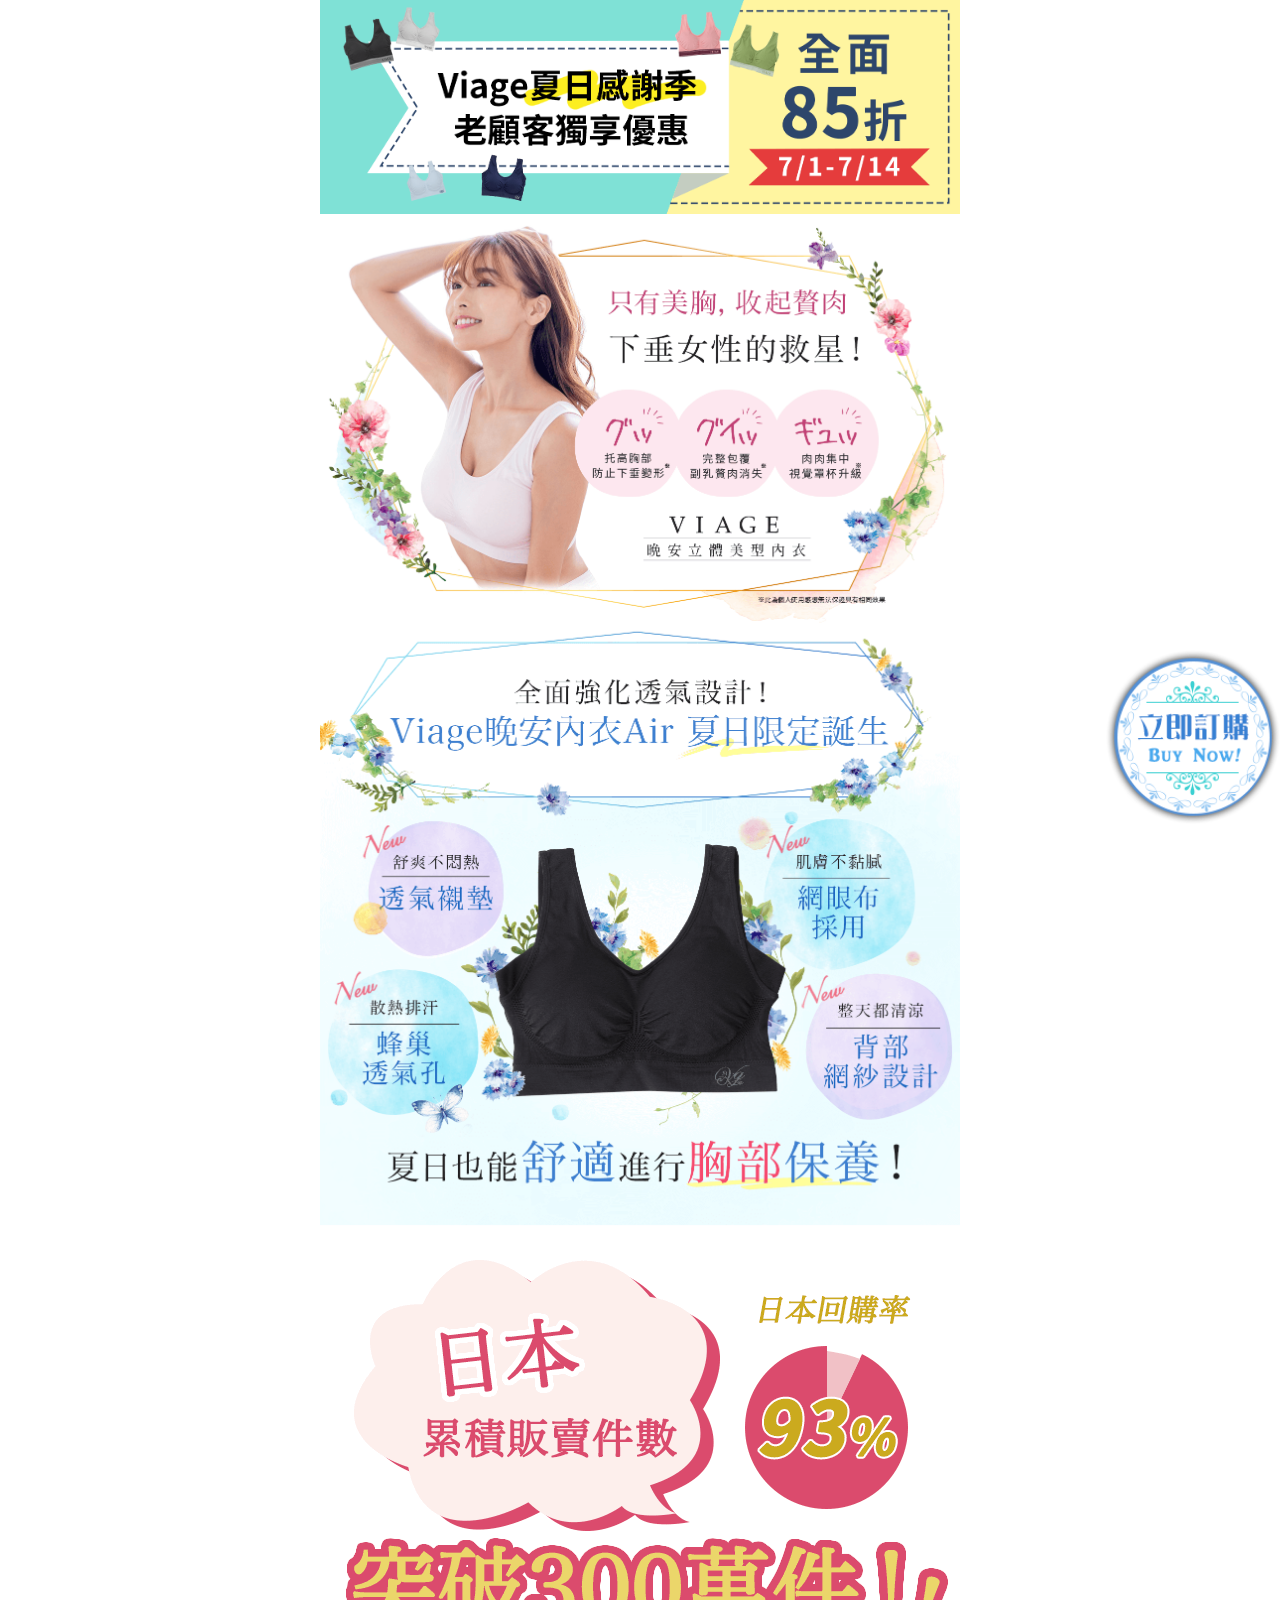
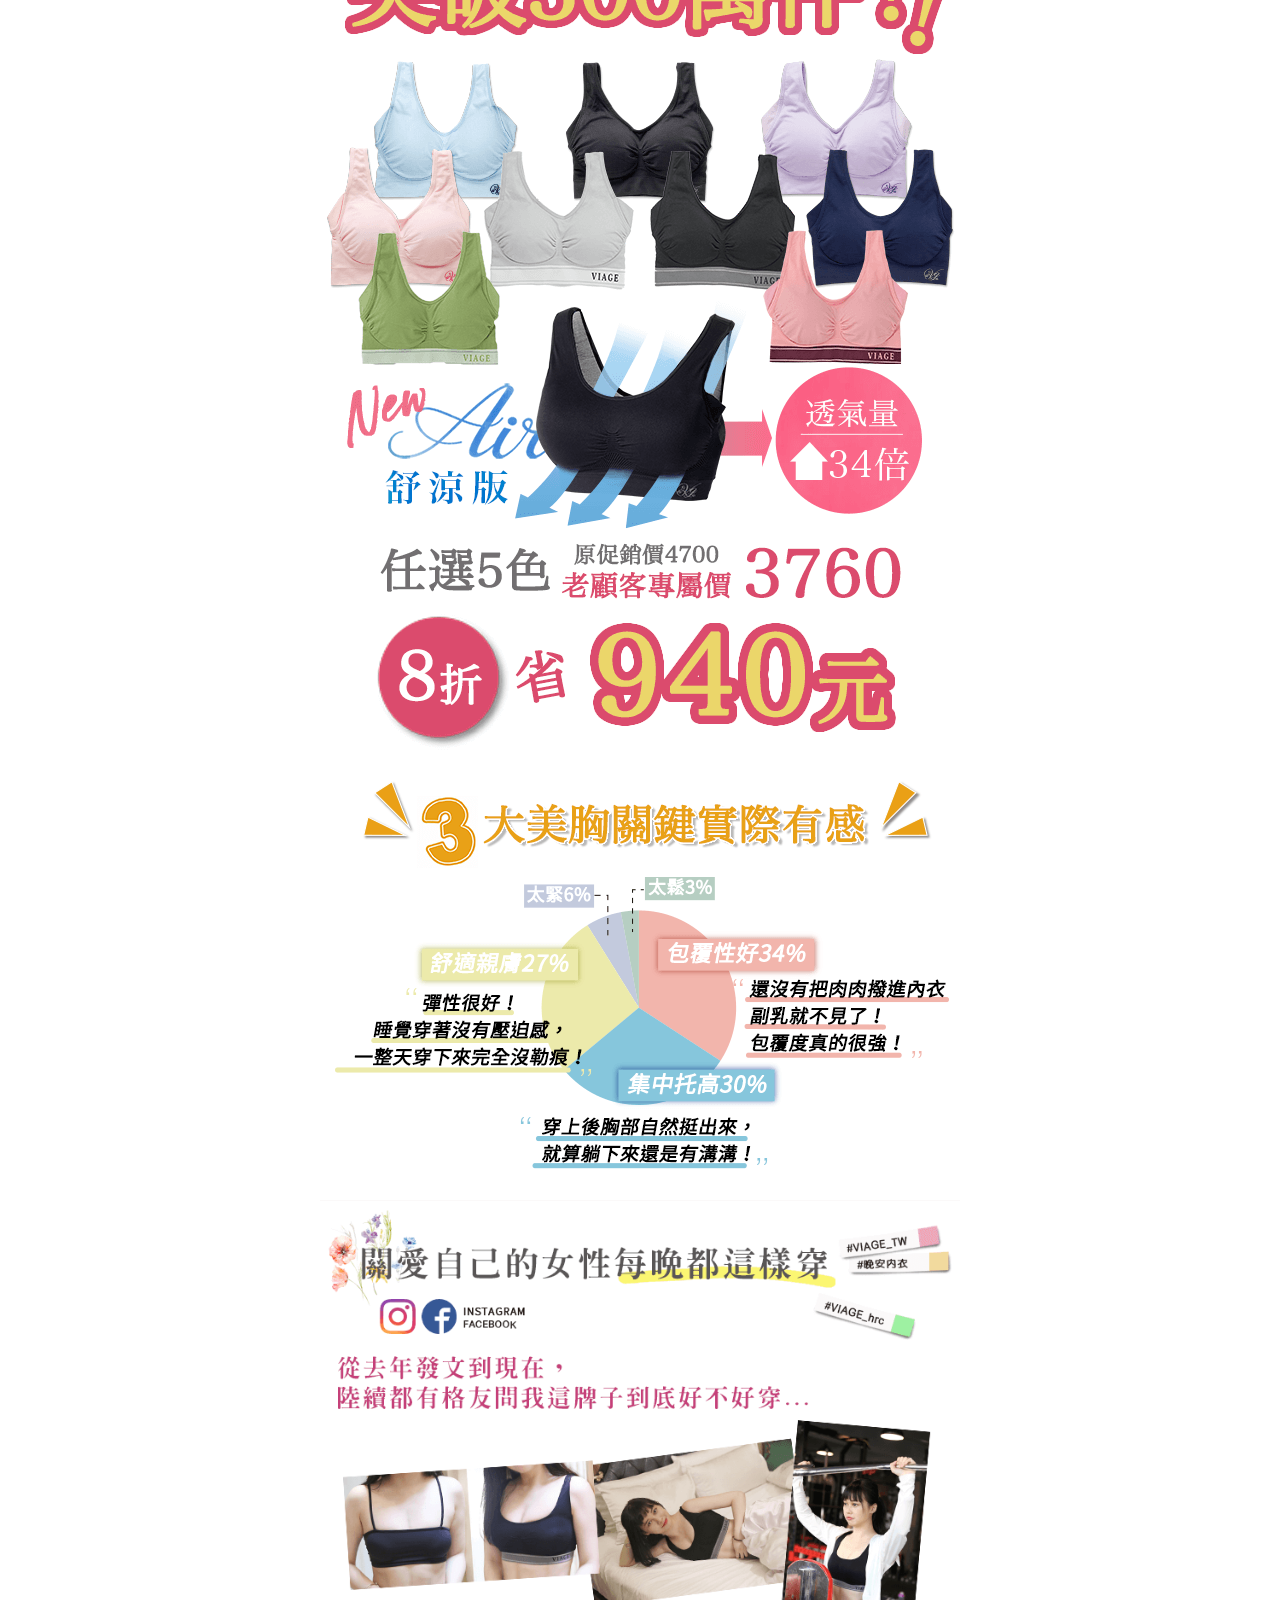
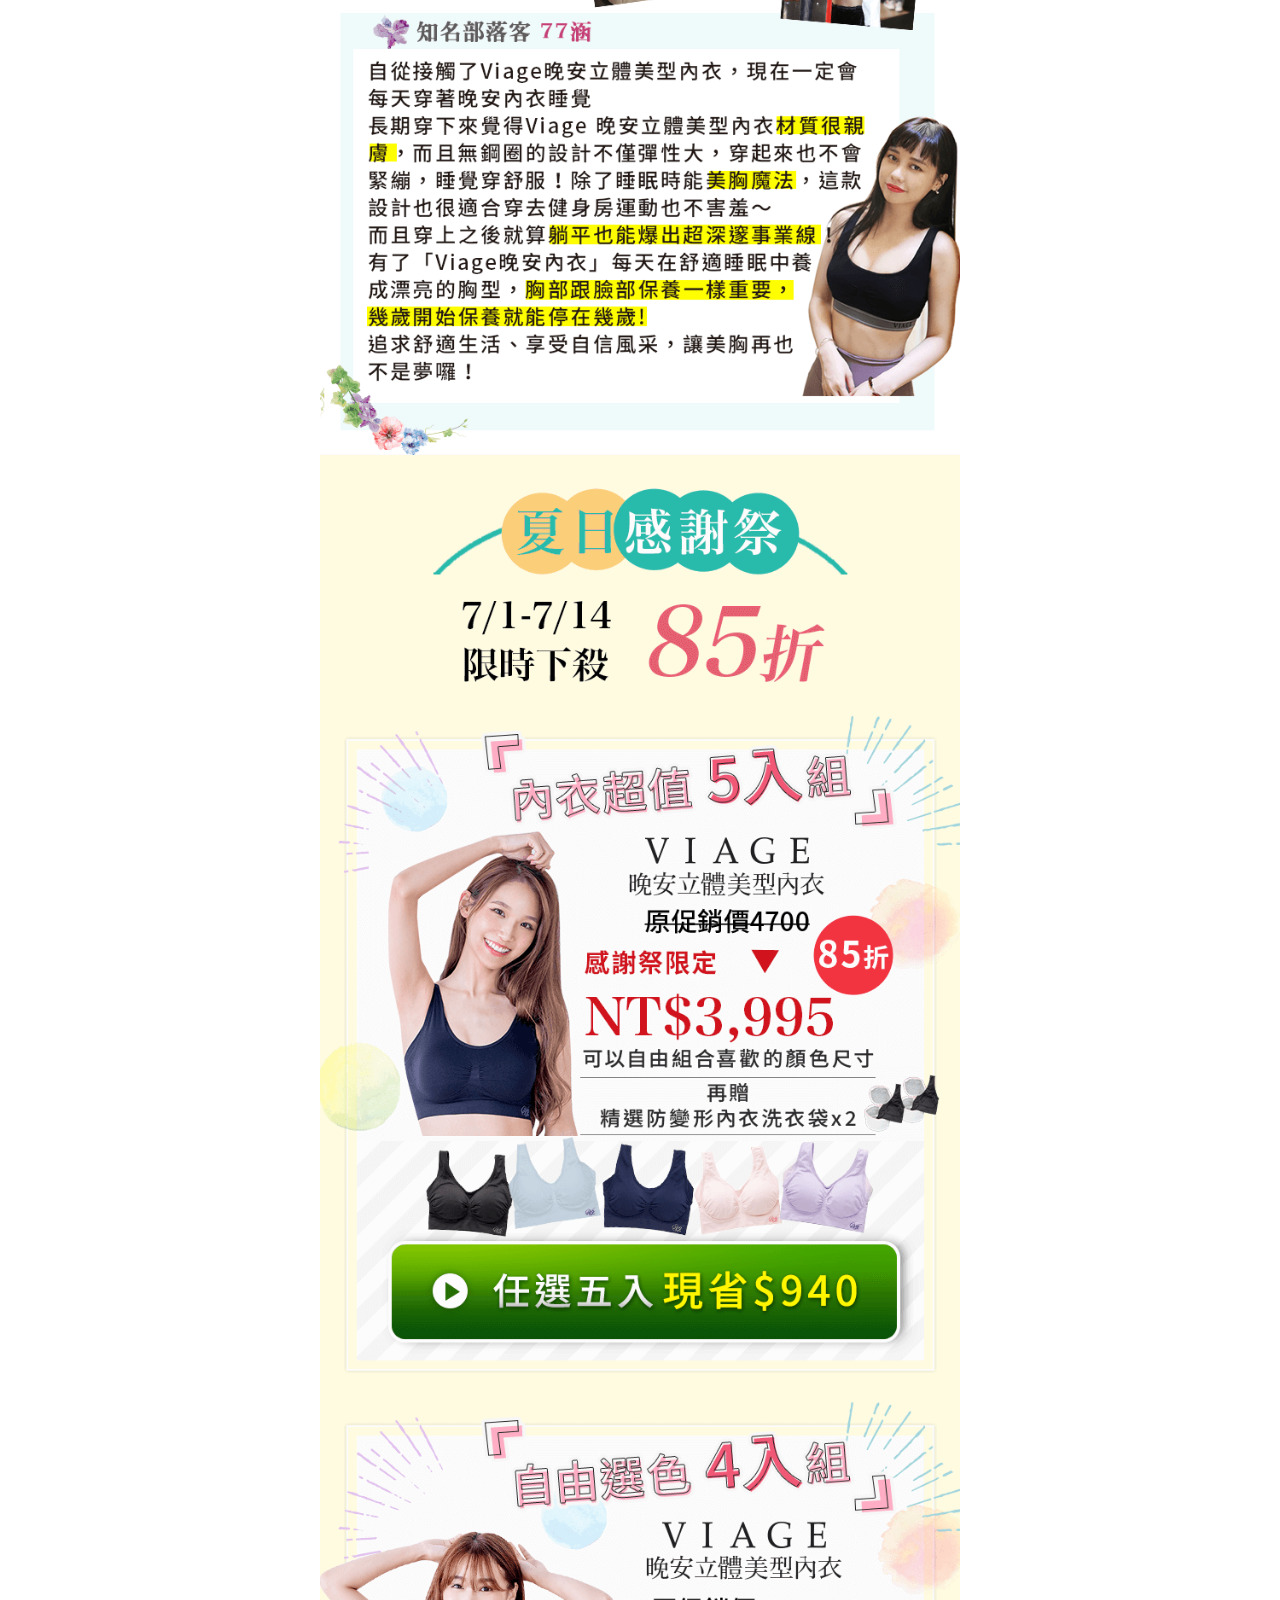
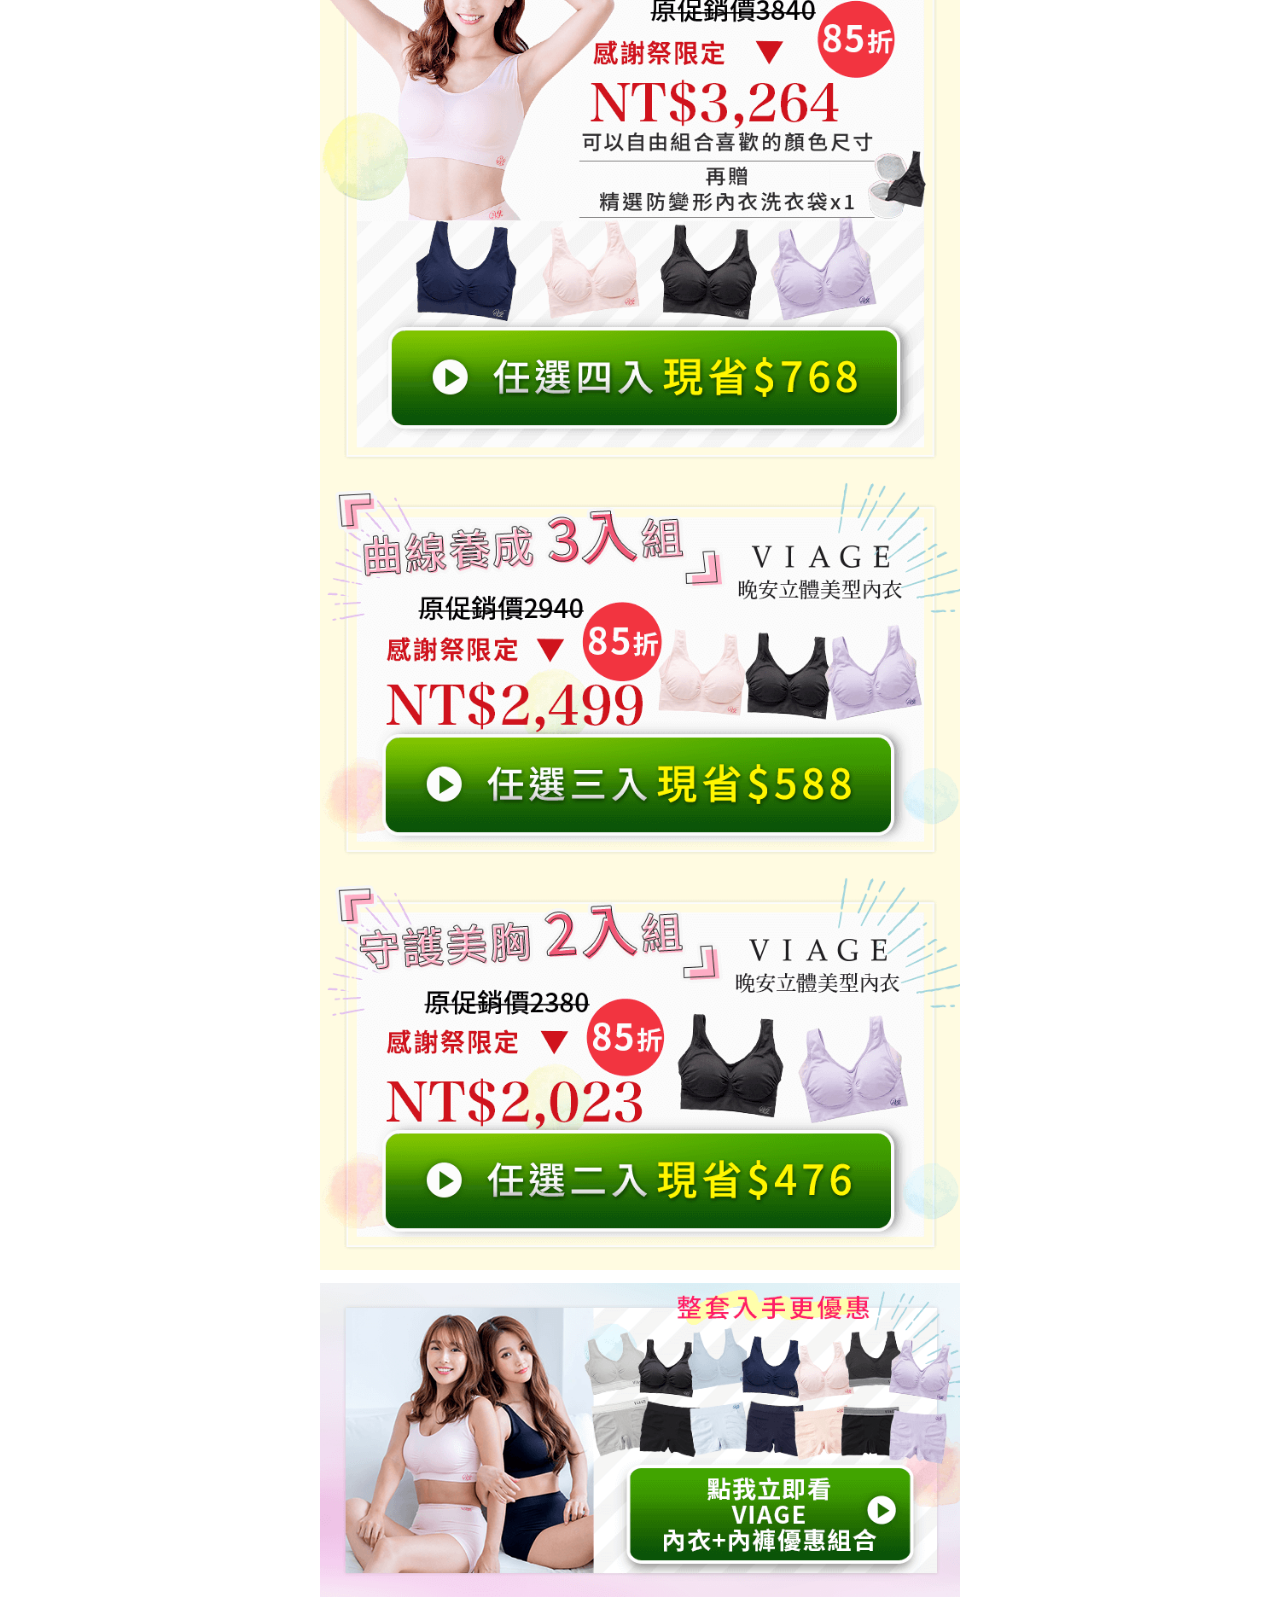
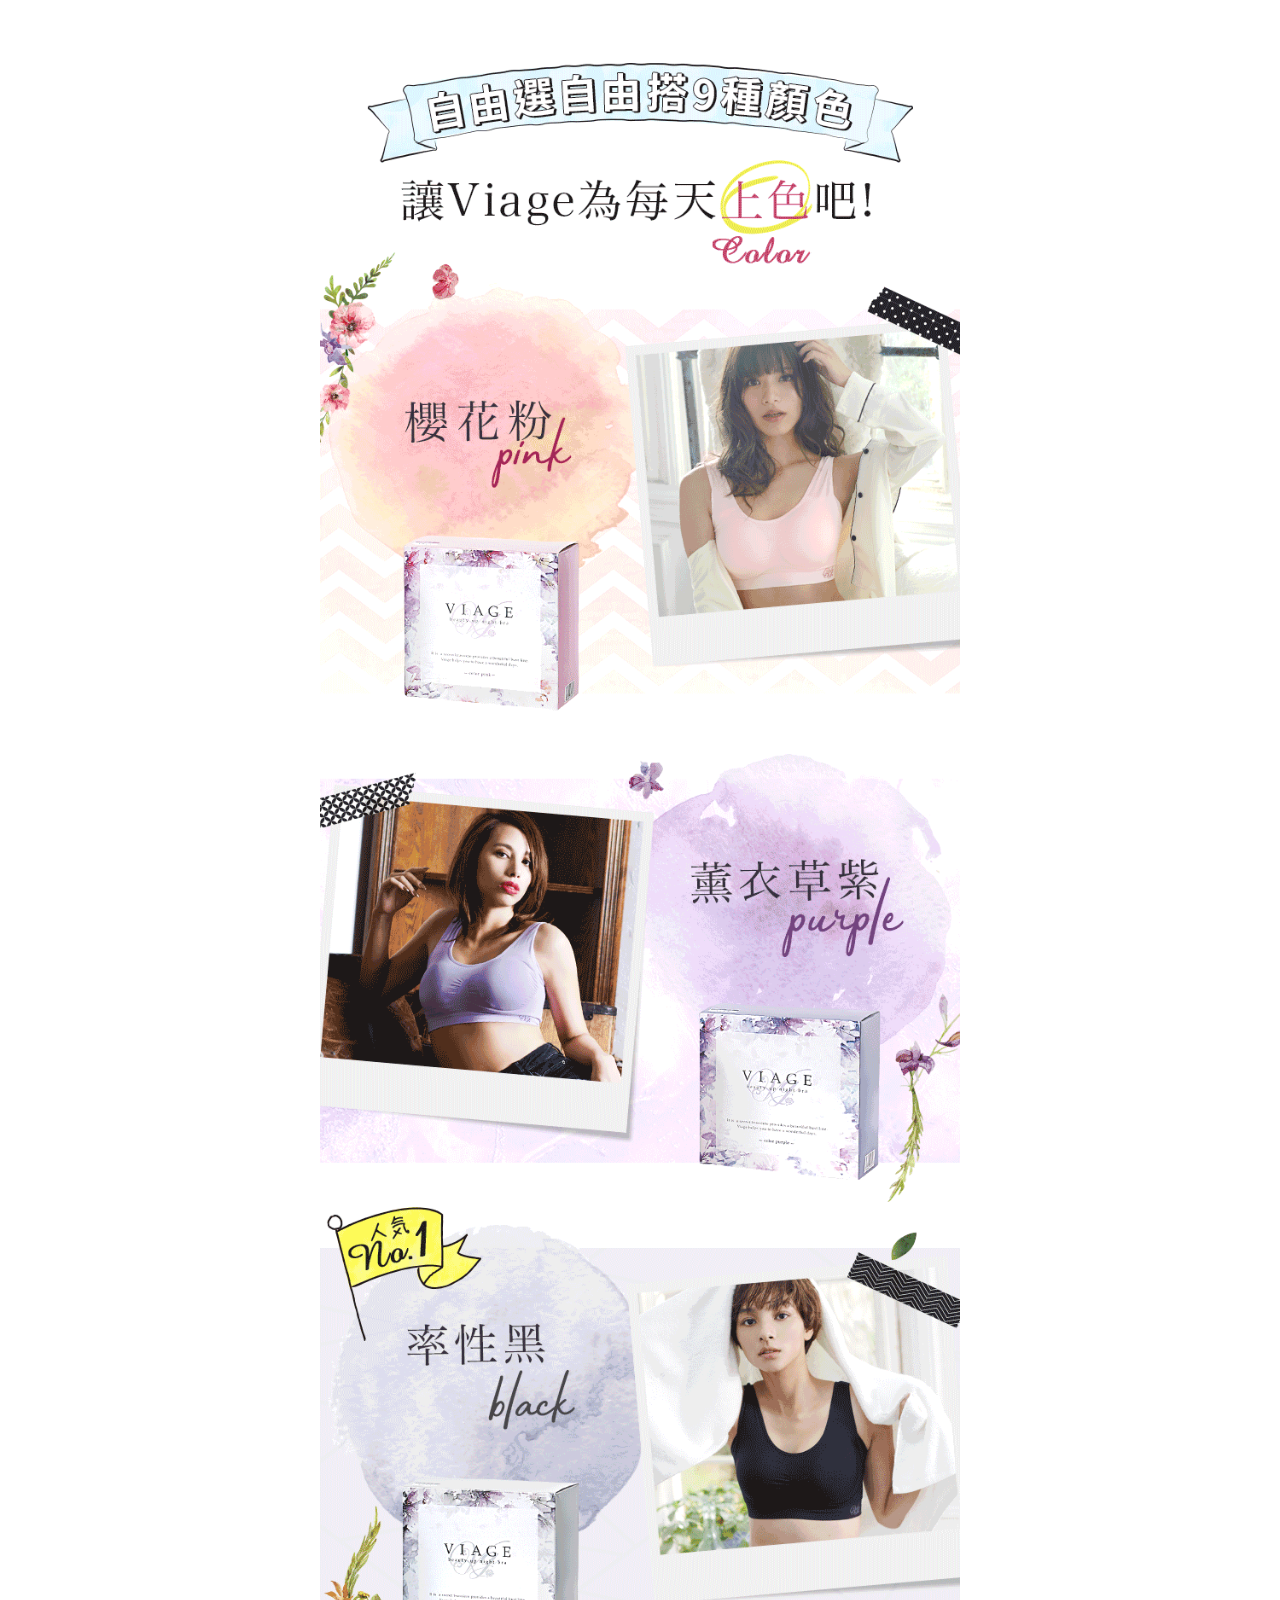
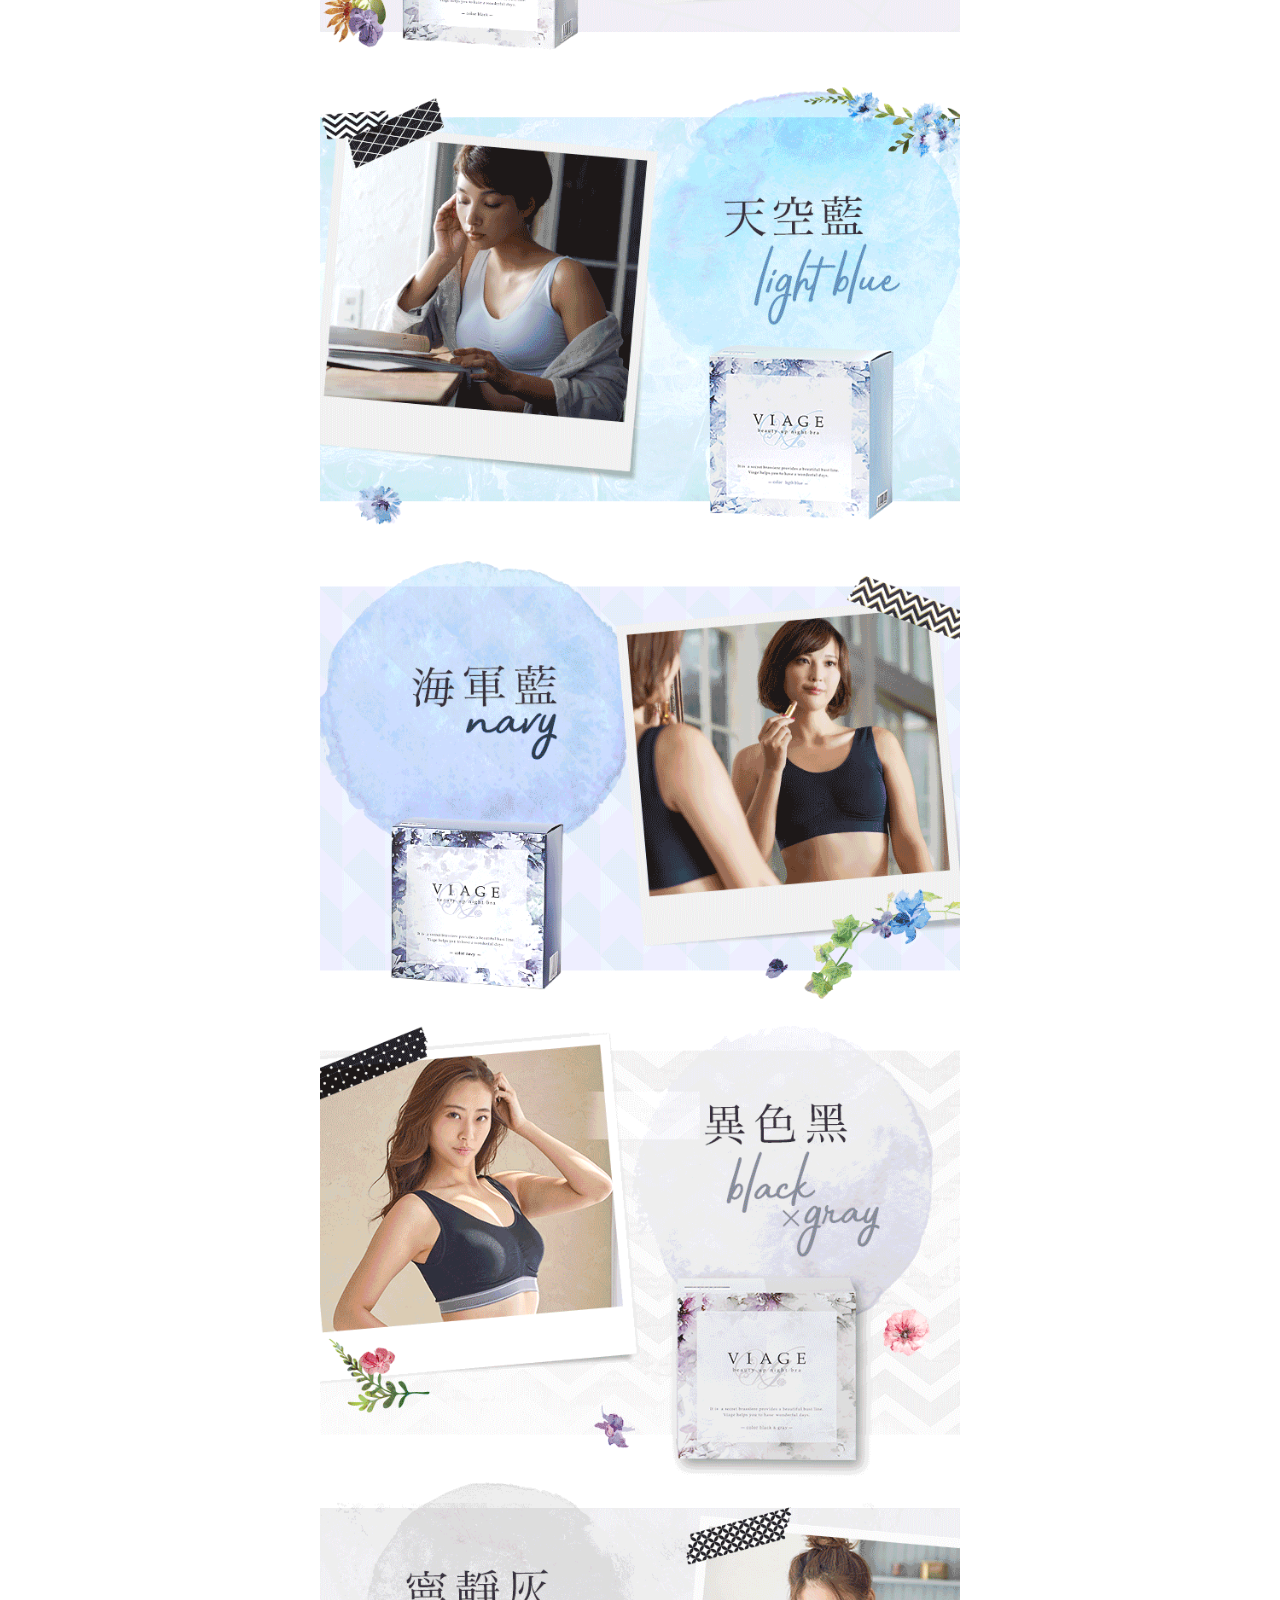
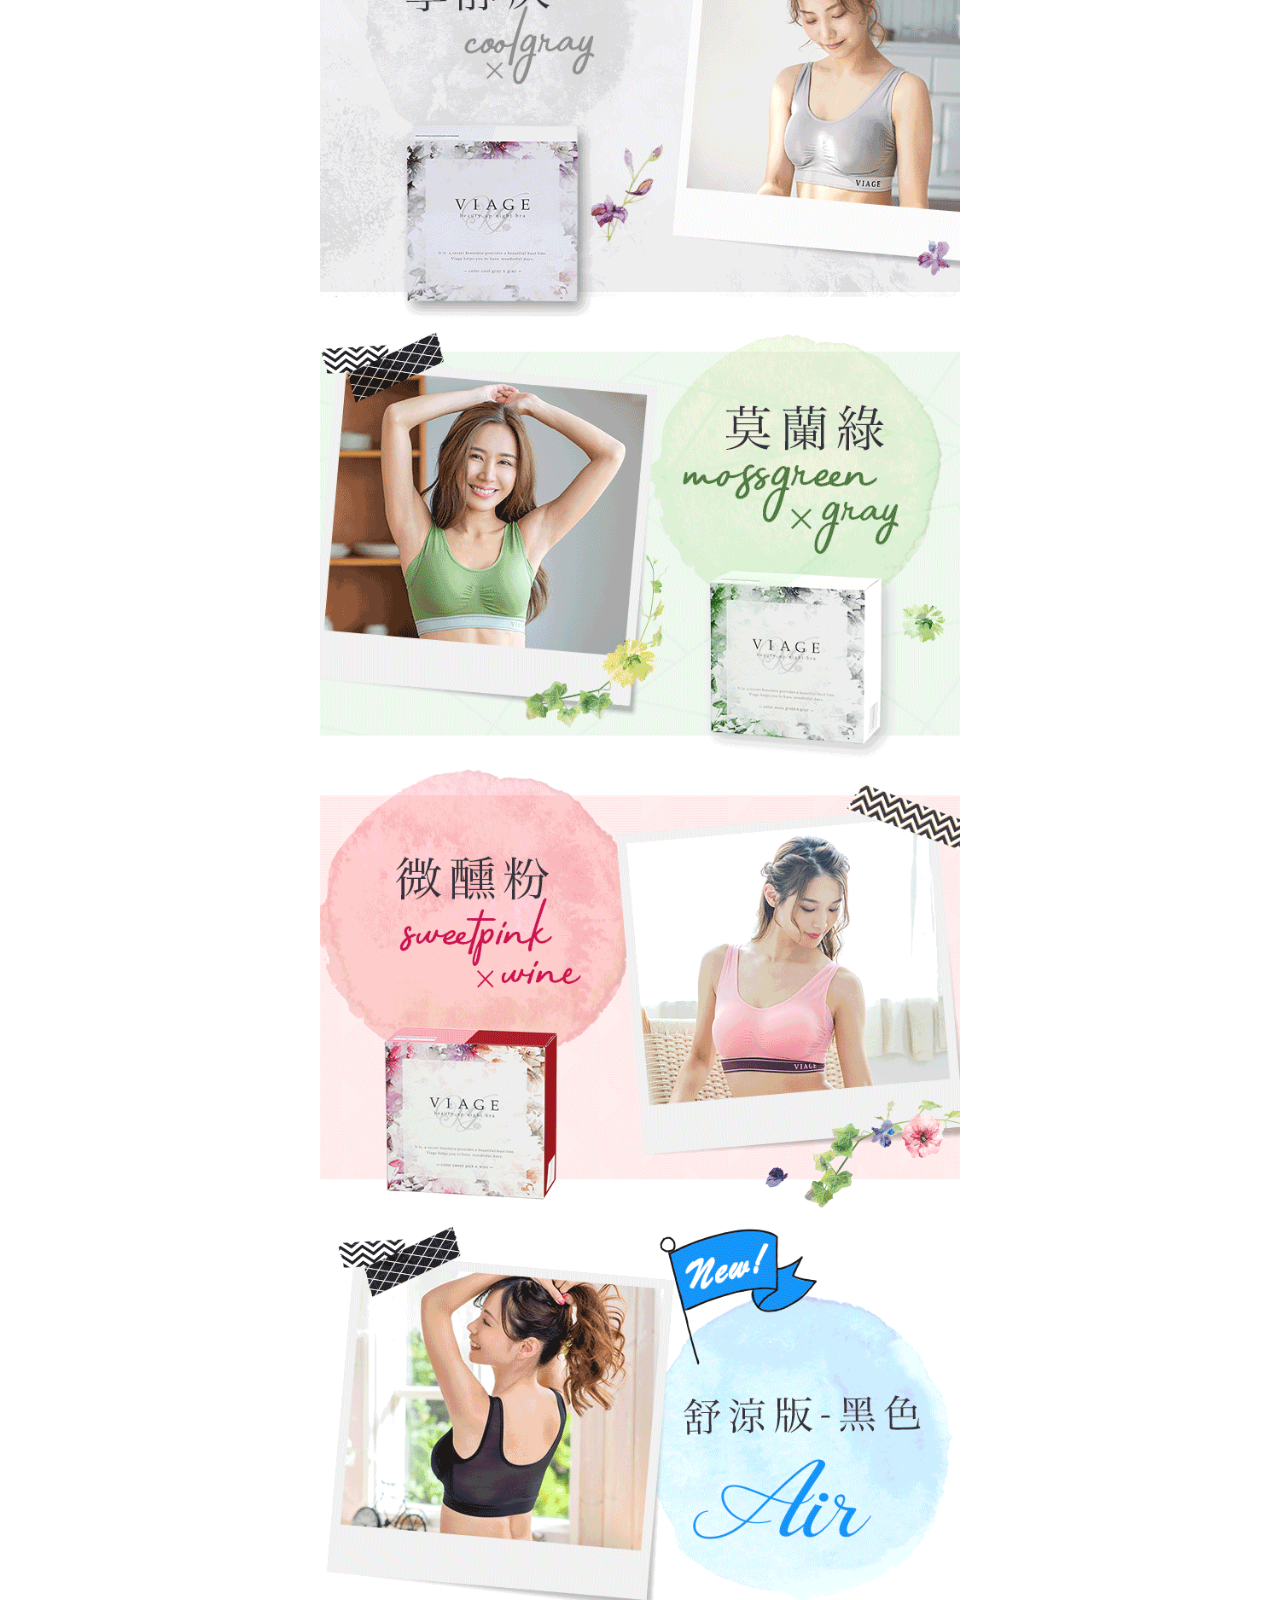
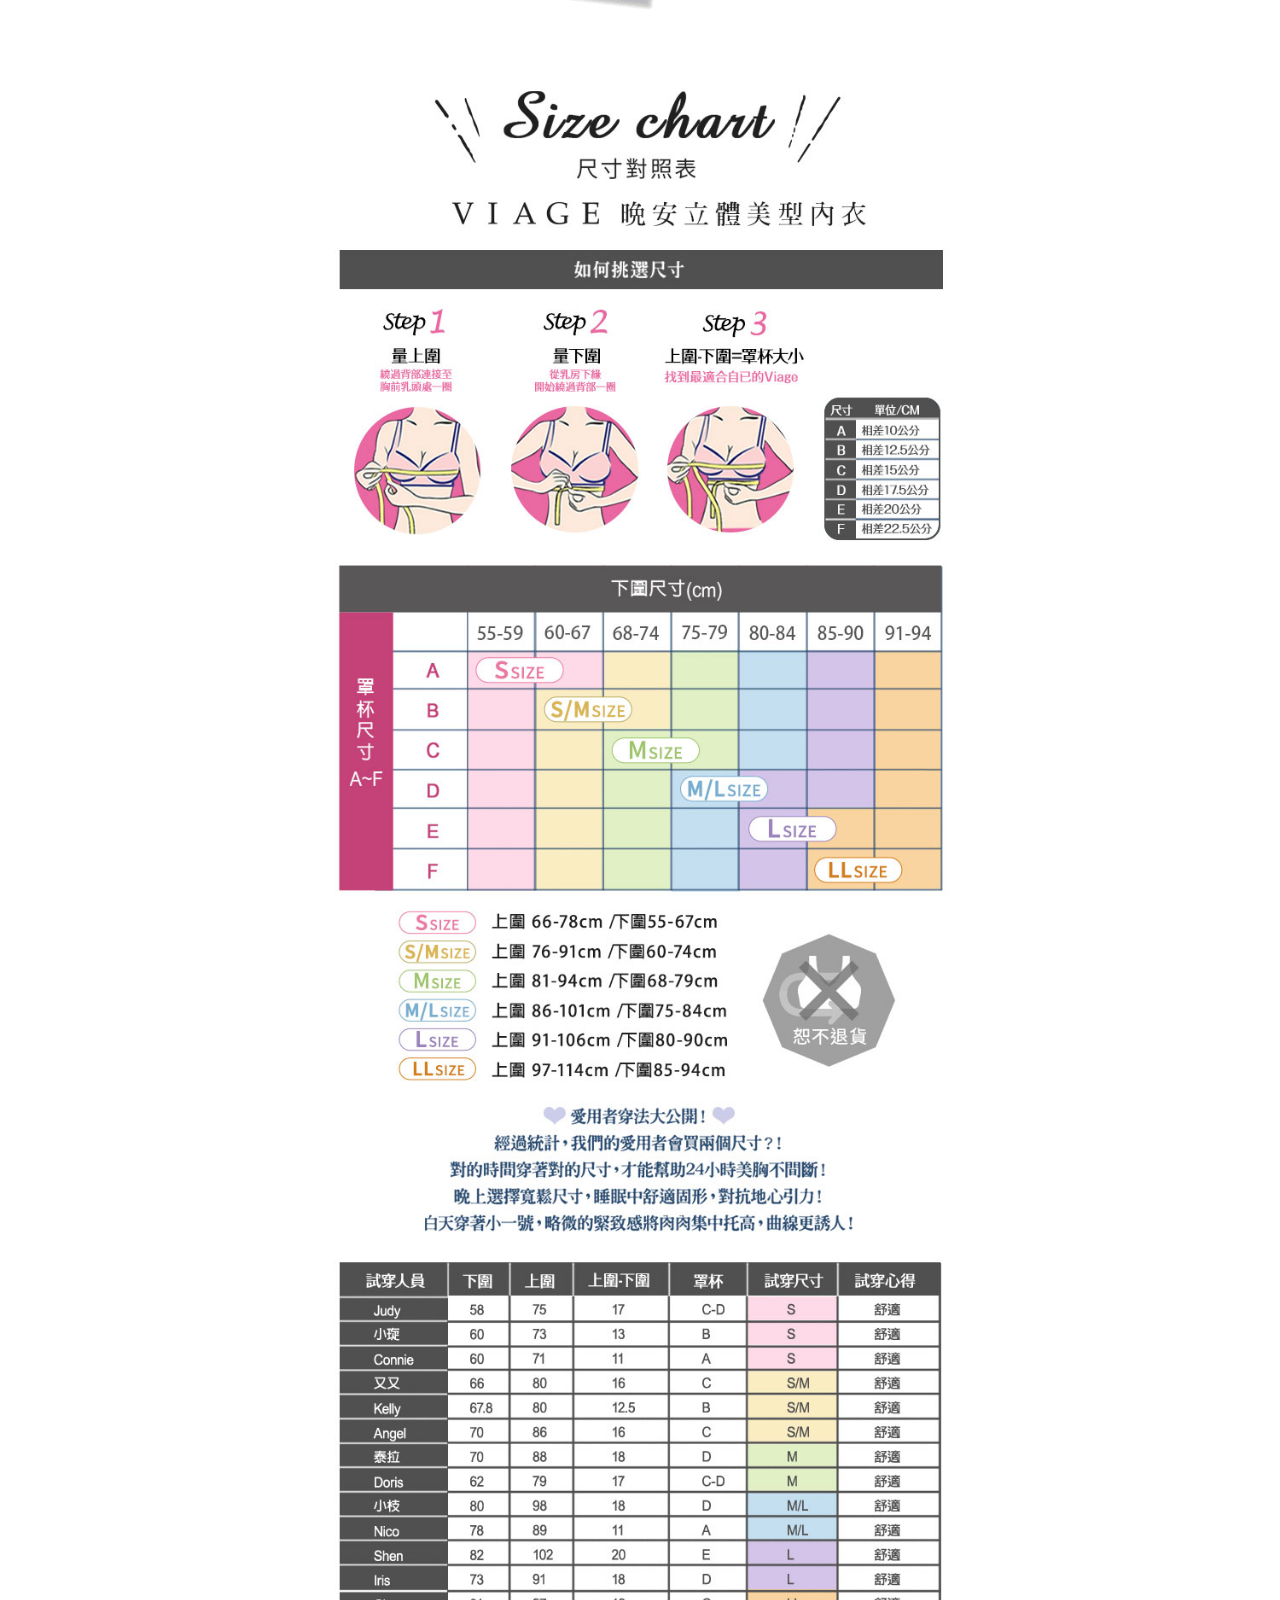
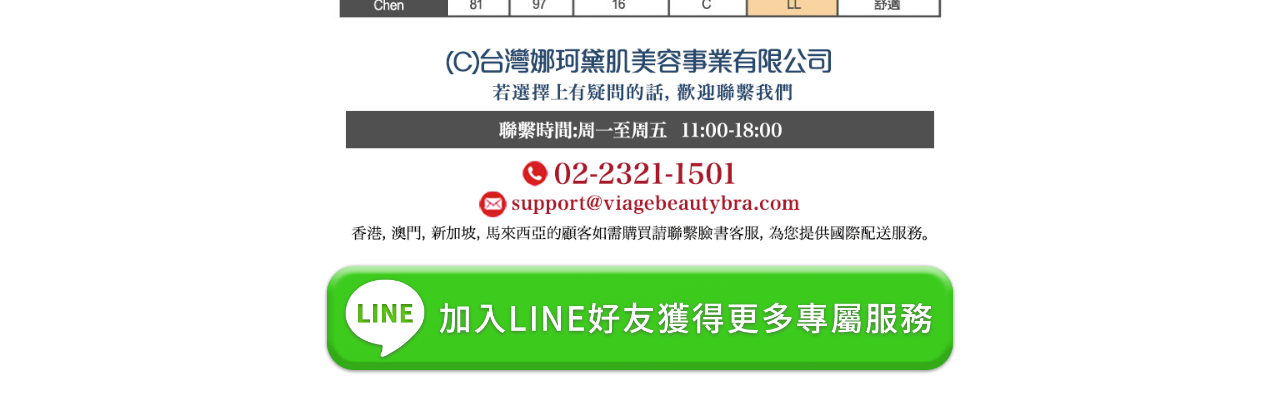
==== index.html @ 90ea07f8 "20210625_title update" ====
<!DOCTYPE HTML PUBLIC "-//W3C//DTD HTML 4.01 Transitional//EN" "http://www.w3.org/TR/html4/loose.dtd">
<html>

<head>
    <title>Viage夏日感謝祭85折｜老顧客獨享一件只要$799,輕鬆培養美胸習慣👙</title>
    <link rel="stylesheet" href="css/bootstrap.min.css">
    <meta http-equiv="Content-Type" content="text/html; charset=utf-8">
    <!-- 編集削除禁止※スマホ最適化※編集削除禁止 -->
    <meta name="viewport" content="width=device-width, initial-scale=1, maximum-scale=1, user-scalable=yes" />
    <!-- 編集削除禁止※スマホ最適化※編集削除禁止 -->


    <!-- ▼自由編集箇所▼ -->
    <link rel="stylesheet" href="https://use.fontawesome.com/releases/v5.7.2/css/all.css"
        integrity="sha384-fnmOCqbTlWIlj8LyTjo7mOUStjsKC4pOpQbqyi7RrhN7udi9RwhKkMHpvLbHG9Sr" crossorigin="anonymous">
    <link rel="stylesheet" href="css/style.css" type="text/css" media="all">
    <link rel="stylesheet" href="css/nav.css" type="text/css" media="all">
    <link href="https://fonts.googleapis.com/css?family=Noto+Serif+TC" rel="stylesheet">
    <script src="https://code.jquery.com/jquery-3.4.1.min.js"
        integrity="sha256-CSXorXvZcTkaix6Yvo6HppcZGetbYMGWSFlBw8HfCJo=" crossorigin="anonymous"></script>
    <!-- ▲自由編集箇所▲ -->
    <!-- 編集削除禁止※ACCESS　JAVASCRIPT※編集削除禁止 -->
    <link href=/VCommonFiles/app.min.js rel=preload as=script>
    <link href=/VCommonFiles/css/app.css rel=preload as=style>
    <link href=/VCommonFiles/css/app.css rel=stylesheet>
    <!-- 編集削除禁止※ACCESS　JAVASCRIPT※編集削除禁止 -->


    <script>(function (w, d, s, l, i) {
            w[l] = w[l] || []; w[l].push({
                "gtm.start":
                    new Date().getTime(), event: "gtm.js"
            }); var f = d.getElementsByTagName(s)[0],
                j = d.createElement(s), dl = l != "dataLayer" ? "&l=" + l : ""; j.async = true; j.src =
                    "//www.googletagmanager.com/gtm.js?id=" + i + dl; f.parentNode.insertBefore(j, f);
        })(window, document, "script", "dataLayer", "GTM-PZC4KG2");</script>

    <script>(function (w, d, s, l, i) {
            w[l] = w[l] || []; w[l].push({
                "gtm.start":
                    new Date().getTime(), event: "gtm.js"
            }); var f = d.getElementsByTagName(s)[0],
                j = d.createElement(s), dl = l != "dataLayer" ? "&l=" + l : ""; j.async = true; j.src =
                    "//www.googletagmanager.com/gtm.js?id=" + i + dl; f.parentNode.insertBefore(j, f);
        })(window, document, "script", "dataLayer", "GTM-5DPSCTG");</script>

</head>

<body>

    <noscript><iframe src="//www.googletagmanager.com/ns.html?id=GTM-PZC4KG2" height="0" width="0"
            style="display:none;visibility:hidden"></iframe></noscript>
    <noscript><iframe src="//www.googletagmanager.com/ns.html?id=GTM-5DPSCTG" height="0" width="0"
            style="display:none;visibility:hidden"></iframe></noscript>

    <!-- Load Facebook SDK for JavaScript -->
    <div id="fb-root"></div>
    <script>
        window.fbAsyncInit = function () {
            FB.init({
                xfbml: true,
                version: 'v6.0'
            });
        };

        (function (d, s, id) {
            var js, fjs = d.getElementsByTagName(s)[0];
            if (d.getElementById(id)) return;
            js = d.createElement(s); js.id = id;
            js.src = 'https://connect.facebook.net/zh_TW/sdk/xfbml.customerchat.js';
            fjs.parentNode.insertBefore(js, fjs);
        }(document, 'script', 'facebook-jssdk'));</script>

    <!-- Your customer chat code -->
    <div class="fb-customerchat" attribution=setup_tool page_id="385203498713173" theme_color="#ff7e29"
        logged_in_greeting="任何問題歡迎詢問我們喔~" logged_out_greeting="任何問題歡迎詢問我們喔~">
    </div>

    <!-- ▼自由編集箇所▼ -->
    <div id="wrapper">
        <div id="container">
            <a id="gotop"></a>
            <div class="buybtn">
                <a href="#buy"><img src="images/gotop.png" title=""></a>
            </div>
            <div id="contents_standard" class="contents">
                <!-- selectProductWithProduct -->
                <!-- ▼自由編集箇所▼ -->
                <section class="main">
                    <!-- main pc -->
                    <div class="fv">
                        <img src="images/01_banner_SMP.png" alt="">
                        <div id="friends">
                            <a href="javascript:void(0)" data-toggle="modal" data-target="#exampleModal">
                                <img src="images/01_00_friends.jpg" alt="">
                            </a>
                        </div>
                        <img src="images/01_fv.png" alt="">
                        <img src="images/02_1_million.png" alt="">
                        <img src="images/02_2_keypoint.png" alt="">
                        <img src="images/02_3_blogger.png" alt="">
                        <div id="offer_bra">
                            <a href="#buy">
                                <img src="images/05_offer_bra_SMP.png" alt="">
                            </a>
                            <a href="https://viagebeautybra.com/vgrpss" target="_blank">
                                <img src="images/08_btn_set_SMP.png" alt="" class="btn_pants_2" style="margin:1% auto">
                            </a>
                        </div>
                    </div>
                </section>
            </div>
            <a id="buy"></a>
            <!-- size -->
            <section class="fv">
                <div class="center">
                    <img src="images/09_color_SMP.png" alt="">
                    <img src="images/10_size_SMP.png" alt="">
                    <img src="images/11_contact_SMP.png" alt="">
                </div>
            </section>
            </section>
            <section class="sns_btn">
                <ul>
                    <li>
                        <div class="PC">
                            <a href="https://line.me/R/ti/p/%40fhl1857j" target="blank">
                                <img src="images/line btn.png" alt="加入好友" style="width:55%;margin:0 auto;">
                            </a>
                        </div>
                        <div class="SP">
                            <a href="https://line.me/R/oaMessage/@fhl1857j/?索取老顧客獨享優惠" target="blank">
                                <img src="images/SP_line btn.png" alt="加入好友" style="width:85%;margin:0 auto;">
                            </a>
                        </div>
                    </li>
                </ul>
            </section>

            <!-- Modal -->
            <div class="modal fade" id="exampleModal" tabindex="-1" role="dialog" aria-labelledby="exampleModalLabel"
                aria-hidden="true">
                <div class="modal-dialog modal-lg" role="document">
                    <div class="modal-content" style="background-color: #FFEDEE;">
                        <div class="modal-body">
                            <div class="titlebox d-flex">
                                <h3>簡單4步驟，超殺折扣不放過</h3>
                                <button type="button" class="close ml-auto" data-dismiss="modal" aria-label="Close">
                                    <span aria-hidden="true">&times;</span>
                                </button>
                            </div>
                            <p>Step1️⃣ 將以下資訊複製給你的好友</p>
                            <p id="copy">
                                【新朋友專屬優惠碼➜ 「vgfi300n」<br>
                                專屬訂購網站➜ http://bit.ly/3rX4MzY<br>
                                ⚠限購買2入(含)以上適用唷⚠】<br>
                                備註欄填入我的(介紹人)手機號碼：
                            </p>
                            <a href="javascript:void(0)" onclick="copyEvent('copy')">
                                <h4>→點我複製以上文字</h4>
                            </a>
                            <p>Step2️⃣ 好友使用優惠碼下單折扣$300元<br>

                                Step3️⃣ 好友收貨後，客服將主動聯繫您提供－老朋友專屬9折再折$300優惠碼<br>

                                Step4️⃣ 使用老顧客專屬優惠碼，回購價格下單再享折扣$300，最高共省$2900！
                            </p>

                            <br>
                            <h3>活動辦法</h3>
                            <p>
                                一、介紹人資格：已於官網購買過Viage晚安立體美型內衣者<br>
                                二、被介紹人資格：尚未於官網購買過Viage晚安立體美型內衣者<br>
                                三、活動獎勵折扣<br>
                                (一) 介紹人獎勵折扣：<br>
                                獲折扣$300元優惠碼：介紹人於活動期間成功介紹1位新客購買Viage晚安立體美型內衣並完成收貨，即可獲得介紹人獎勵折扣$300元優惠碼(限收到優惠碼後30天內購買2入(含)以上使用)<br>
                                (二) 被介紹人優惠：<br>
                                購買2入(含)以上任一方案可享折扣$300元
                            </p>
                        </div>
                    </div>
                </div>
            </div>
            <!-- modal 複製文字 -->
            <script>
                function copyEvent(id) {
                    var str = document.getElementById(id);
                    window.getSelection().selectAllChildren(str);
                    document.execCommand("Copy")
                    alert("分享資訊已複製");
                }
            </script>

            <!-- GetButton.io widget -->
            <div class="line_alert">
                <p>點我索取優惠</p>
            </div>
            <a href=" https://line.me/R/ti/p/%40fhl1857j" target="blank" class="line_link">
                <img id="line" src="images/s_line.png" alt=""></a>

            <!-- /GetButton.io widget -->
            <!-- ▲自由編集箇所▲ -->
        </div>
        <!-- contents_standard End -->
        <!-- 編集削除禁止※ちょっと待ってページ※編集削除禁止 -->
        <!-- <div id="contents_wait" class="contents" style="display:none;"> -->
        <div id="contents_wait" class="contents">
            <!-- ▼ACCESS編集箇所▼ -->
            <!-- ▲ACCESS編集箇所▲ -->
            <div id="orderWaitSection">
                <div id="wait_action1">
                    <!-- ▼ACCESS編集箇所▼ -->
                    <!-- そのまま買います -->
                    <!-- ▲ACCESS編集箇所▲ -->
                </div>
                <div id="wait_action2">
                    <!-- ▼ACCESS編集箇所▼ -->
                    <!-- ▲ACCESS編集箇所▲ -->
                </div>
            </div>
        </div>
    </div>
    <br>
    </div>
    <!-- ▲自由編集箇所▲ -->

    <!-- 編集削除禁止※ACCESS　JAVASCRIPT※編集削除禁止 -->
    <div id=acs_lp_form></div>
    <script src="/VCommonFiles/app.min.js?ver=20210616"></script>
    <!-- 編集削除禁止※ACCESS　JAVASCRIPT※編集削除禁止 -->

    <!-- 網頁設計師編輯區塊 -->
    <script src="https://code.jquery.com/jquery-3.3.1.slim.min.js"
        integrity="sha384-q8i/X+965DzO0rT7abK41JStQIAqVgRVzpbzo5smXKp4YfRvH+8abtTE1Pi6jizo"
        crossorigin="anonymous"></script>
    <script src="https://cdnjs.cloudflare.com/ajax/libs/popper.js/1.14.7/umd/popper.min.js"
        integrity="sha384-UO2eT0CpHqdSJQ6hJty5KVphtPhzWj9WO1clHTMGa3JDZwrnQq4sF86dIHNDz0W1"
        crossorigin="anonymous"></script>
    <script src="https://stackpath.bootstrapcdn.com/bootstrap/4.3.1/js/bootstrap.min.js"
        integrity="sha384-JjSmVgyd0p3pXB1rRibZUAYoIIy6OrQ6VrjIEaFf/nJGzIxFDsf4x0xIM+B07jRM"
        crossorigin="anonymous"></script>
    <script src="https://code.jquery.com/jquery-3.4.1.min.js"
        integrity="sha256-CSXorXvZcTkaix6Yvo6HppcZGetbYMGWSFlBw8HfCJo=" crossorigin="anonymous"></script>
    <script src="js/all.js"></script>
</body>

</html>
---- css/style.css ----
.fv {
    width: 100%;
    
}
.fv img {
    width: 640px;
    margin: 0 auto;
    display: block;
}
.fv .mainview{
    width: 840px;
}

@media screen and (max-width: 768px){
    .fv img {
        width: 100%;
    }
    .fv .mainview{
        width: 100%;
    }
}
.anniversary_1{
    cursor: pointer;
}
.anniversary_2 {
    display:none;
    position:fixed;
    z-index:98;
    top:-3%;
    right:-33.3vh;
    left:-33.3vh;
}
.anniversary_2 img{
    display:none;
    width:30%;
}

@media screen and (max-width: 768px){
    .anniversary_2 {
        display:none;
        position:fixed;
        z-index:98;
        top:5%;
        right:-33.3vh;
        left:-33.3vh;
    }
    .anniversary_2 img{
        display:none;
        width:50%;
    }
}

.cv {
    width: 100%;
    position: relative;
    height: auto;
}
.cv::after {
    padding-bottom: 20px;
    content: '';
}

.teiki5 {
    margin: 0 auto;
    position: relative;
    width: 640px;
    height: 710px;
    background: url(../images/vgdm30/set05.jpg);
    background-position: center;
    background-size: cover;
}

.teiki5_btn {
    -webkit-animation-name: expand;
    -moz-animation-name: expand;
    -o-animation-name: expand;
    animation-name: expand;
    -webkit-animation-duration: 1.5s;
    -moz-animation-duration: 1.5s;
    -o-animation-duration: 1.5s;
    animation-duration: 1.5s;
    -webkit-animation-timing-function: ease;
    -moz-animation-timing-function: ease;
    -o-animation-timing-function: ease;
    animation-timing-function: ease;
    -webkit-animation-iteration-count: infinite;
    -o-animation-iteration-count: infinite;
    animation-iteration-count: infinite;
}

.teiki5 img {
    position: absolute;
    height: 53px;
    bottom: 114px;
    right: 47px;
}

.teiki4 {
    margin: 0 auto;
    position: relative;
    width: 640px;
    height: 369px;
    background: url(../images/vgdm30/set04.jpg);
    background-position: center;
    background-size: cover;
}

.teiki4 img {
    position: absolute;
    height: 40px;
    bottom: 116px;
    right: 56px;
}

.teiki3 {
    margin: 0 auto;
    position: relative;
    width: 640px;
    height: 248px;
    background: url(../images/vgdm30/set03.jpg);
    background-position: center;
    background-size: cover;
}

.teiki3 img {
    position: absolute;
    height: 40px;
    bottom: 48px;
    right: 47px;
}

.teiki2 {
    margin: 0 auto;
    position: relative;
    width: 640px;
    height: 252px;
    background: url(../images/vgdm30/set02.jpg);
    background-repeat: no-repeat;
    background-position: center;
    background-size: cover;
}

.teiki2 img {
    position: absolute;
    height: 43px;
    bottom: 52px;
    right: 53px;
}

.teiki1{
    margin: 0 auto;
    position: relative;
    width: 640px;
    height: 182px;
    background: url(../images/vgdm30/set01.jpg);
    background-position: center;
    background-size: cover;
}
@media screen and (max-width: 768px){
    .cv{
        display: none;
    }
}

/*----------------------------------------------------
	offer _ m
----------------------------------------------------*/
.cv_m {
    display: none;
}
@media screen and (max-width: 768px){
.cv_m {
    display: block;
    width: 100%;
}
.cv_m img{
    width: 100%;
}
}
.sns{
    width: 100%;
 }
 .sns_img{max-width: 1000px;margin: 0 auto;position: relative;}
 .sns_btn {
     text-align: center;
 }
 .sns_btn ul li{
     display: inline-block;
     margin: 0 8px;
     cursor: pointer;
 }
 
 .buybtn{
    width: 174px;
    position: fixed;
    right: 0;
    bottom: 76px;
    z-index: 99;
}
.buybtn img{width: 100%; height: auto;}
@media screen and (max-width: 768px){
    .buybtn{
        width: 28%;
        max-width: 170px;
    }
}
#friends{
    display: none;
}

#wh-widget-send-button{
    display: none;
}

#fb-root{
    display: none;
}

#wrapper img#line {
    display: none;
    position: fixed;
    right: 15px;
    bottom: 12px;
    z-index: 99;
}

.line_alert {
    display: none;
    box-shadow: 2px 2px 13px rgba(0, 0, 0, 0.1);
    border: 1px solid #e2e2e2;
    border-radius: 5px;
    background: white;
    cursor: pointer;
    position: fixed;
    bottom: 29px;
    right: 90px;
    z-index: 99;
}
.line_alert:before{
    content: '';
    position: absolute;
    background: white;
    border-bottom: 1px solid #e2e2e2;
    border-right: 1px solid #e2e2e2;
    right: -5px;
    top: 50%;
    margin-top: -4px;
    width: 8px;
    height: 8px;
    z-index: 1;
    -ms-transform: rotate(-45deg);
    -webkit-transform: rotate(-45deg);
    -moz-transform: rotate(-45deg);
    -o-transform: rotate(-45deg);
    transform: rotate(-45deg);
}
.line_alert p{
    padding: 5px 10px 5px 10px;
    line-height: 18px;
    max-height: 34px;
    max-width: 135px;
    overflow: hidden;
    word-wrap: break-word;
    font-family: Arial, Helvetica Neue, Helvetica, sans-serif;
    font-size: 14px;
}

.SP{
    display: none;
}
@media screen and (max-width: 768px){
.PC{
    display: none;
}
.SP{
    display: block;
}
}
---- css/nav.css ----
/* =============================================
 *
 *   FIXED RESPONSIVE NAV
 *
 *   (c) 2014 @adtileHQ
 *   http://www.adtile.me
 *   http://twitter.com/adtilehq
 *
 *   Free to use under the MIT License.
 *
 * ============================================= */

body, div,
h1, h2, h3, h4, h5, h6,
p, blockquote, pre, dl, dt, dd, ol, ul, li, hr,
fieldset, form, label, legend, th, td,
article, aside, figure, footer, header, hgroup, menu, nav, section,
summary, hgroup {
  margin: 0;
  padding: 0;
  border: 0;
}

a:active,
a:hover {
  outline: 0;
}

@-webkit-viewport { width: device-width; }
@-moz-viewport { width: device-width; }
@-ms-viewport { width: device-width; }
@-o-viewport { width: device-width; }
@viewport { width: device-width; }


/* ------------------------------------------
  RESPONSIVE NAV STYLES
--------------------------------------------- */

.nav-collapse ul {
  margin: 0 auto;
  padding: 0;
  width: auto;
  display: block;
  list-style: none;

}

.nav-collapse li {
  width: auto;
  display: block;

}

.js .nav-collapse {
  clip: rect(0 0 0 0);
  max-height: 0;
  position: absolute;
  display: block;
  overflow: hidden;
  zoom: 1;
}

.nav-collapse.opened {
  max-height: 9999px;
}

.disable-pointer-events {
  pointer-events: none !important;
}

.nav-toggle {
  -webkit-tap-highlight-color: rgba(0,0,0,0);
  -webkit-touch-callout: none;
  -webkit-user-select: none;
  -moz-user-select: none;
  -ms-user-select: none;
  -o-user-select: none;
  user-select: none;
}

@media screen and (min-width: 40em) {
  .js .nav-collapse {
    position: relative;
  }
  .js .nav-collapse.closed {
    max-height: none;
  }
  .nav-toggle {
    display: none;
  }
}


/* ------------------------------------------
  DEMO STYLES
--------------------------------------------- */







/* ------------------------------------------
  FIXED HEADER
--------------------------------------------- */

header {
  background: #0f1f4a;
  background-image: url(../images/logo.png);
  background-position: left center; 
  background-repeat: no-repeat;
  position: fixed;
  z-index: 3;
  width: 100%;
  left: 0;
  top: 0;
  -webkit-box-shadow: 3px 3px 5px rgba(26, 31, 45, 0.2);
  -moz-box-shadow: 3px 3px 5px rgba(26, 31, 45, 0.2);
  box-shadow: 3px 3px 5px rgba(26, 31, 45, 0.2);
  font-family: "微軟正黑體";
}

@media screen and (max-width: 39em) {
header {
  background: #0f1f4a;
  background-image: url(../images/480_tits.jpg);
  background-size:70% 60%;
  background-position: left center; 
  background-repeat: no-repeat;
  position: fixed;
  z-index: 3;
  width: 100%;
  left: 0;
  top: 0;
  -webkit-box-shadow: 3px 3px 5px rgba(26, 31, 45, 0.2);
  -moz-box-shadow: 3px 3px 5px rgba(26, 31, 45, 0.2);
  box-shadow: 3px 3px 5px rgba(26, 31, 45, 0.2);
  font-family: "微軟正黑體";
}
}

/* ------------------------------------------
  MASK
--------------------------------------------- */

.mask {
  -webkit-transition: opacity 300ms;
  -moz-transition: opacity 300ms;
  transition: opacity 300ms;
  background: rgba(0,0,0, .5);
  visibility: hidden;
  position: fixed;
  opacity: 0;
  z-index: 2;
  bottom: 0;
  right: 0;
  left: 0;
  top: 0;
}

.android .mask {
  -webkit-transition: none;
  transition: none;
}

.js-nav-active .mask {
  visibility: visible;
  opacity: 1;
}

@media screen and (min-width: 40em) {
  .mask {
    display: none !important;
    opacity: 0 !important;
  }
}


/* ------------------------------------------
  NAVIGATION STYLES
--------------------------------------------- */


.nav-collapse,
.nav-collapse * {
  -webkit-box-sizing: border-box;
  -moz-box-sizing: border-box;
  box-sizing: border-box;
}
.nav-collapse{width: 100%!important;}

.nav-collapse ul {
  list-style: none;
  width: 100%;
  float: left;

}

@media screen and (min-width: 40em) {
.nav-collapse .logo{width: 0;display: none!important;}
.nav-collapse ul {
  list-style: none;
  width: 100%!important;
  

}
  .nav-collapse {
	float: right;
	width: auto;
  }
}

.nav-collapse li {
  float: right;

  width: 100%;
}

@media screen and (min-width: 40em) {
  .nav-collapse li {
    width: auto;
  }
}

.nav-collapse a {
  -webkit-tap-highlight-color: rgba(0,0,0,0);
  border-top: 1px solid #485578;
  text-decoration: none;
  background: #152960;
  padding: 0.7em 1em;
  color: #fff;
  width: 100%;
  float: left;
}

.nav-collapse a:active,
.nav-collapse .active a {
  background: #2e689e;
}

@media screen and (min-width: 40em) {
  .nav-collapse a {
    border-left: 1px solid #485578;
    padding: 1.02em 2em;
    text-align: center;
    border-top: 0;
    float: left;
    margin: 0;
  }
}

.nav-collapse ul ul a {
  background: #ca3716;
  padding-left: 2em;
}

@media screen and (min-width: 40em) {
  .nav-collapse ul ul a {
    display: none;
  }
}


/* ------------------------------------------
  NAV TOGGLE STYLES
--------------------------------------------- */


@font-face {
  font-family: "responsivenav";
  src:url("../icons/responsivenav.eot");
  src:url("../icons/responsivenav.eot?#iefix") format("embedded-opentype"),
    url("../icons/responsivenav.ttf") format("truetype"),
    url("../icons/responsivenav.woff") format("woff"),
    url("../icons/responsivenav.svg#responsivenav") format("svg");
  font-weight: normal;
  font-style: normal;
}


.nav-toggle {
  -webkit-font-smoothing: antialiased;
  -moz-osx-font-smoothing: grayscale;
  text-decoration: none;
  text-indent: -300px;
  position: relative;
  overflow: hidden;

  width: 60px;
  height: 55px;
  float: right;
}

.nav-toggle:before {
  color: #fff; /* Edit this to change the icon color */
  font: normal 28px/55px "responsivenav"; /* Edit font-size (28px) to change the icon size */
  text-transform: none;
  text-align: center;
  position: absolute;
  content: "\2261"; /* Hamburger icon */
  text-indent: 0;
  speak: none;
  width: 100%;
  left: 0;
  top: 0;
}

.nav-toggle.active:before {
  font-size: 24px;
  content: "\78"; 
}
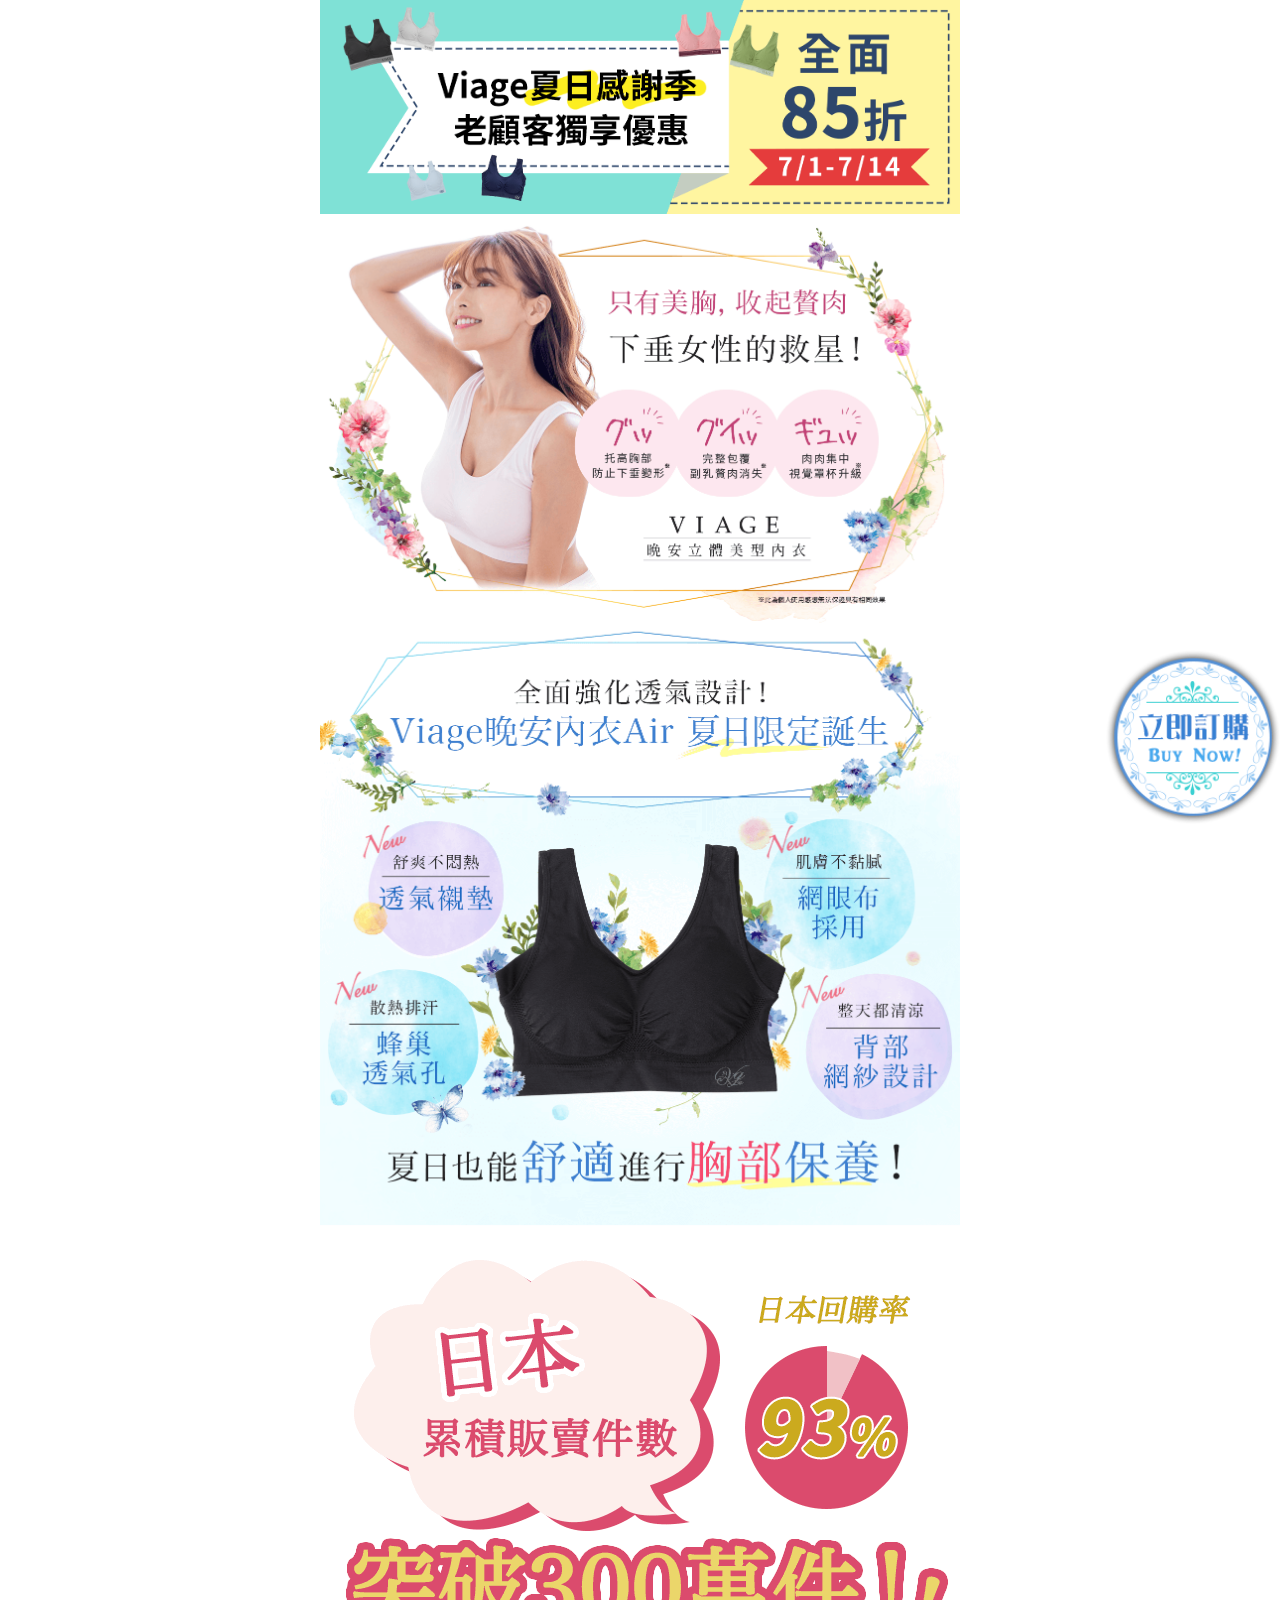
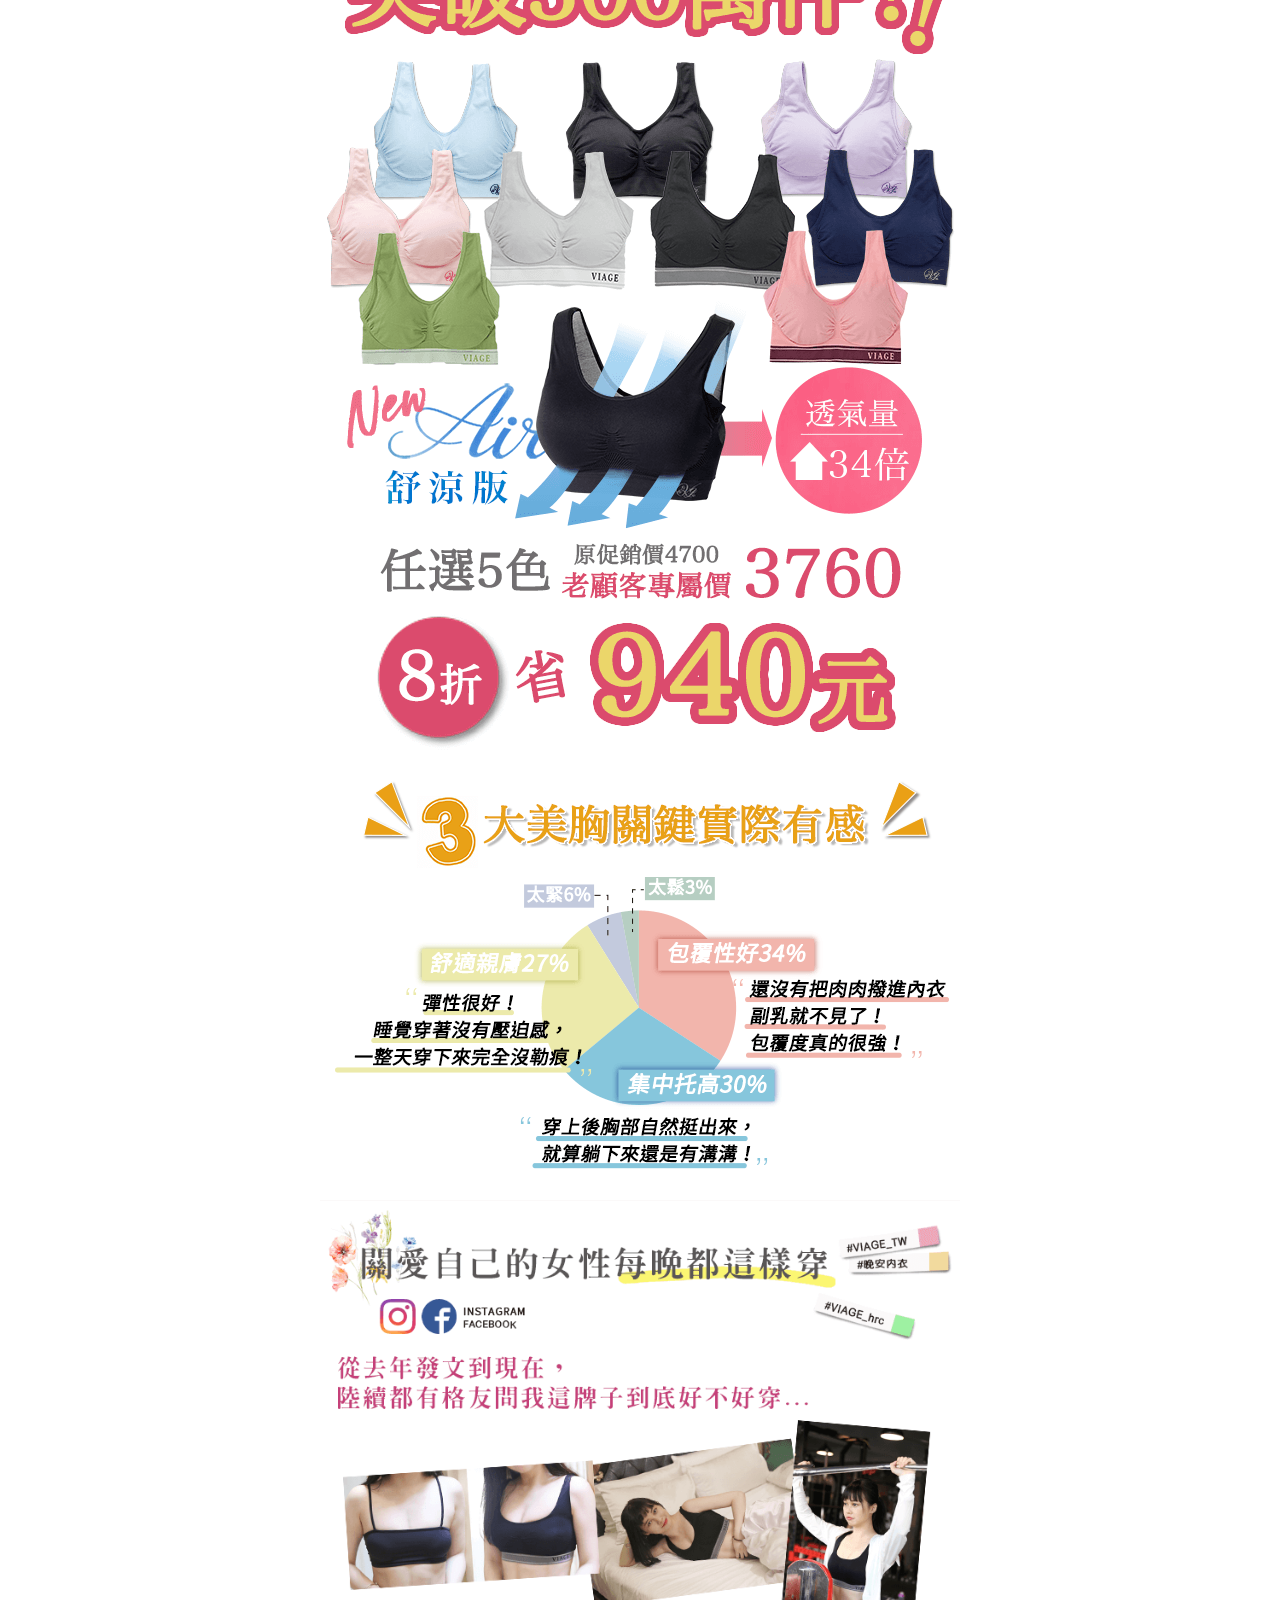
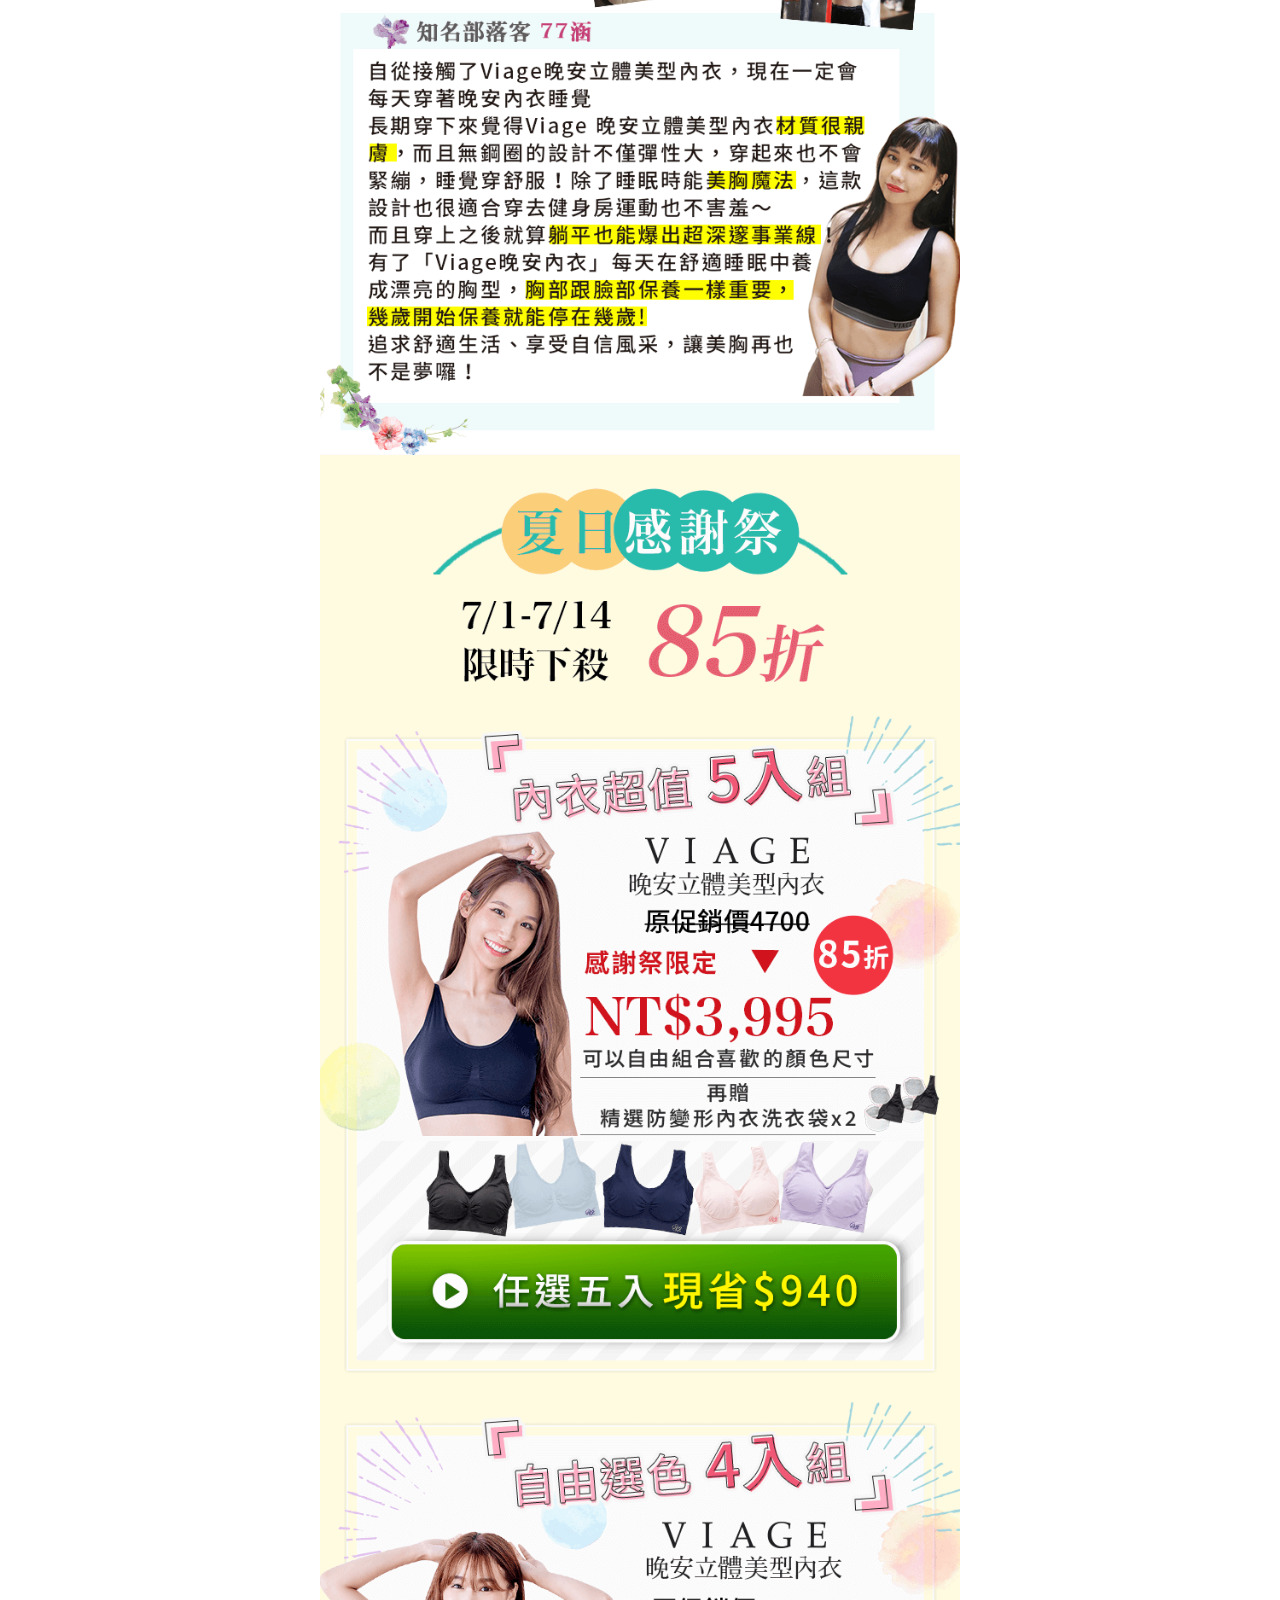
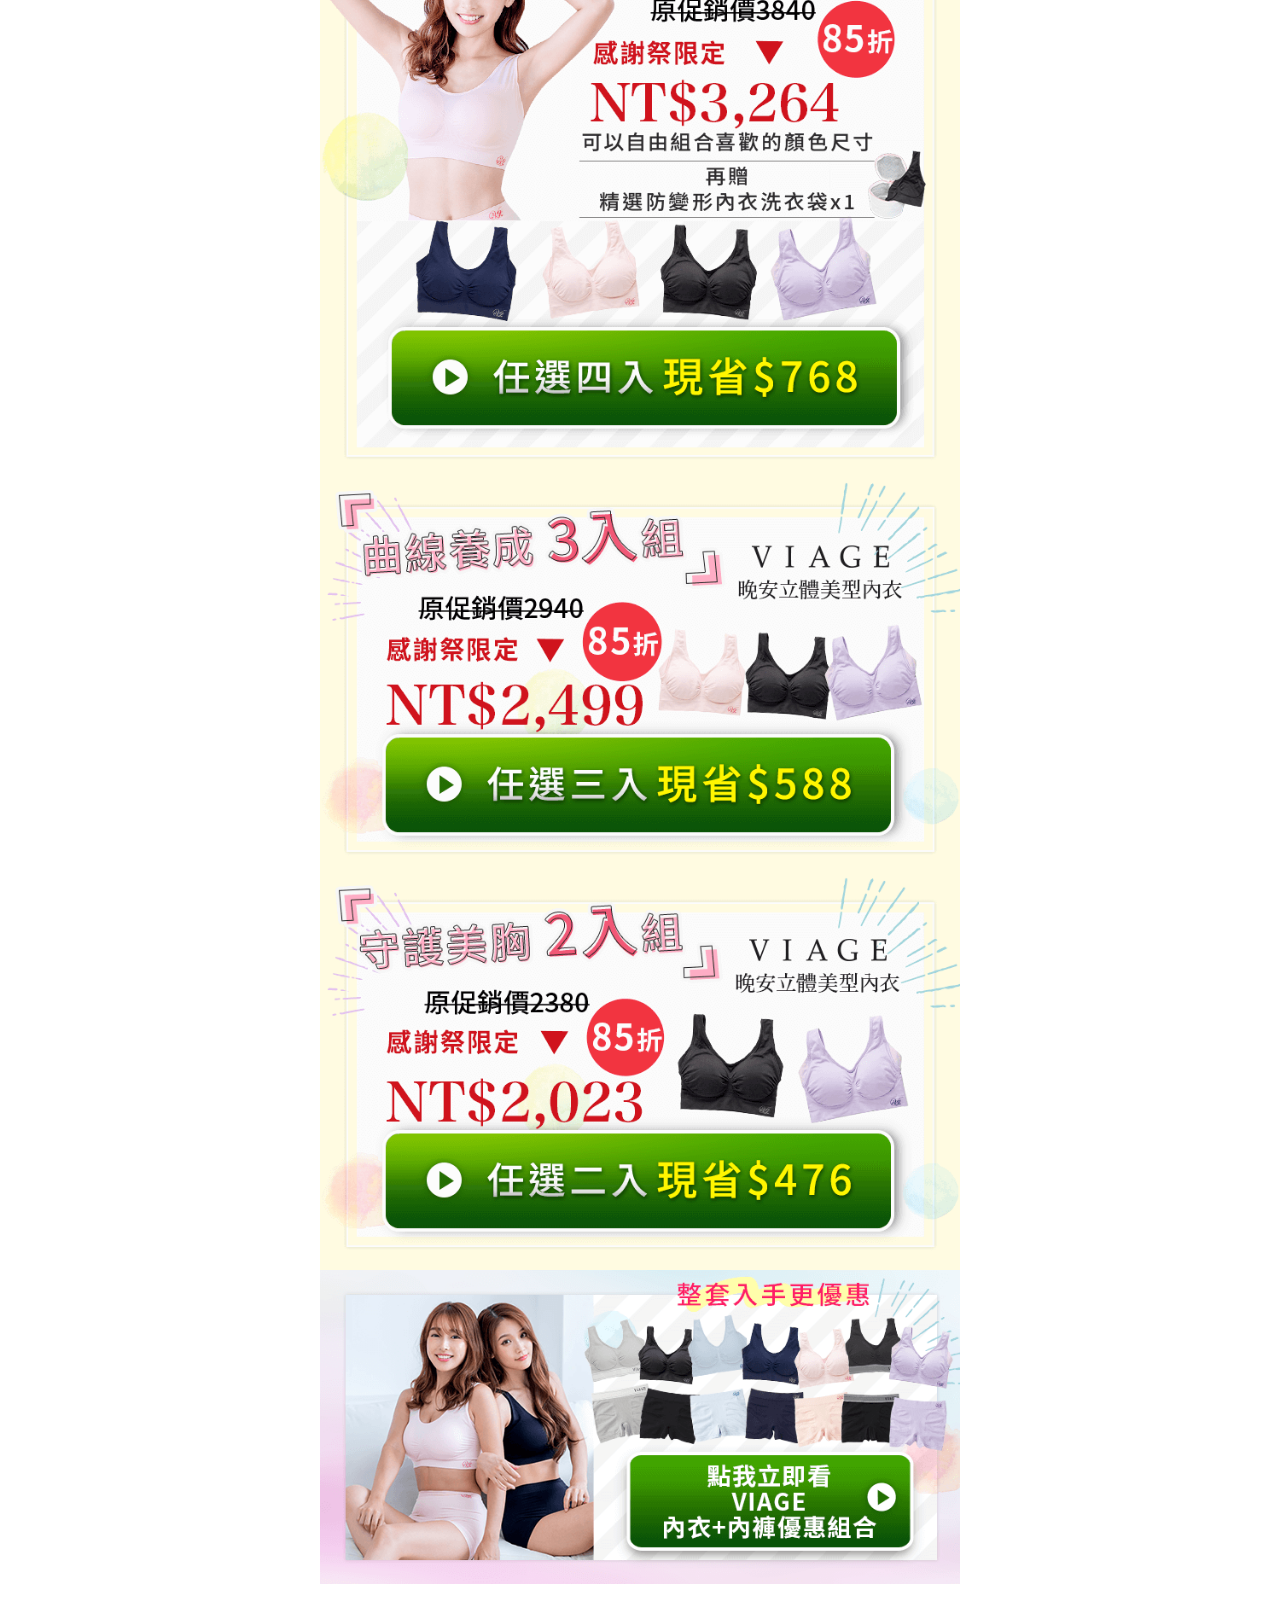
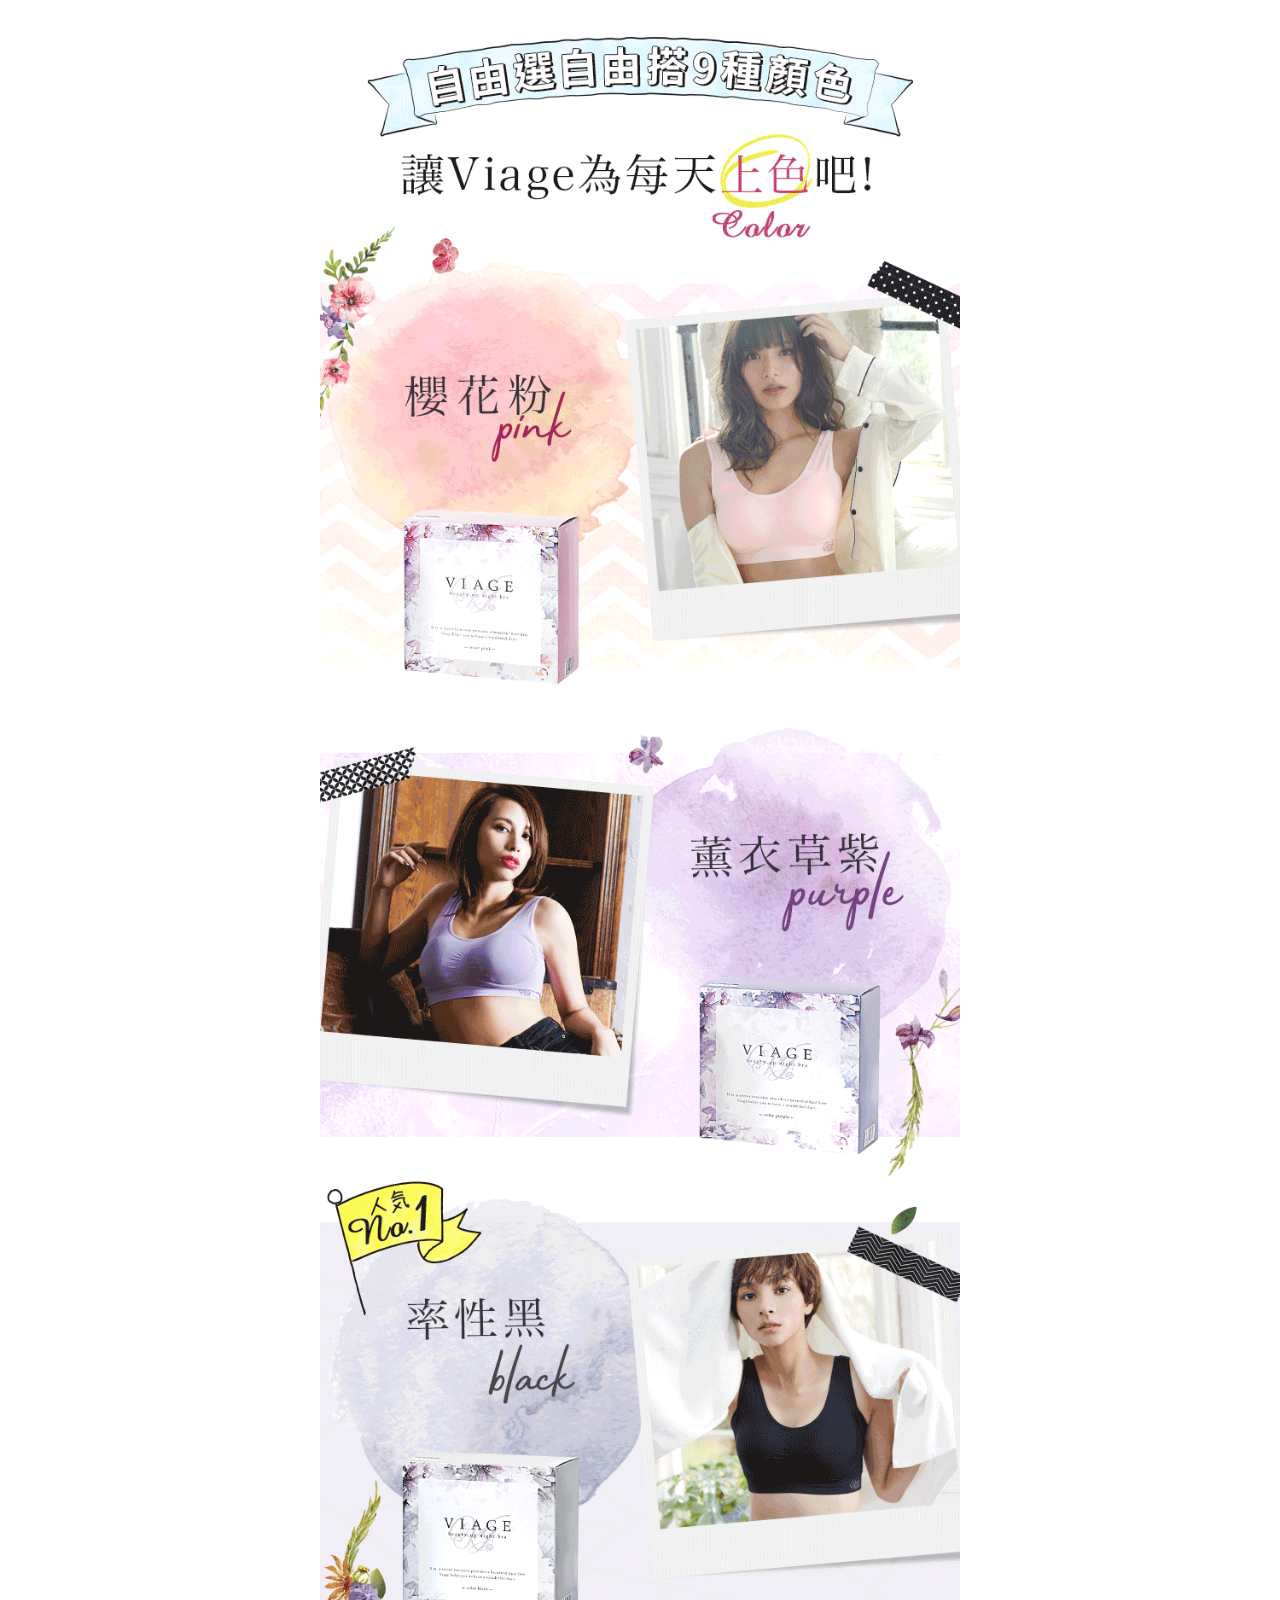
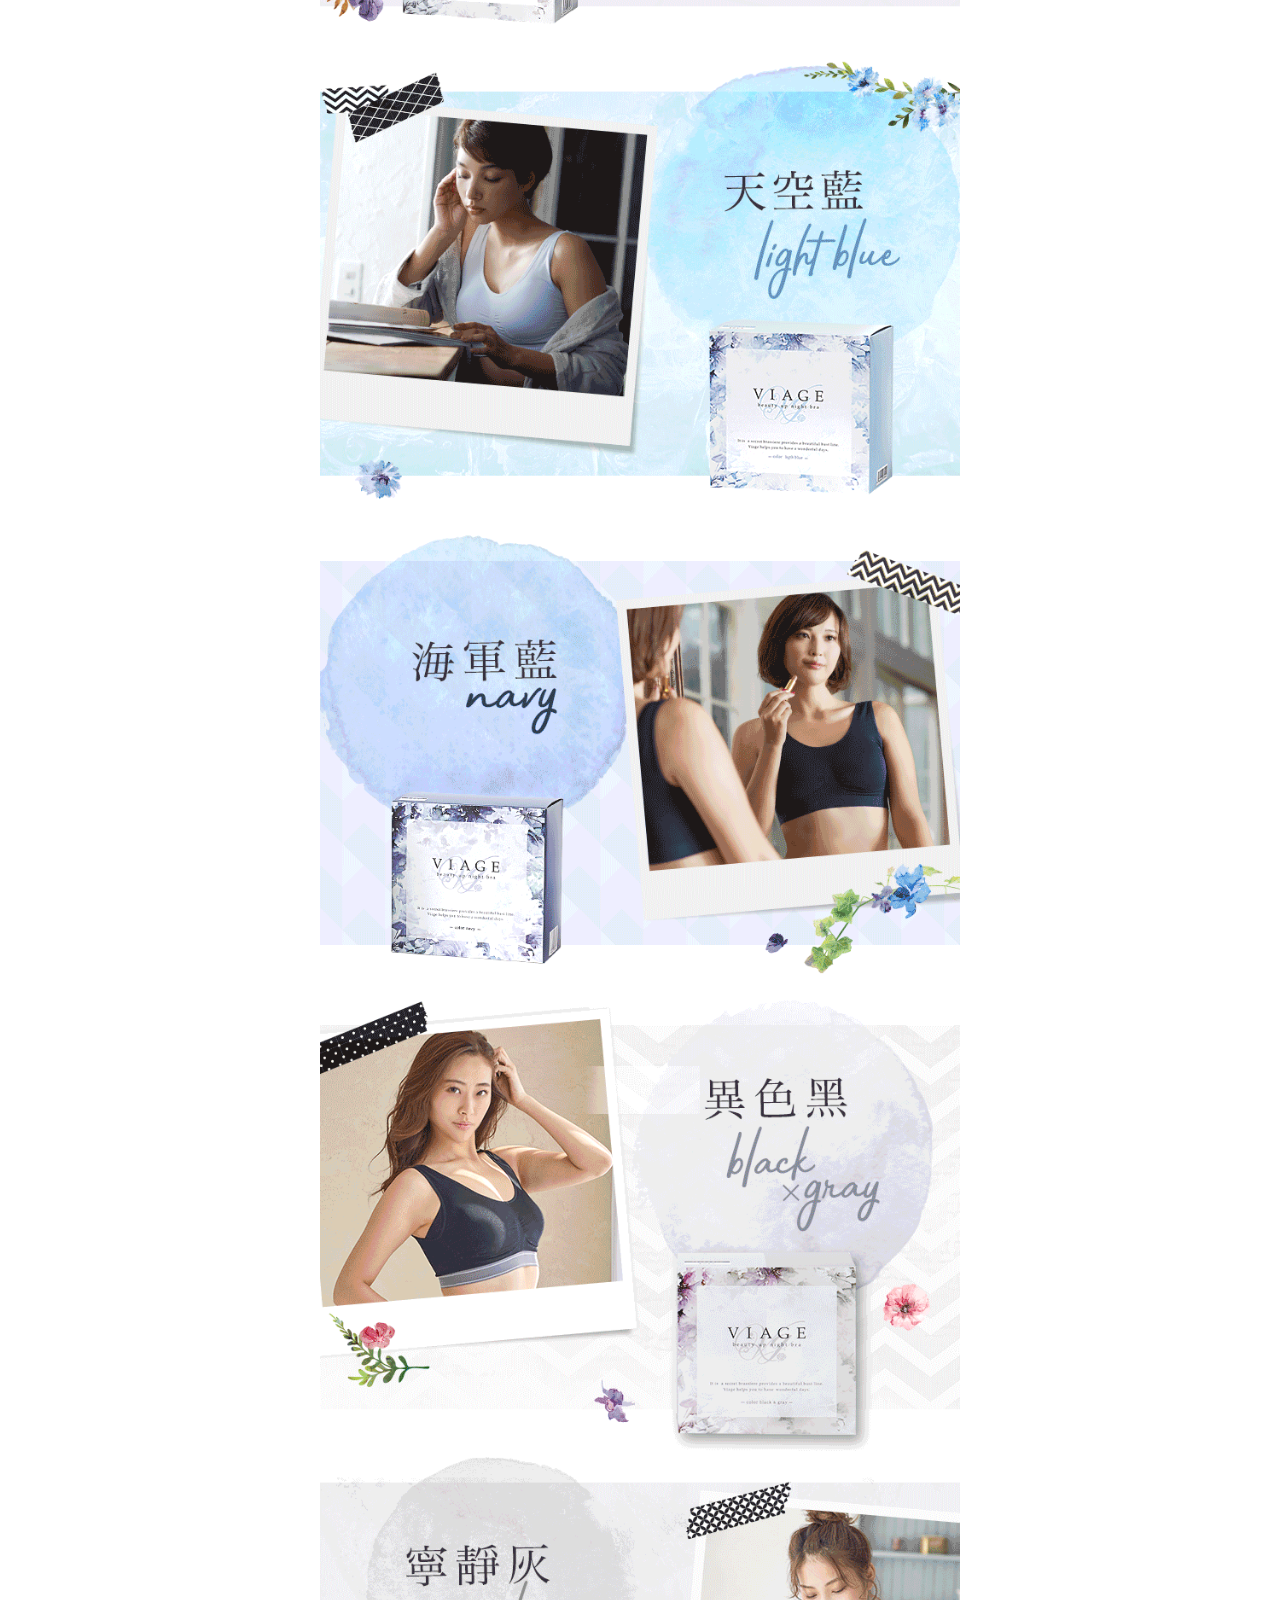
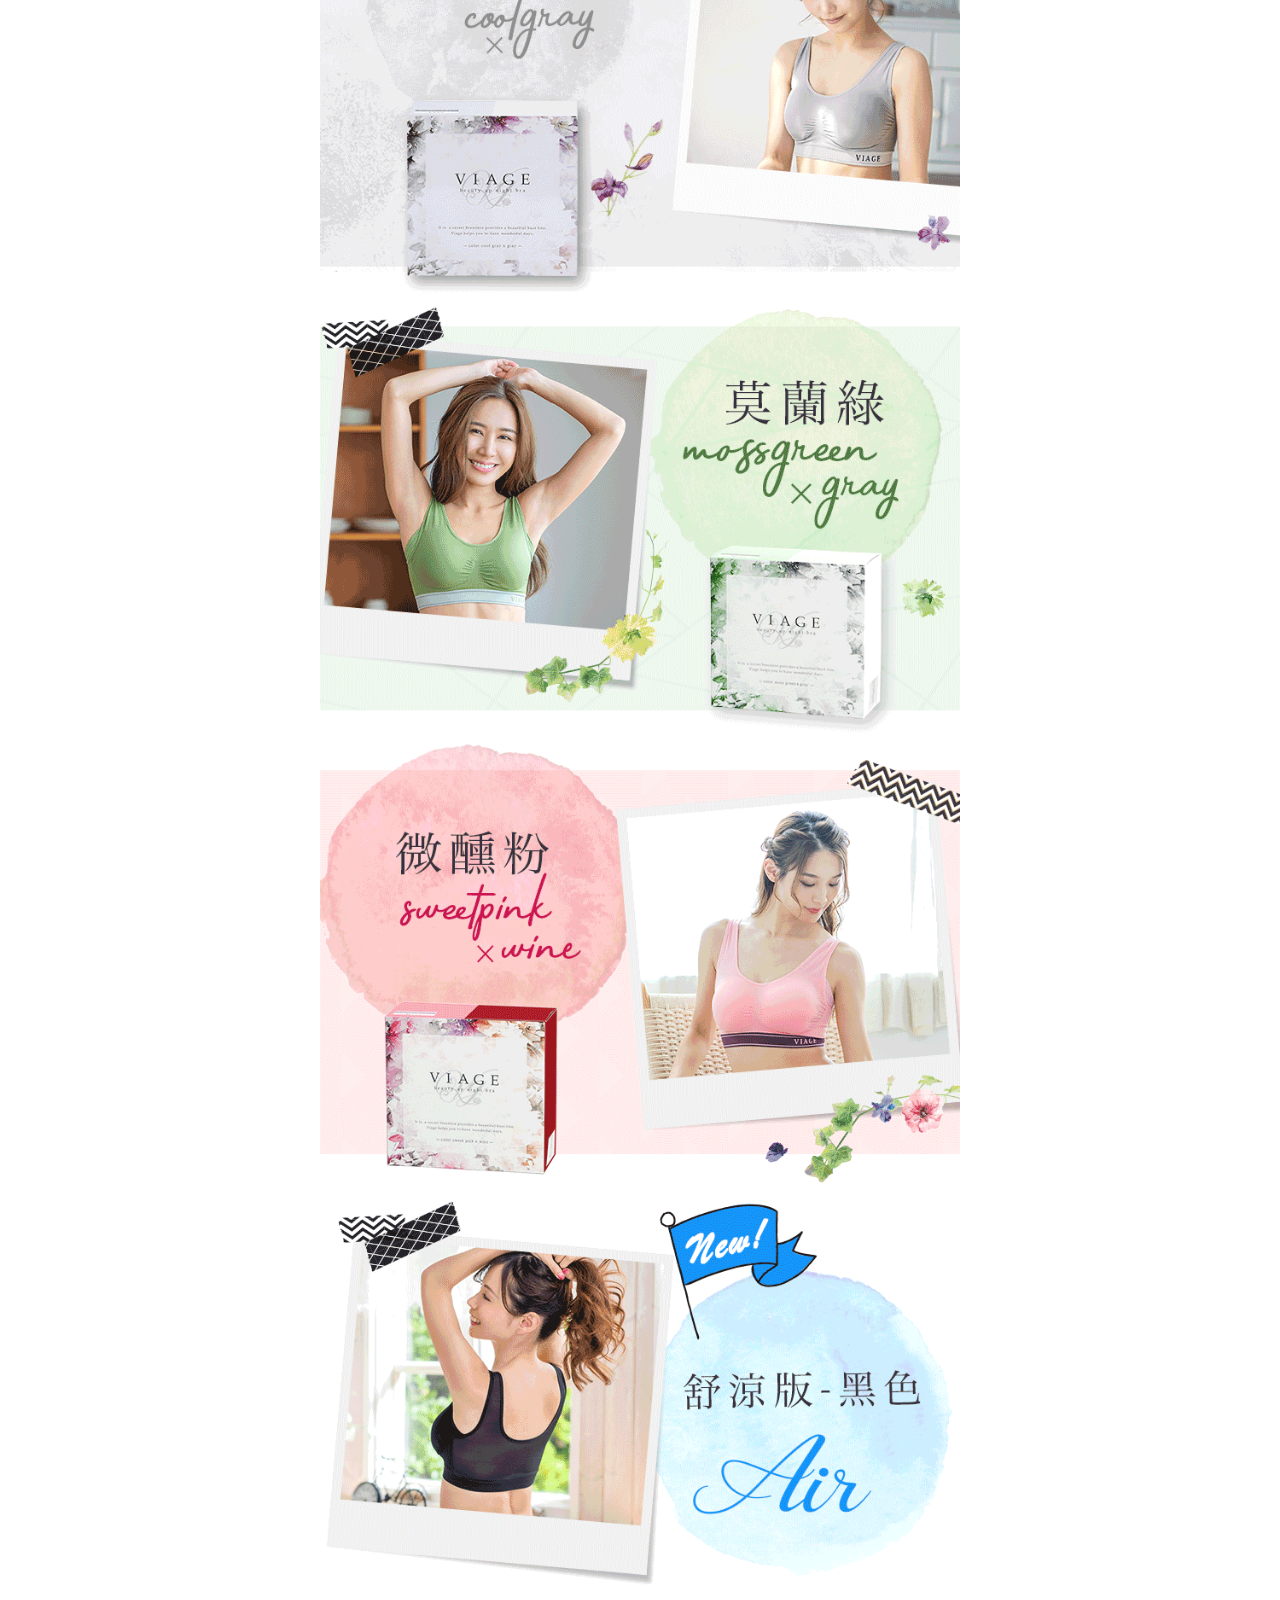
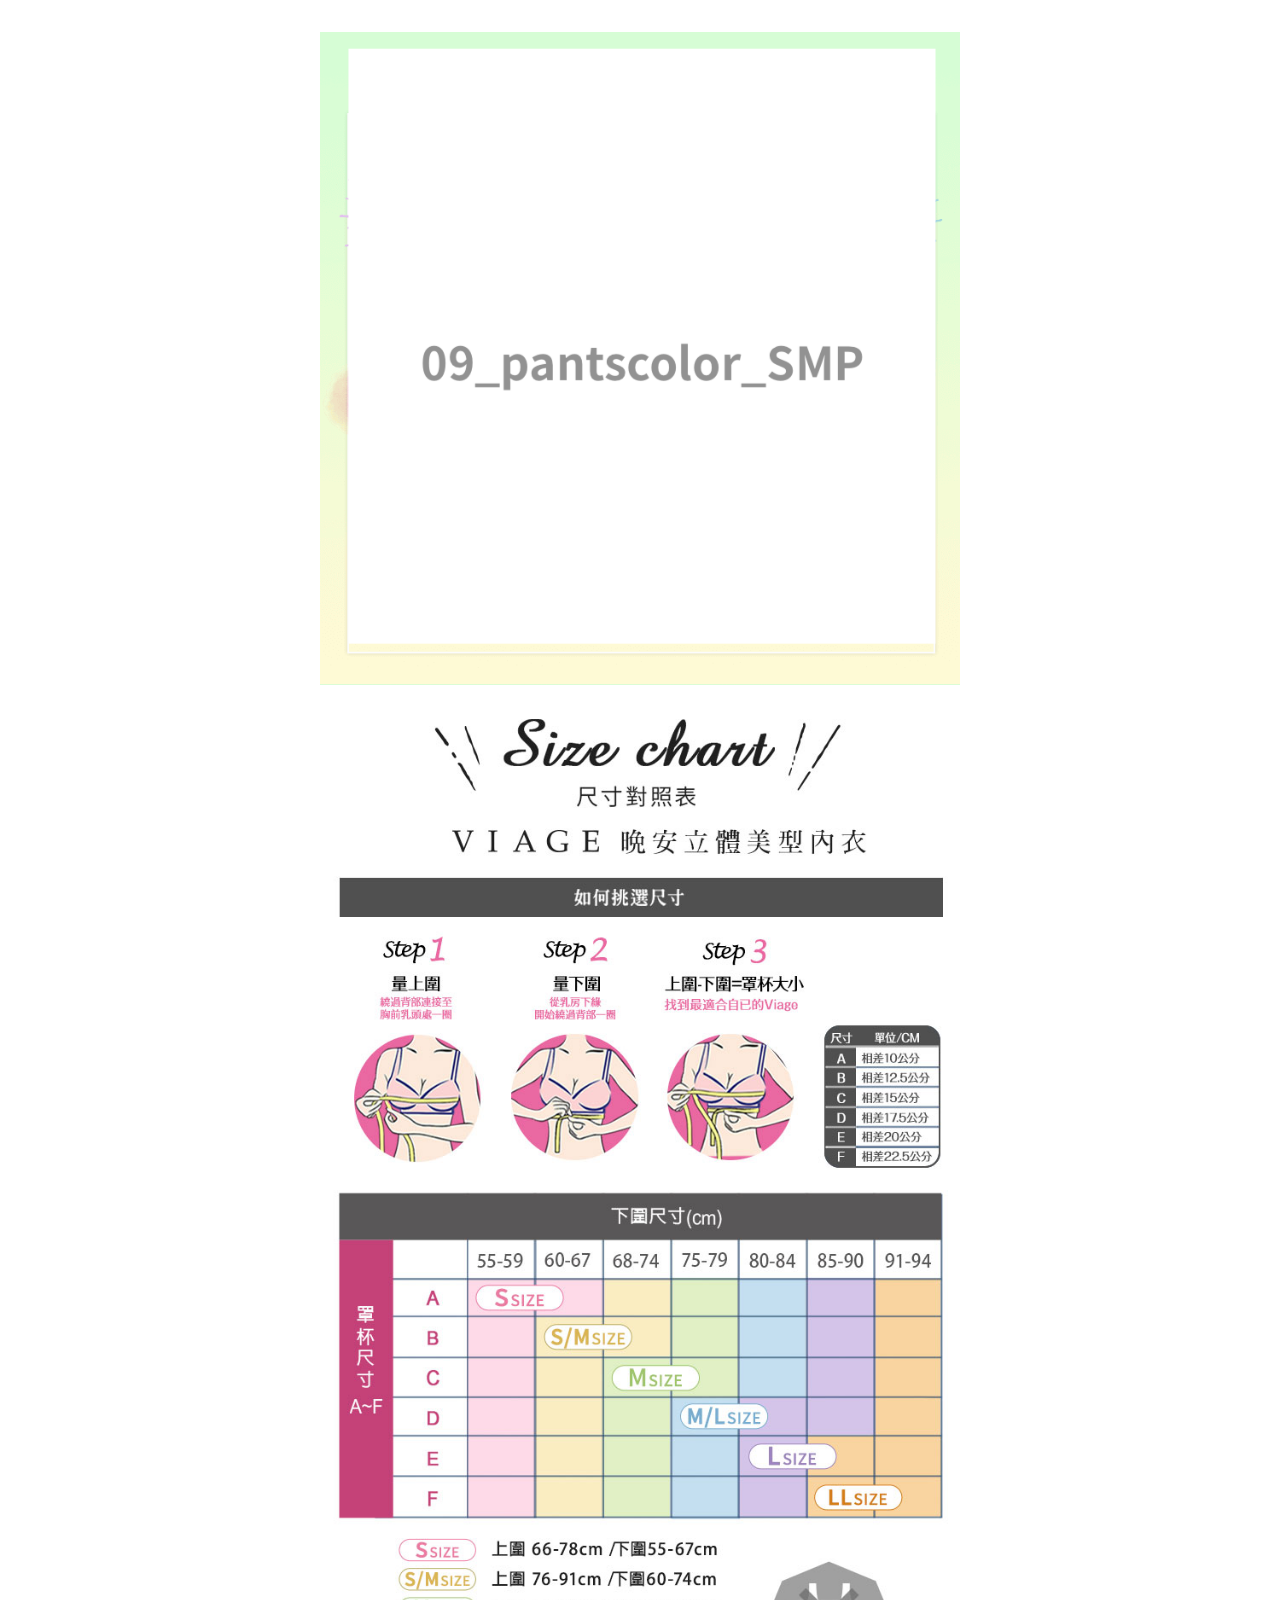
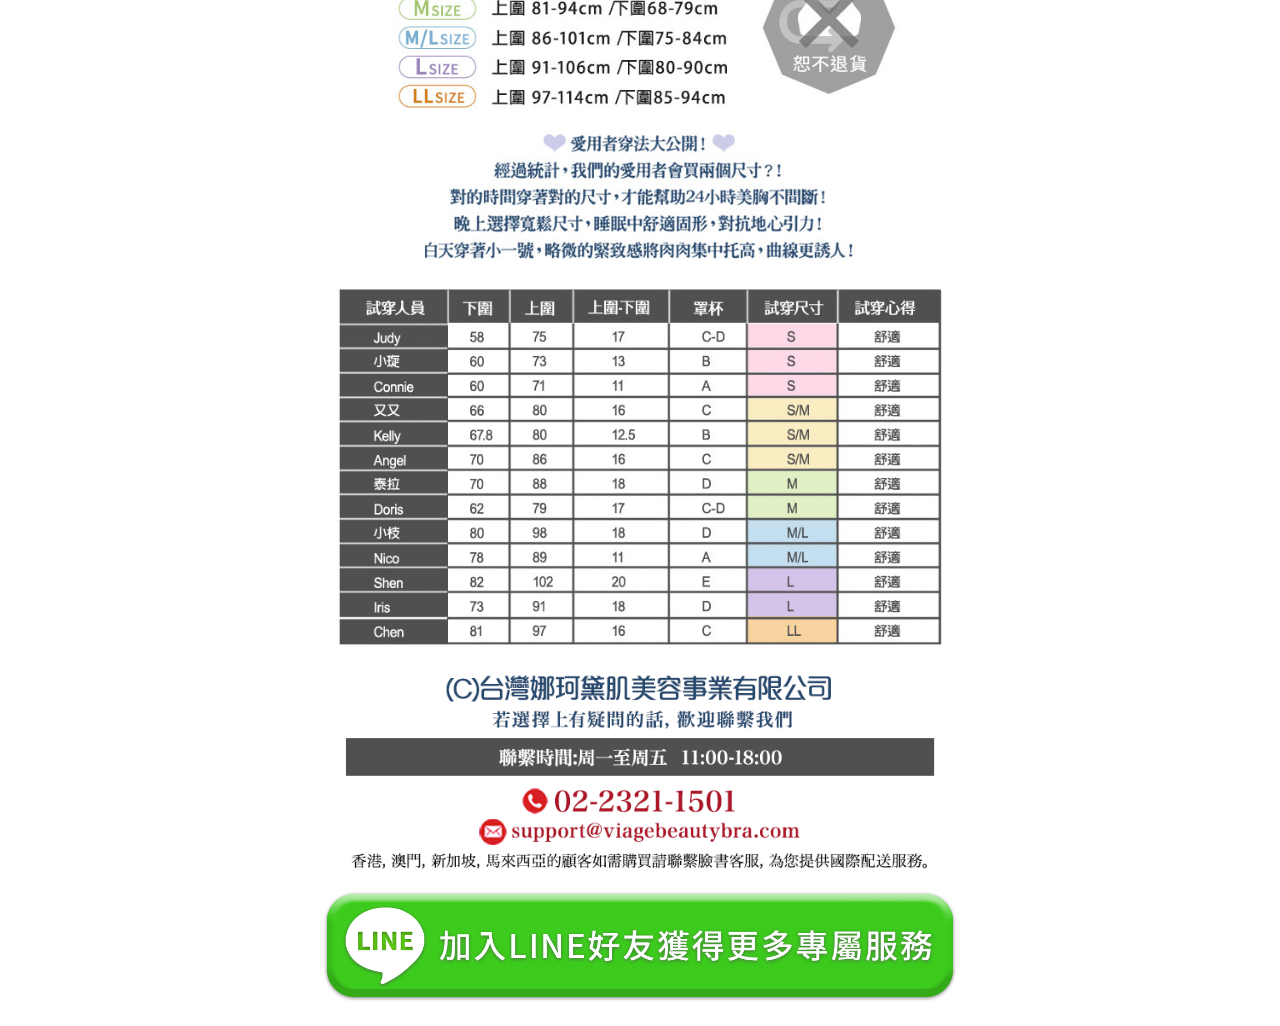
==== commit 5d52c2ac: "20210707_add pants offer" ====
--- a/index.html
+++ b/index.html
@@ -99,26 +99,29 @@
                         <img src="images/02_1_million.png" alt="">
                         <img src="images/02_2_keypoint.png" alt="">
                         <img src="images/02_3_blogger.png" alt="">
-                        <div id="offer_bra">
-                            <a href="#buy">
-                                <img src="images/05_offer_bra_SMP.png" alt="">
-                            </a>
-                            <a href="https://viagebeautybra.com/vgrpss" target="_blank">
-                                <img src="images/08_btn_set_SMP.png" alt="" class="btn_pants_2" style="margin:1% auto">
+                        <a href="#buy">
+                            <img src="images/05_offer_bra_SMP.png" alt="">
+                        </a>
+                        <img src="images/08_btn_set_SMP.png" alt="" class="btn_pants_2">
+                        <div id="offer_pants">
+                            <img src="images/09_pants_1.png" alt="">
+                            <a href="#buy_pants">
+                                <img src="images/09_set_offer.png" alt="">
                             </a>
                         </div>
                     </div>
                 </section>
             </div>
-            <a id="buy"></a>
             <!-- size -->
             <section class="fv">
                 <div class="center">
+                    <a id="buy"></a>
                     <img src="images/09_color_SMP.png" alt="">
+                    <a id="buy_pants"></a>
+                    <img src="images/09_pantscolor_SMP.png" alt="">
                     <img src="images/10_size_SMP.png" alt="">
                     <img src="images/11_contact_SMP.png" alt="">
                 </div>
-            </section>
             </section>
             <section class="sns_btn">
                 <ul>
--- a/css/style.css
+++ b/css/style.css
@@ -208,6 +208,10 @@
     display: none;
 }
 
+#offer_pants{
+    display: none;
+}
+
 #wh-widget-send-button{
     display: none;
 }
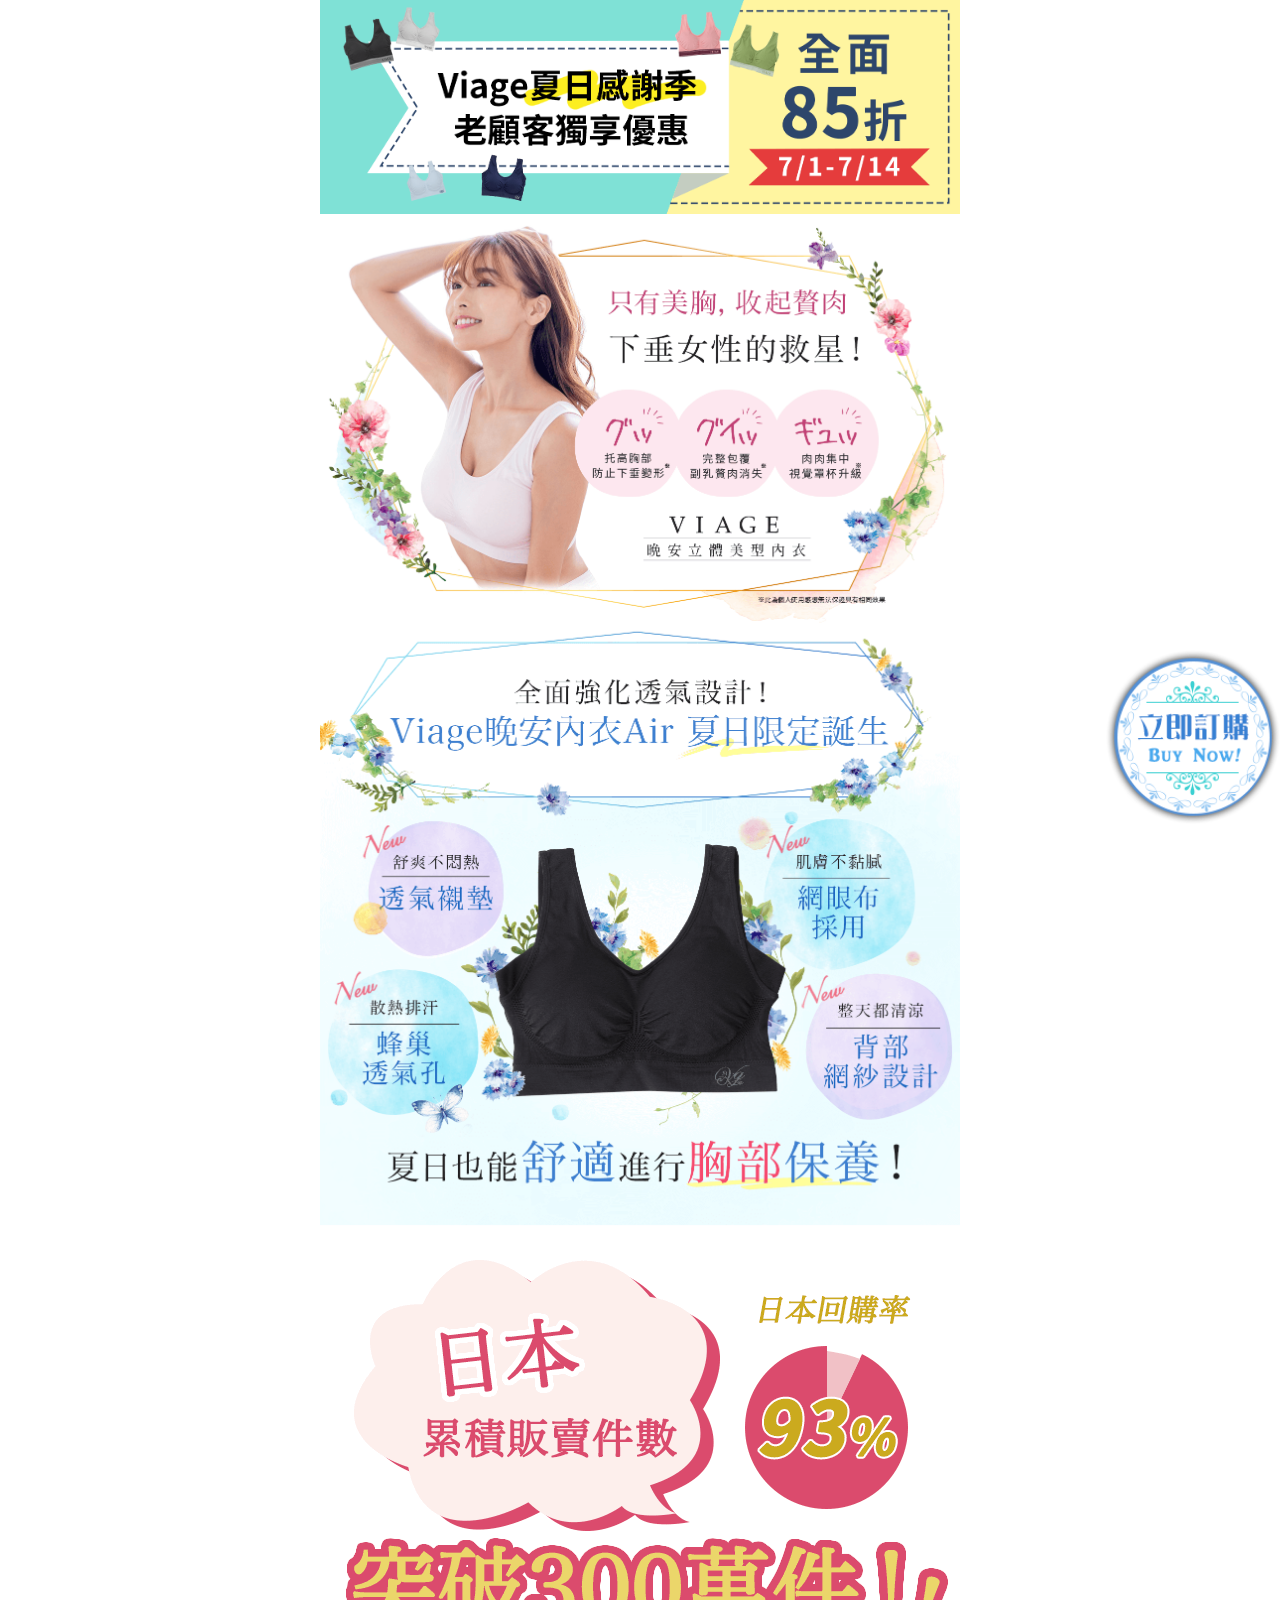
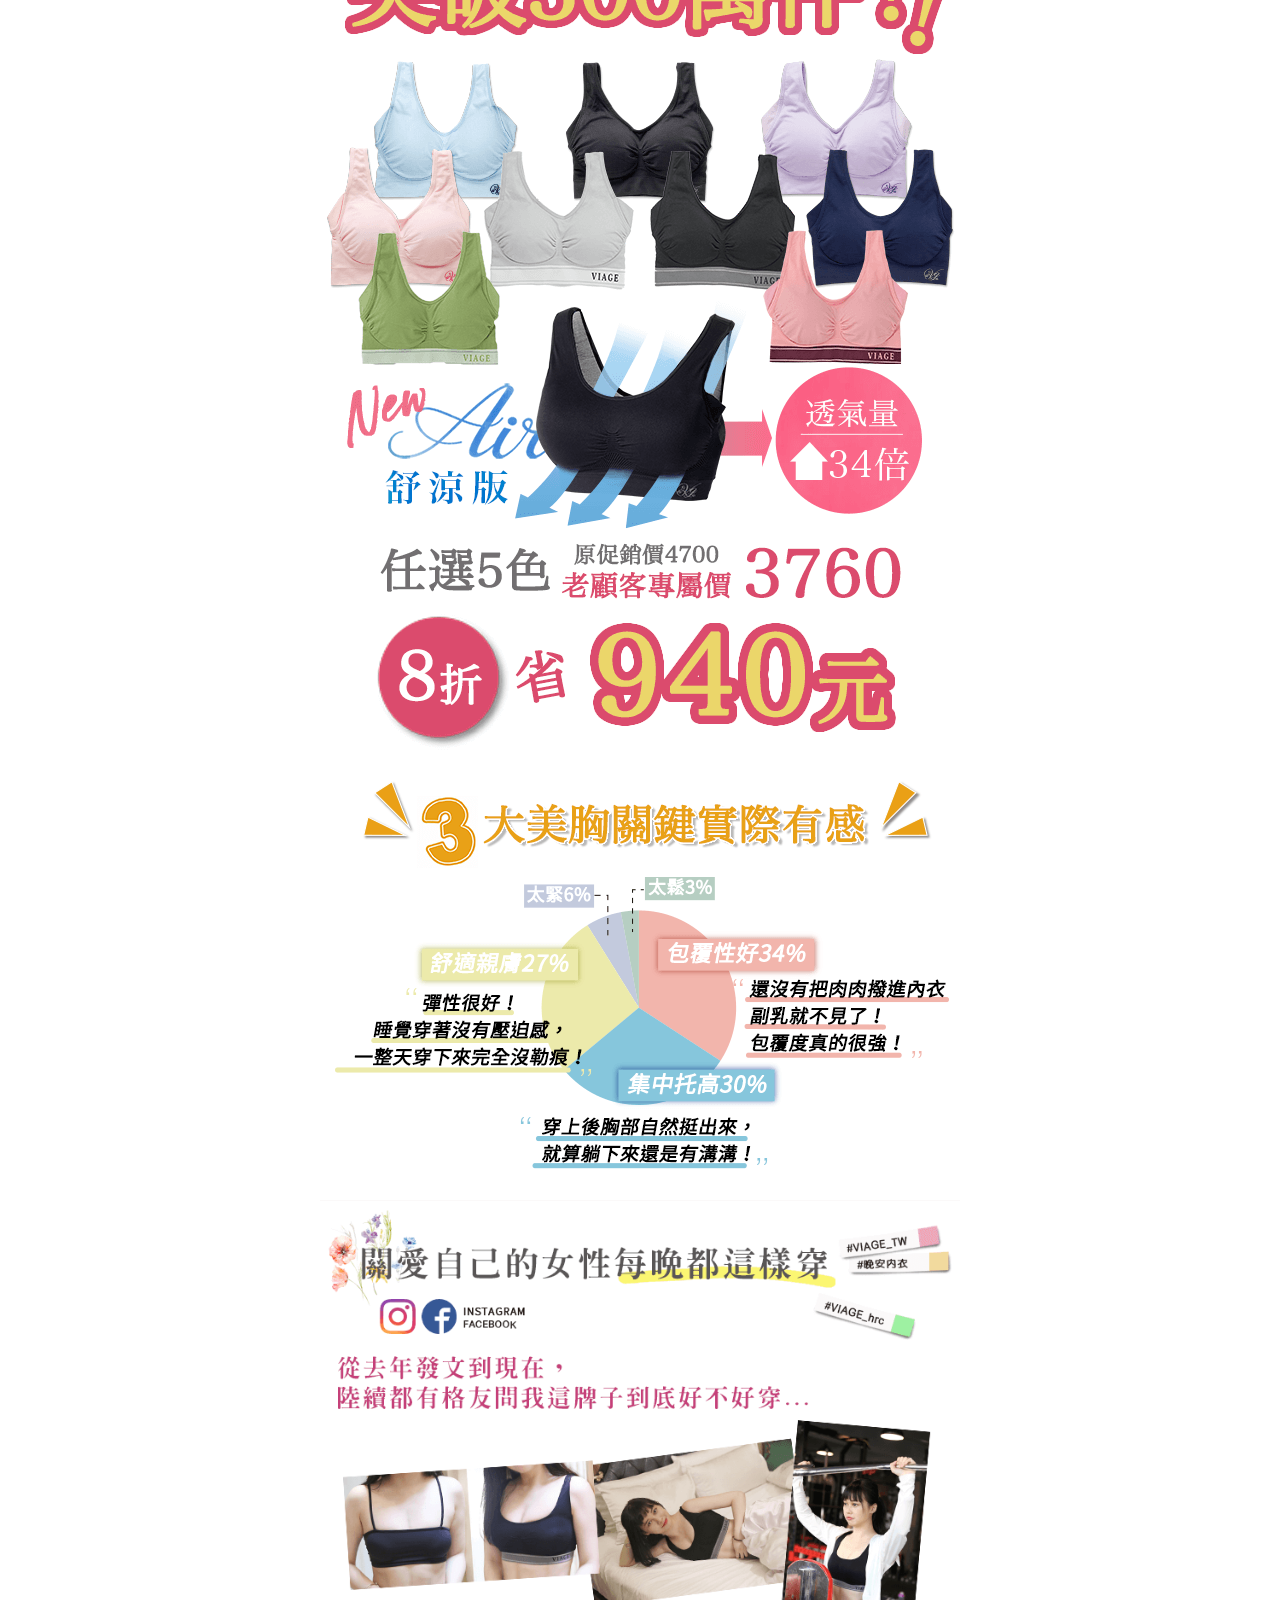
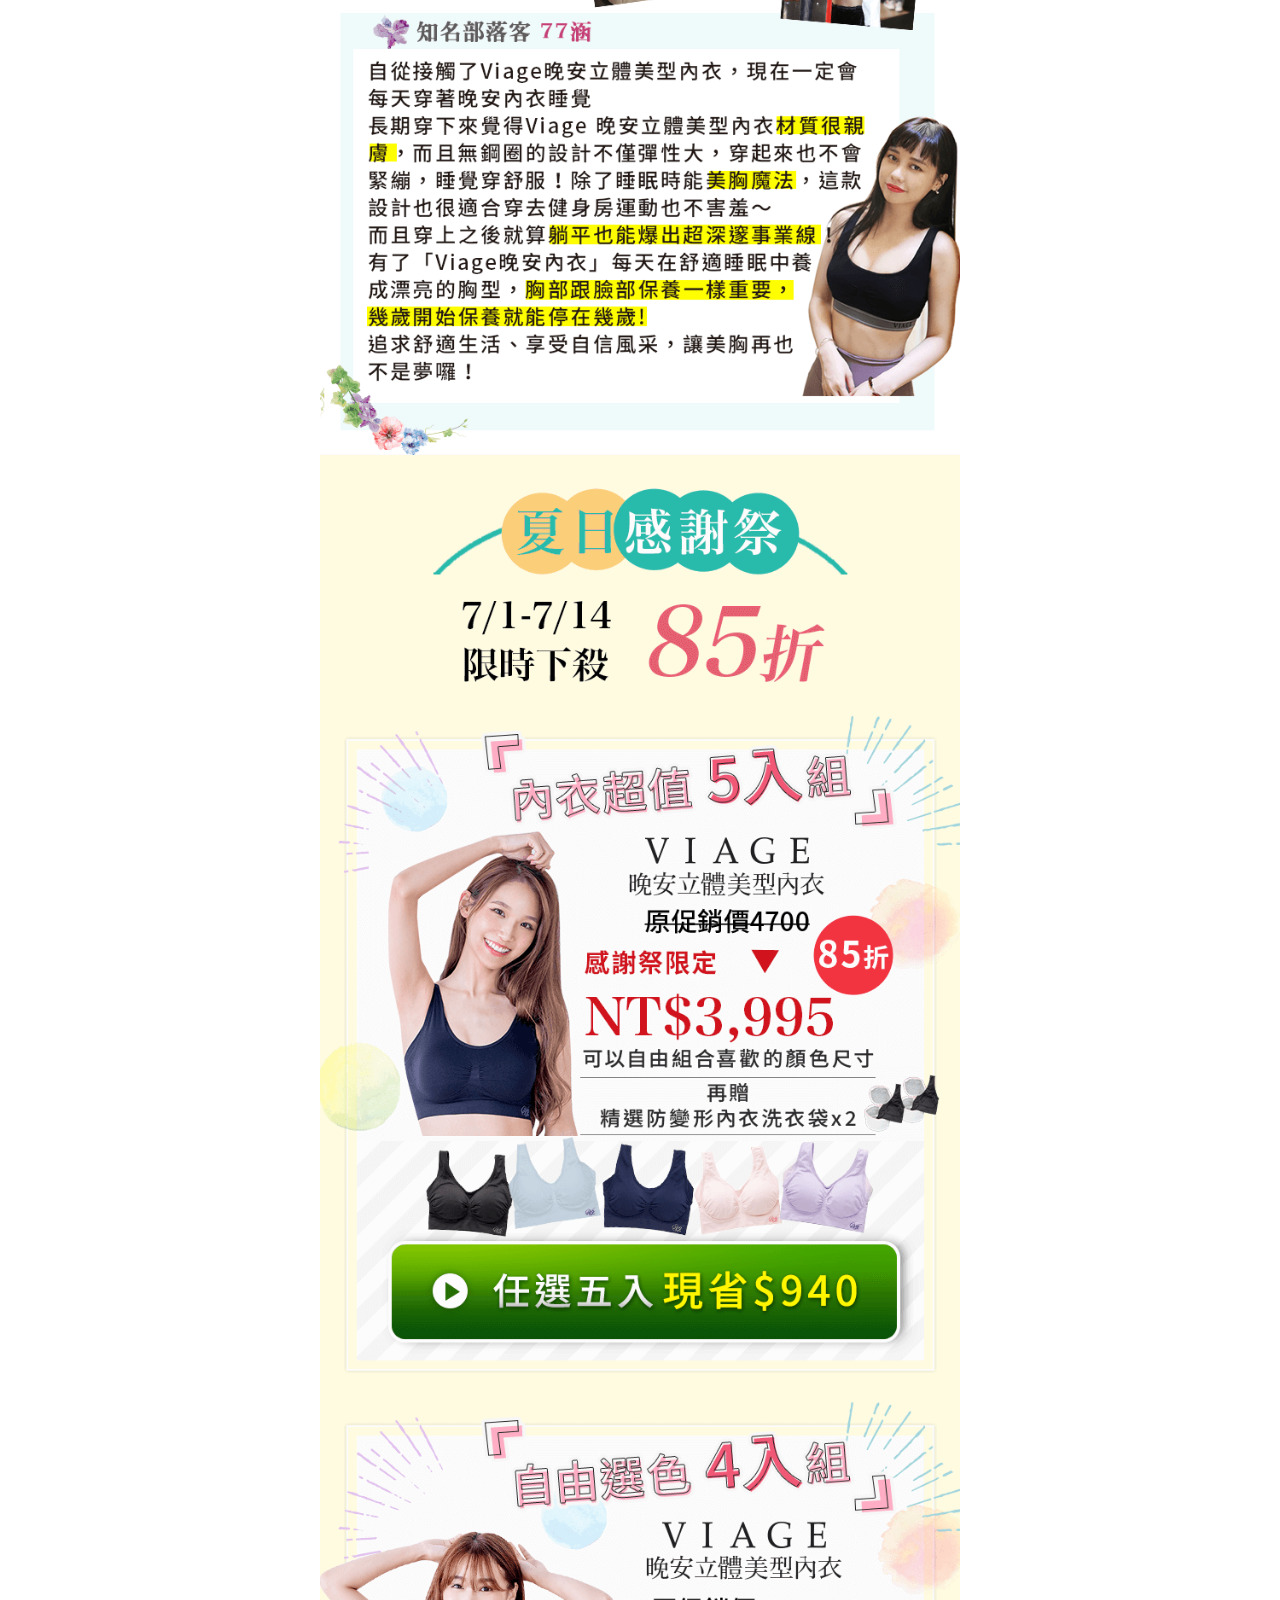
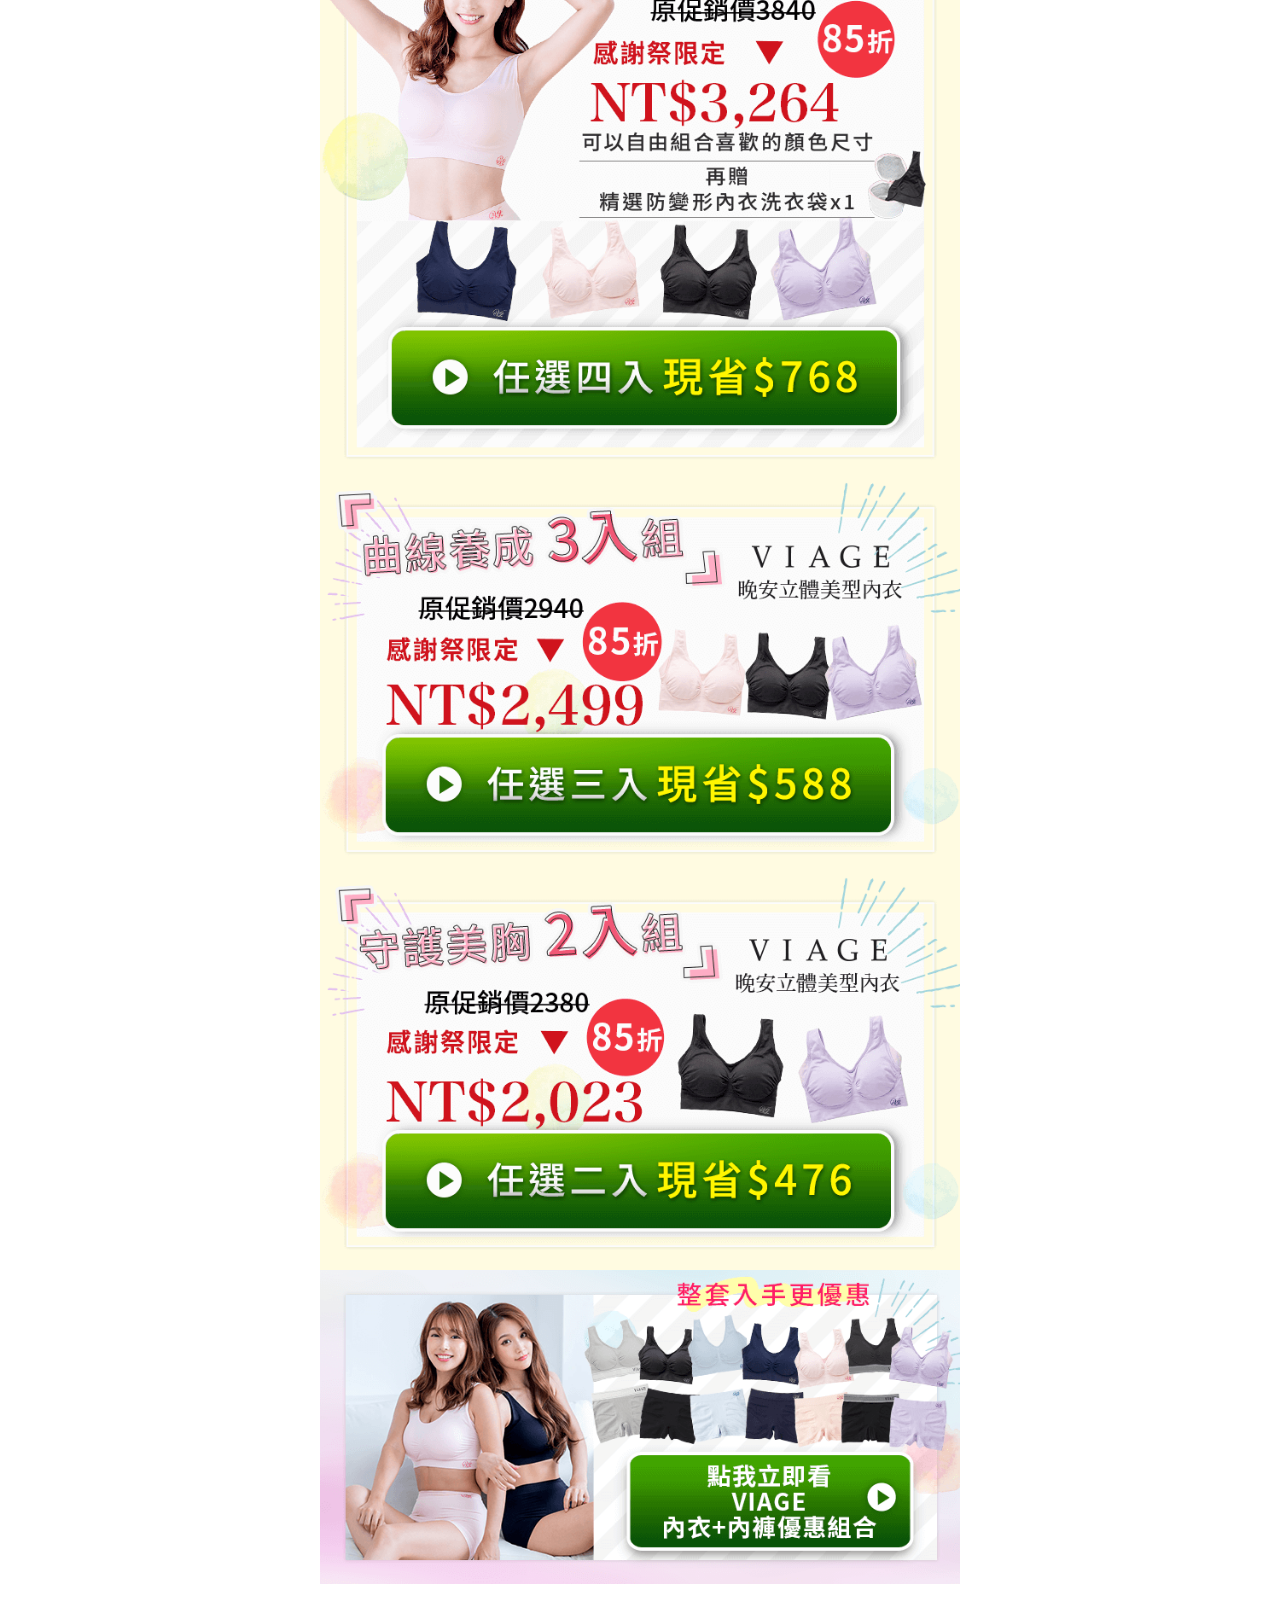
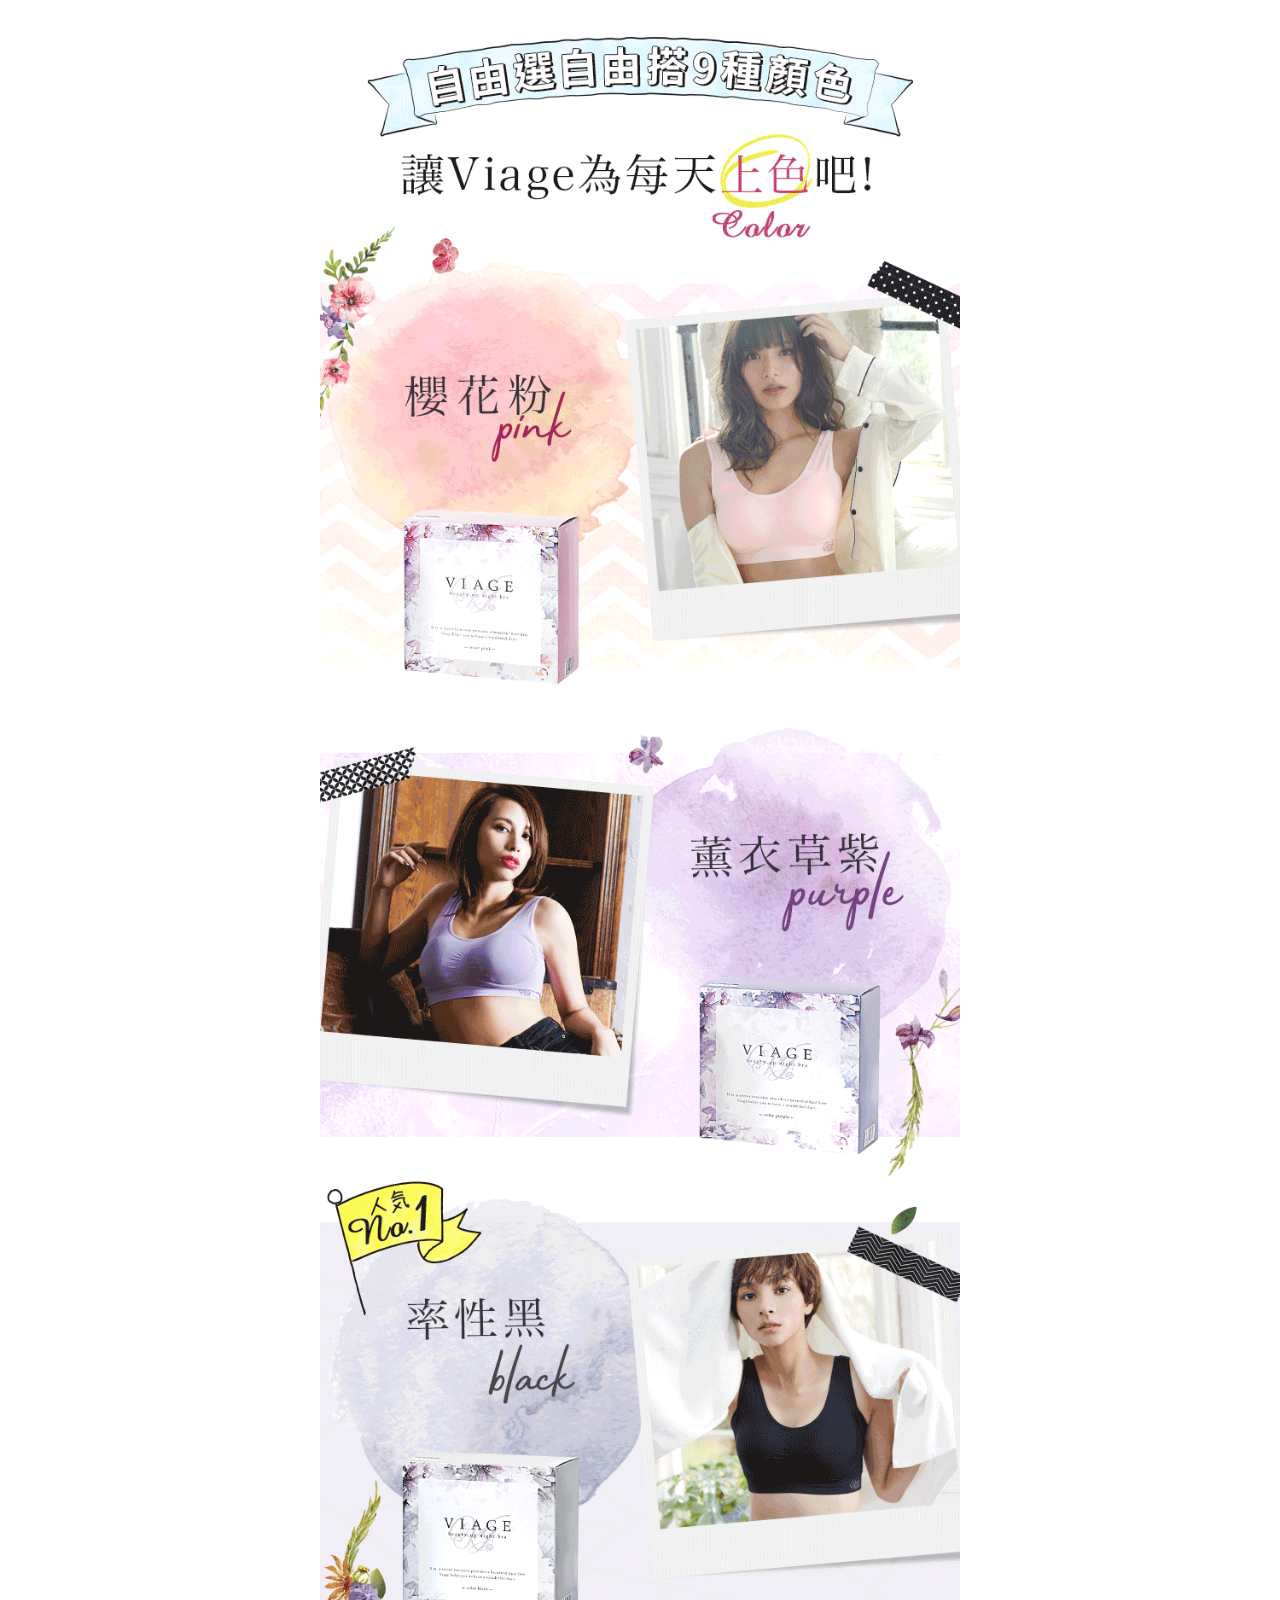
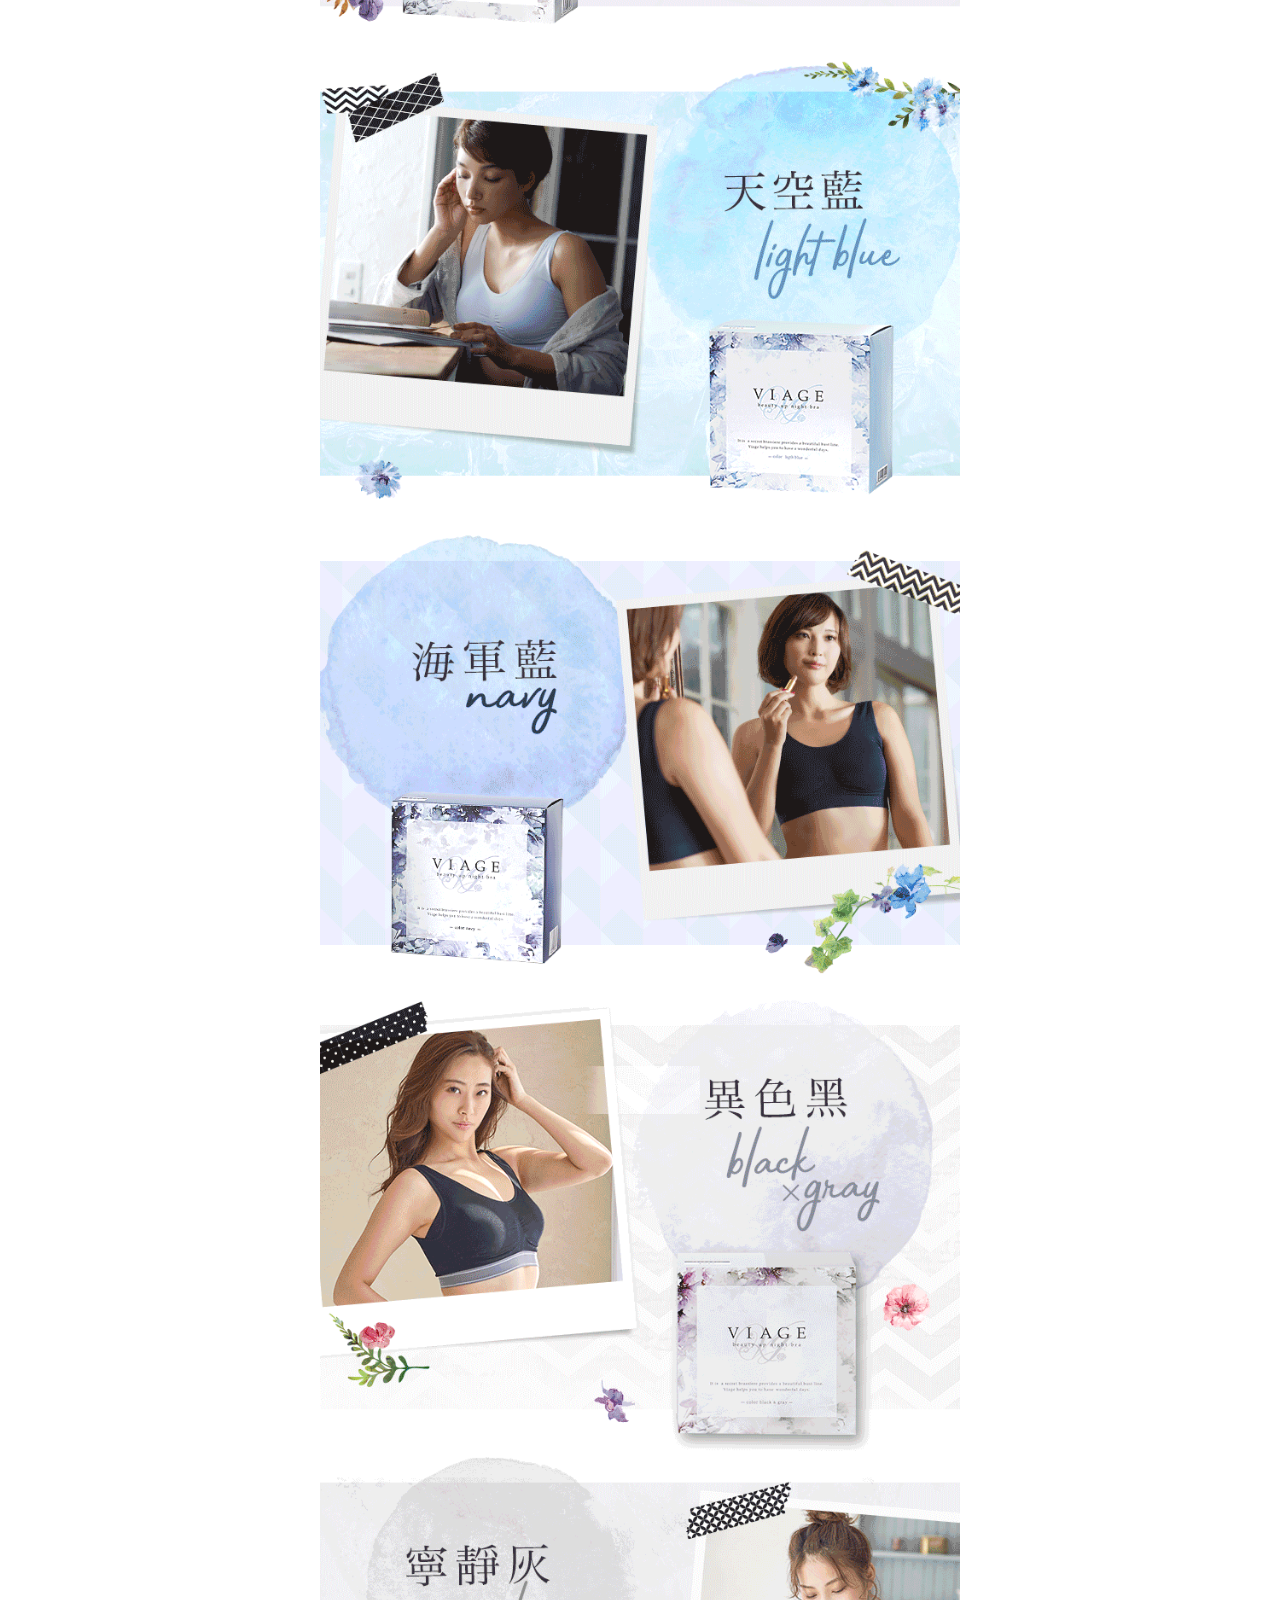
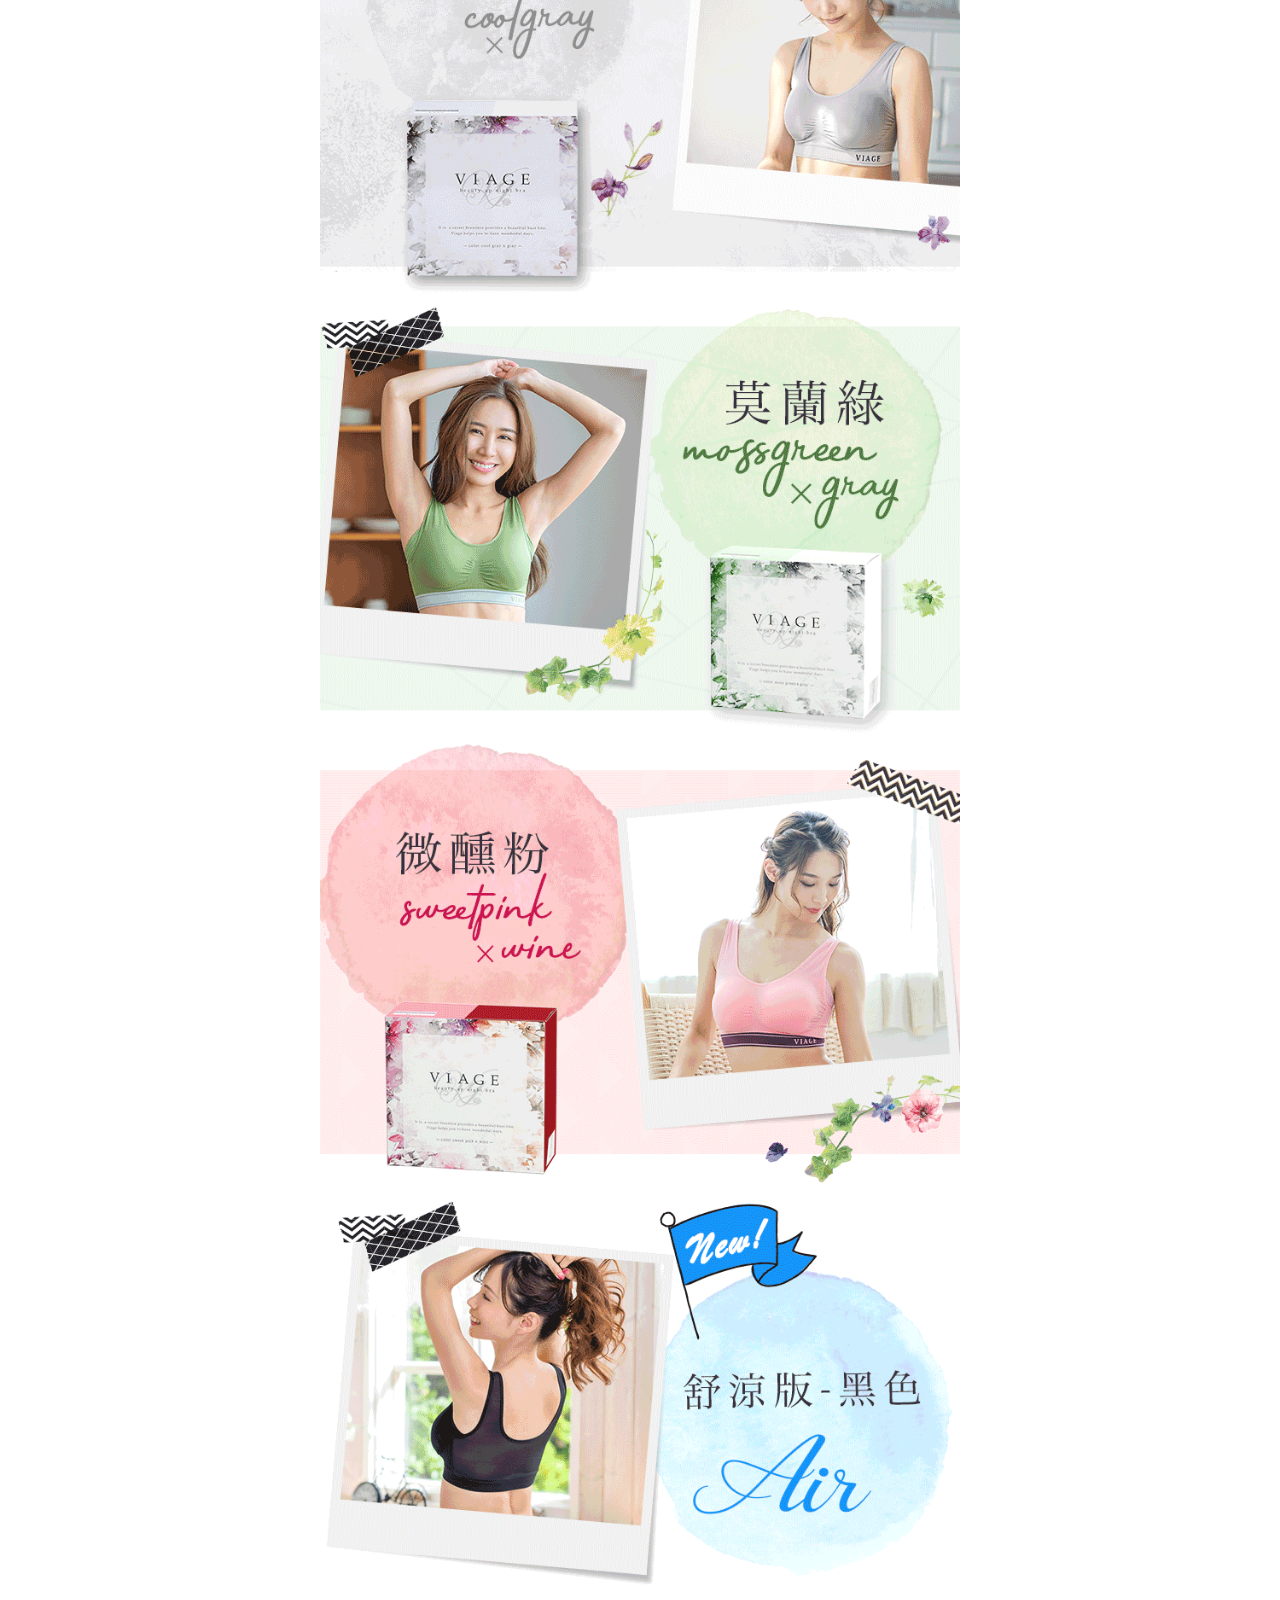
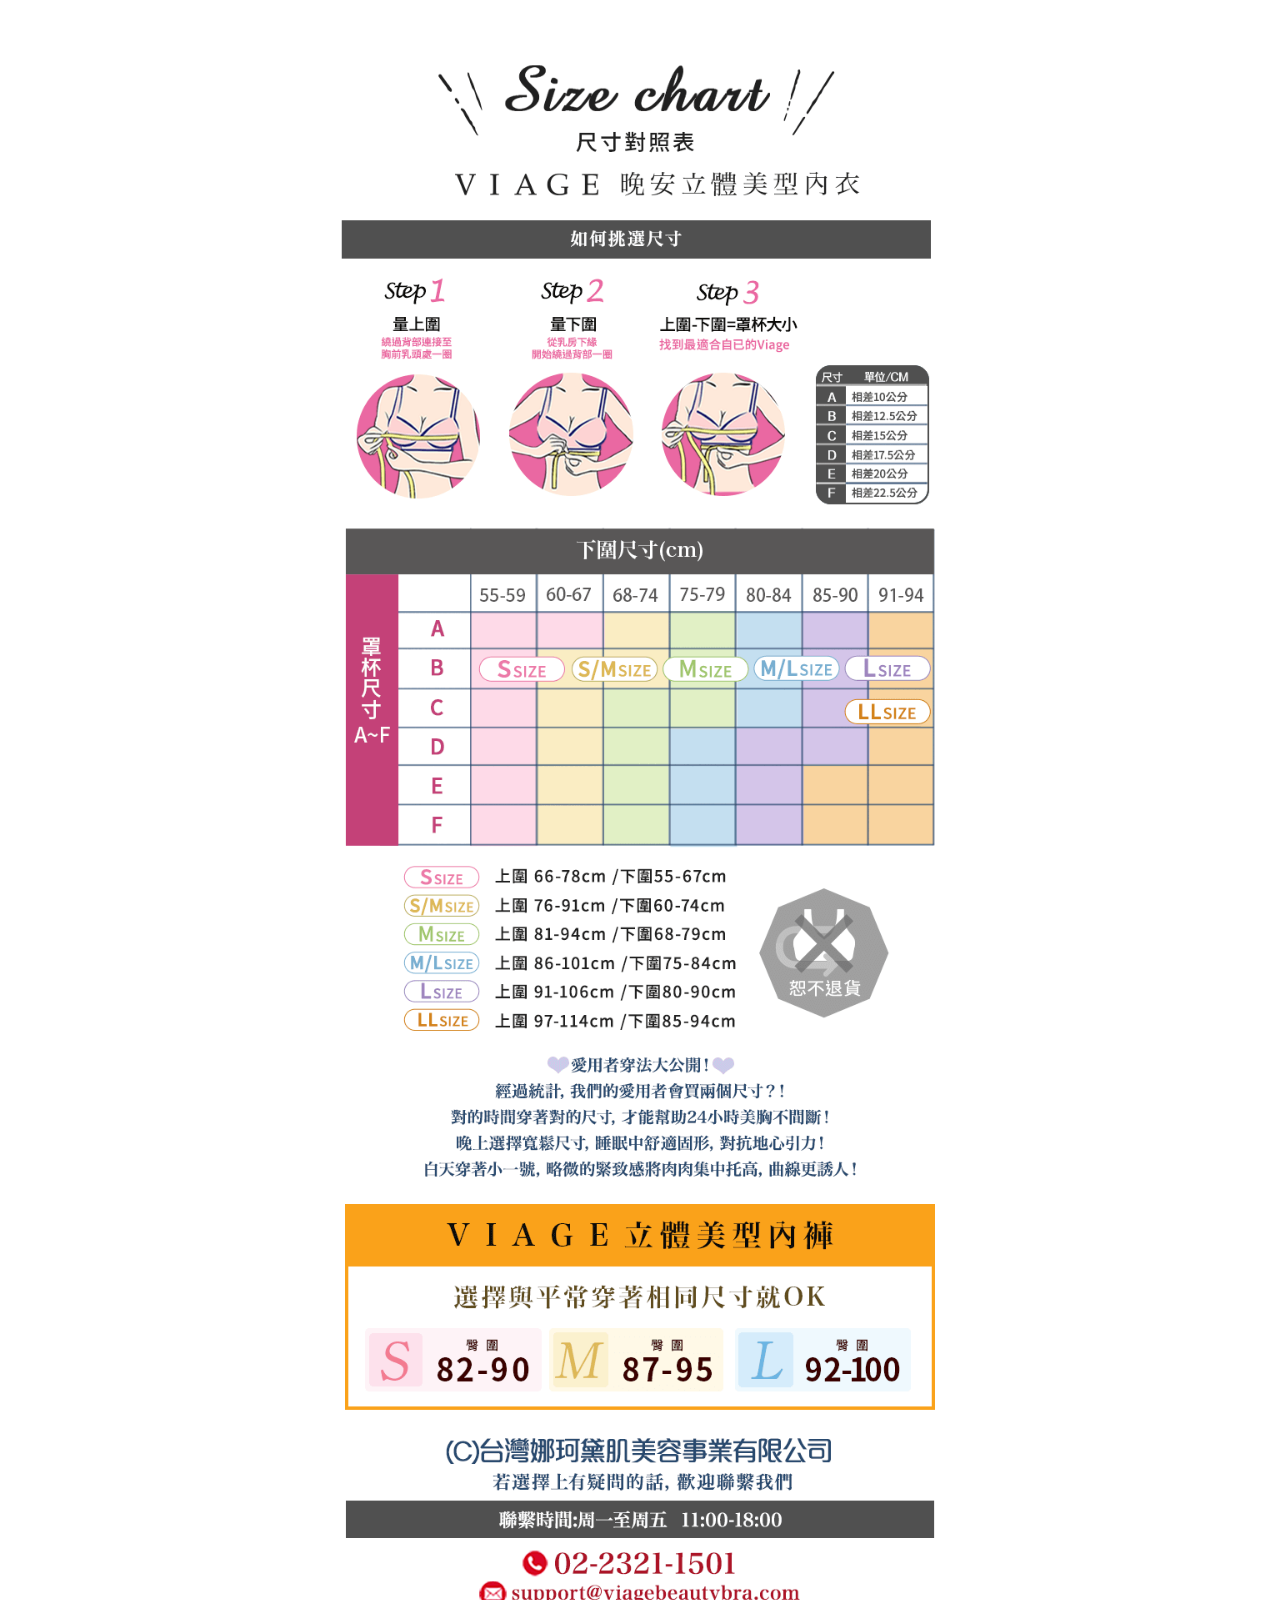
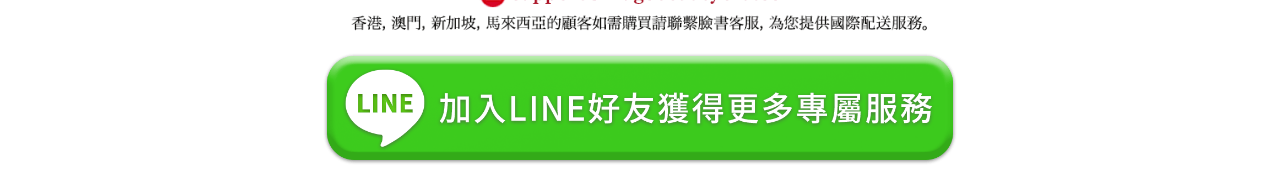
==== commit 106f9c82: "20210707_buybtn link change" ====
--- a/index.html
+++ b/index.html
@@ -80,8 +80,8 @@
     <div id="wrapper">
         <div id="container">
             <a id="gotop"></a>
-            <div class="buybtn">
-                <a href="#buy"><img src="images/gotop.png" title=""></a>
+            <div class="buybtn btn_pants_2">
+                <a href="#offer_pants"></a><img src="images/gotop.png" title=""></a>
             </div>
             <div id="contents_standard" class="contents">
                 <!-- selectProductWithProduct -->
@@ -103,7 +103,7 @@
                             <img src="images/05_offer_bra_SMP.png" alt="">
                         </a>
                         <img src="images/08_btn_set_SMP.png" alt="" class="btn_pants_2">
-                        <div id="offer_pants">
+                        <div id="offer_pants" class="offer_pants">
                             <img src="images/09_pants_1.png" alt="">
                             <a href="#buy_pants">
                                 <img src="images/09_set_offer.png" alt="">
@@ -118,9 +118,10 @@
                     <a id="buy"></a>
                     <img src="images/09_color_SMP.png" alt="">
                     <a id="buy_pants"></a>
-                    <img src="images/09_pantscolor_SMP.png" alt="">
+                    <div class="offer_pants">
+                        <img src="images/09_pantscolor_SMP.png" alt="">
+                    </div>
                     <img src="images/10_size_SMP.png" alt="">
-                    <img src="images/11_contact_SMP.png" alt="">
                 </div>
             </section>
             <section class="sns_btn">
--- a/css/style.css
+++ b/css/style.css
@@ -208,7 +208,7 @@
     display: none;
 }
 
-#offer_pants{
+.offer_pants{
     display: none;
 }
 
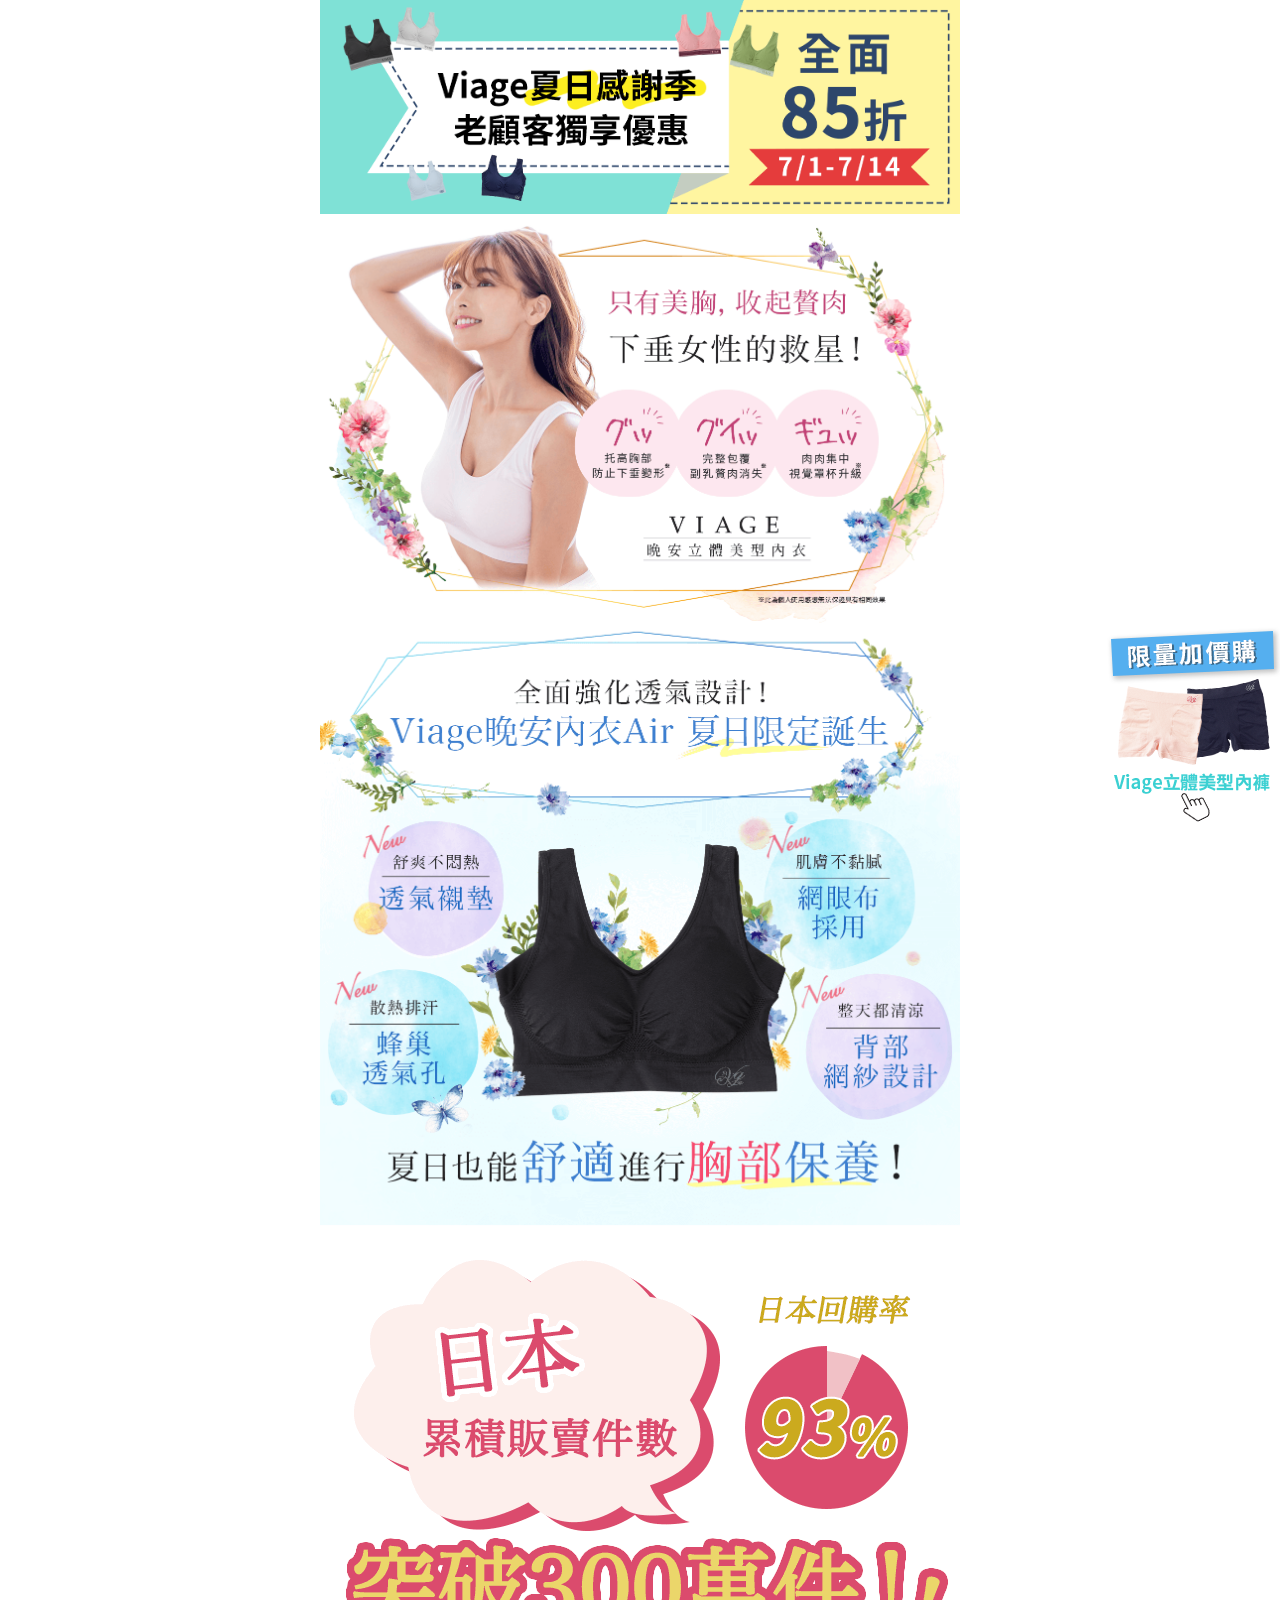
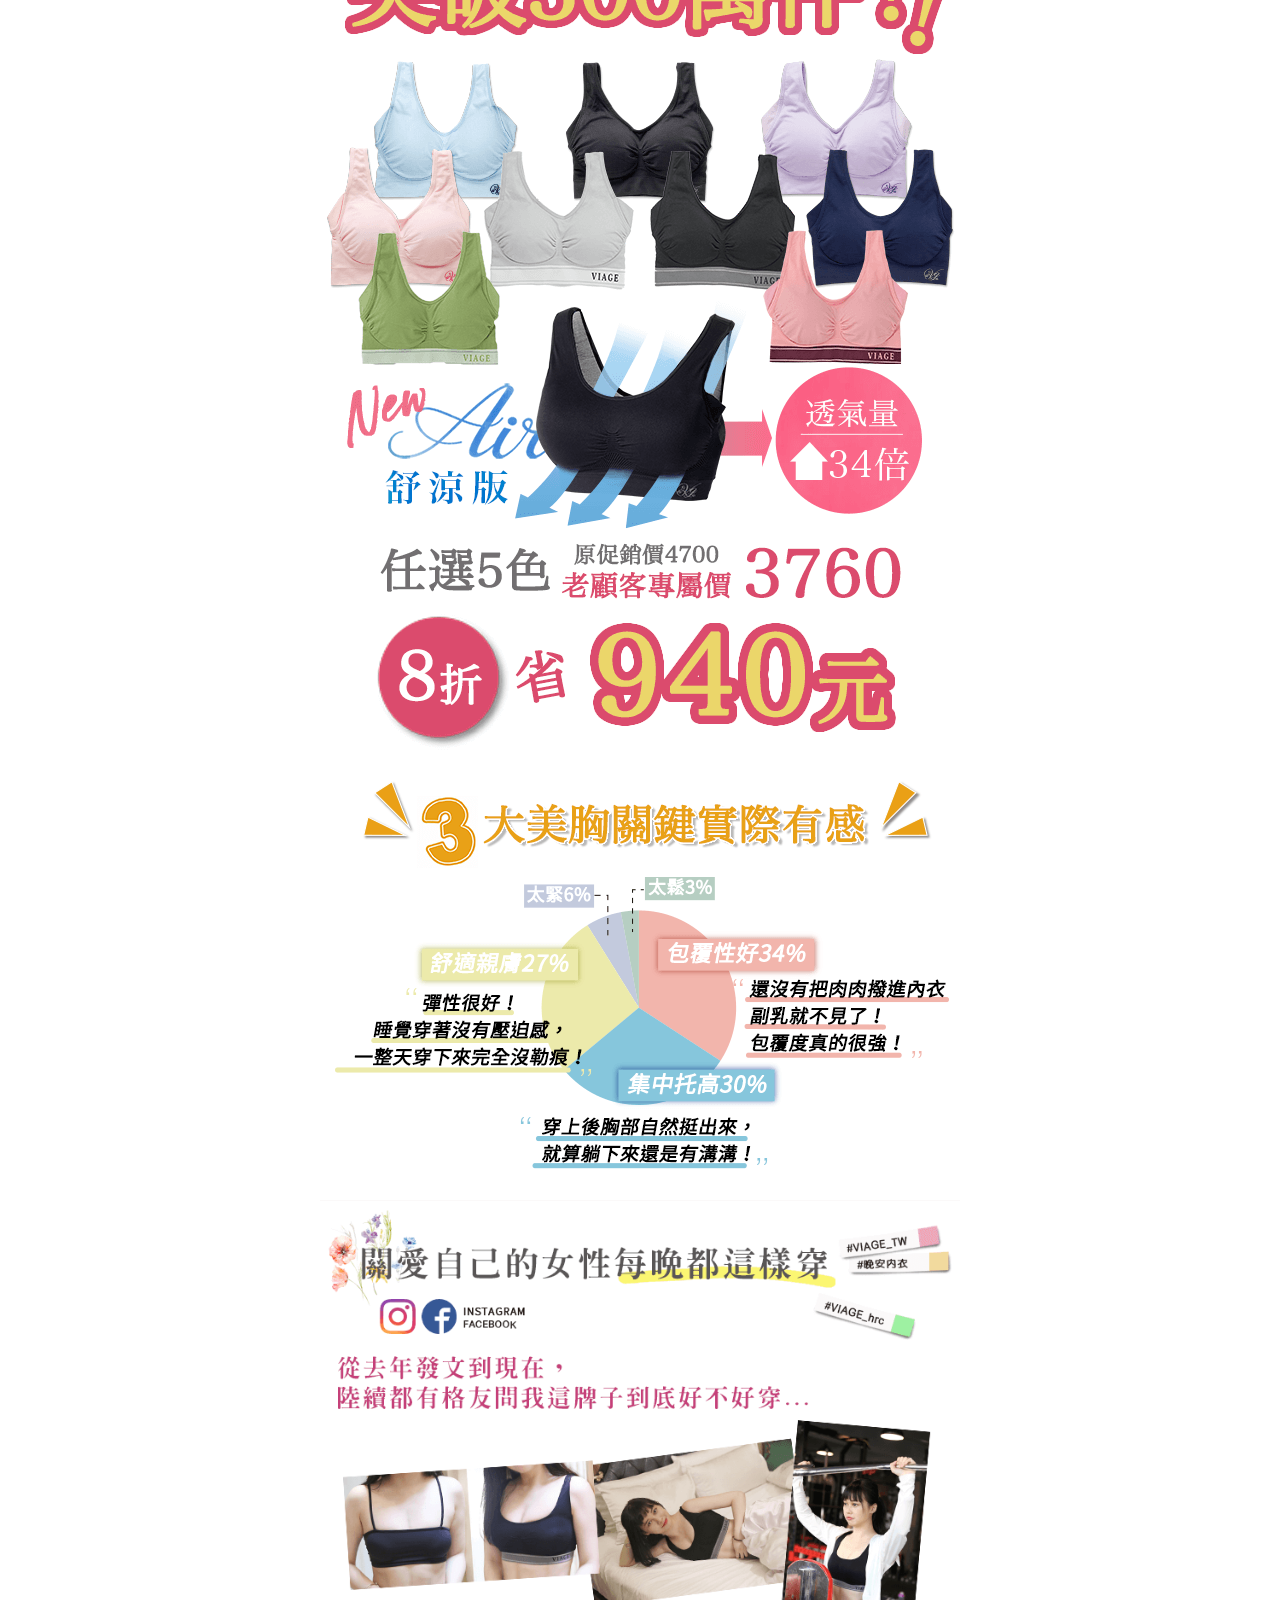
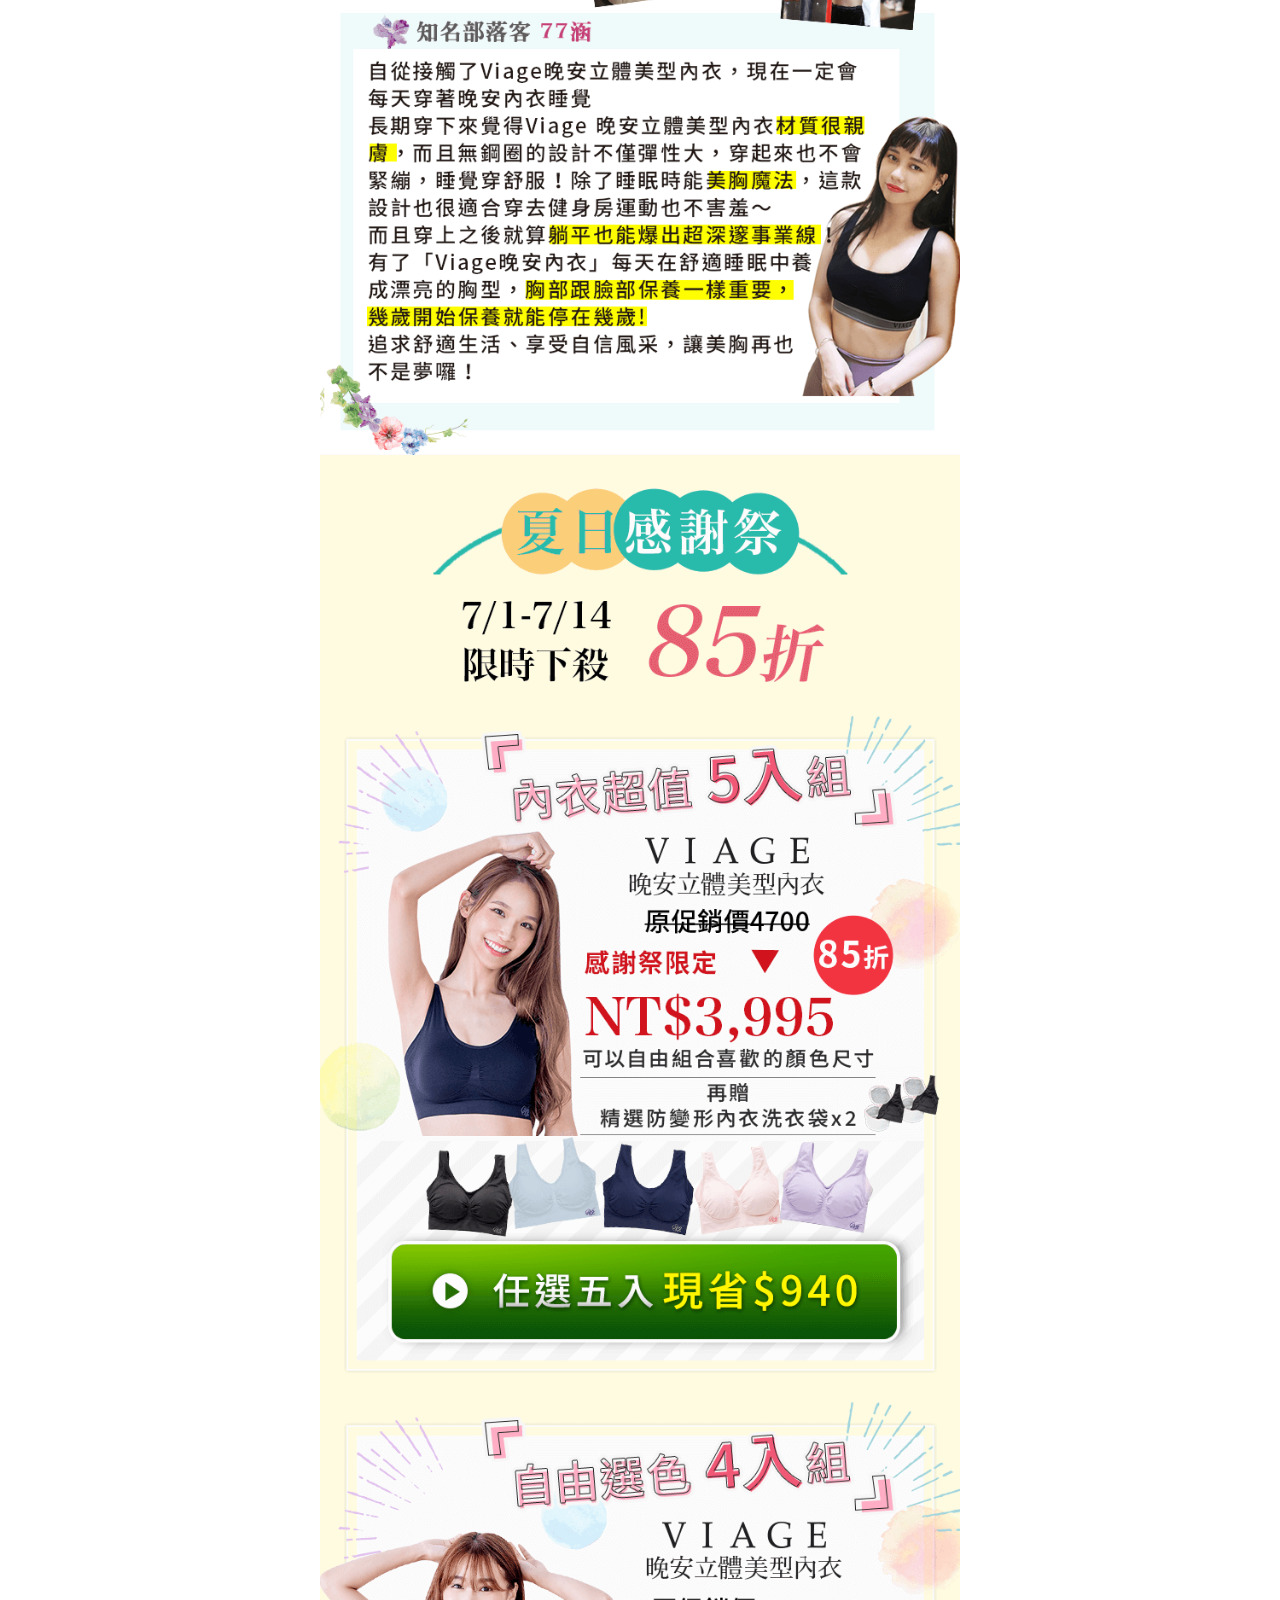
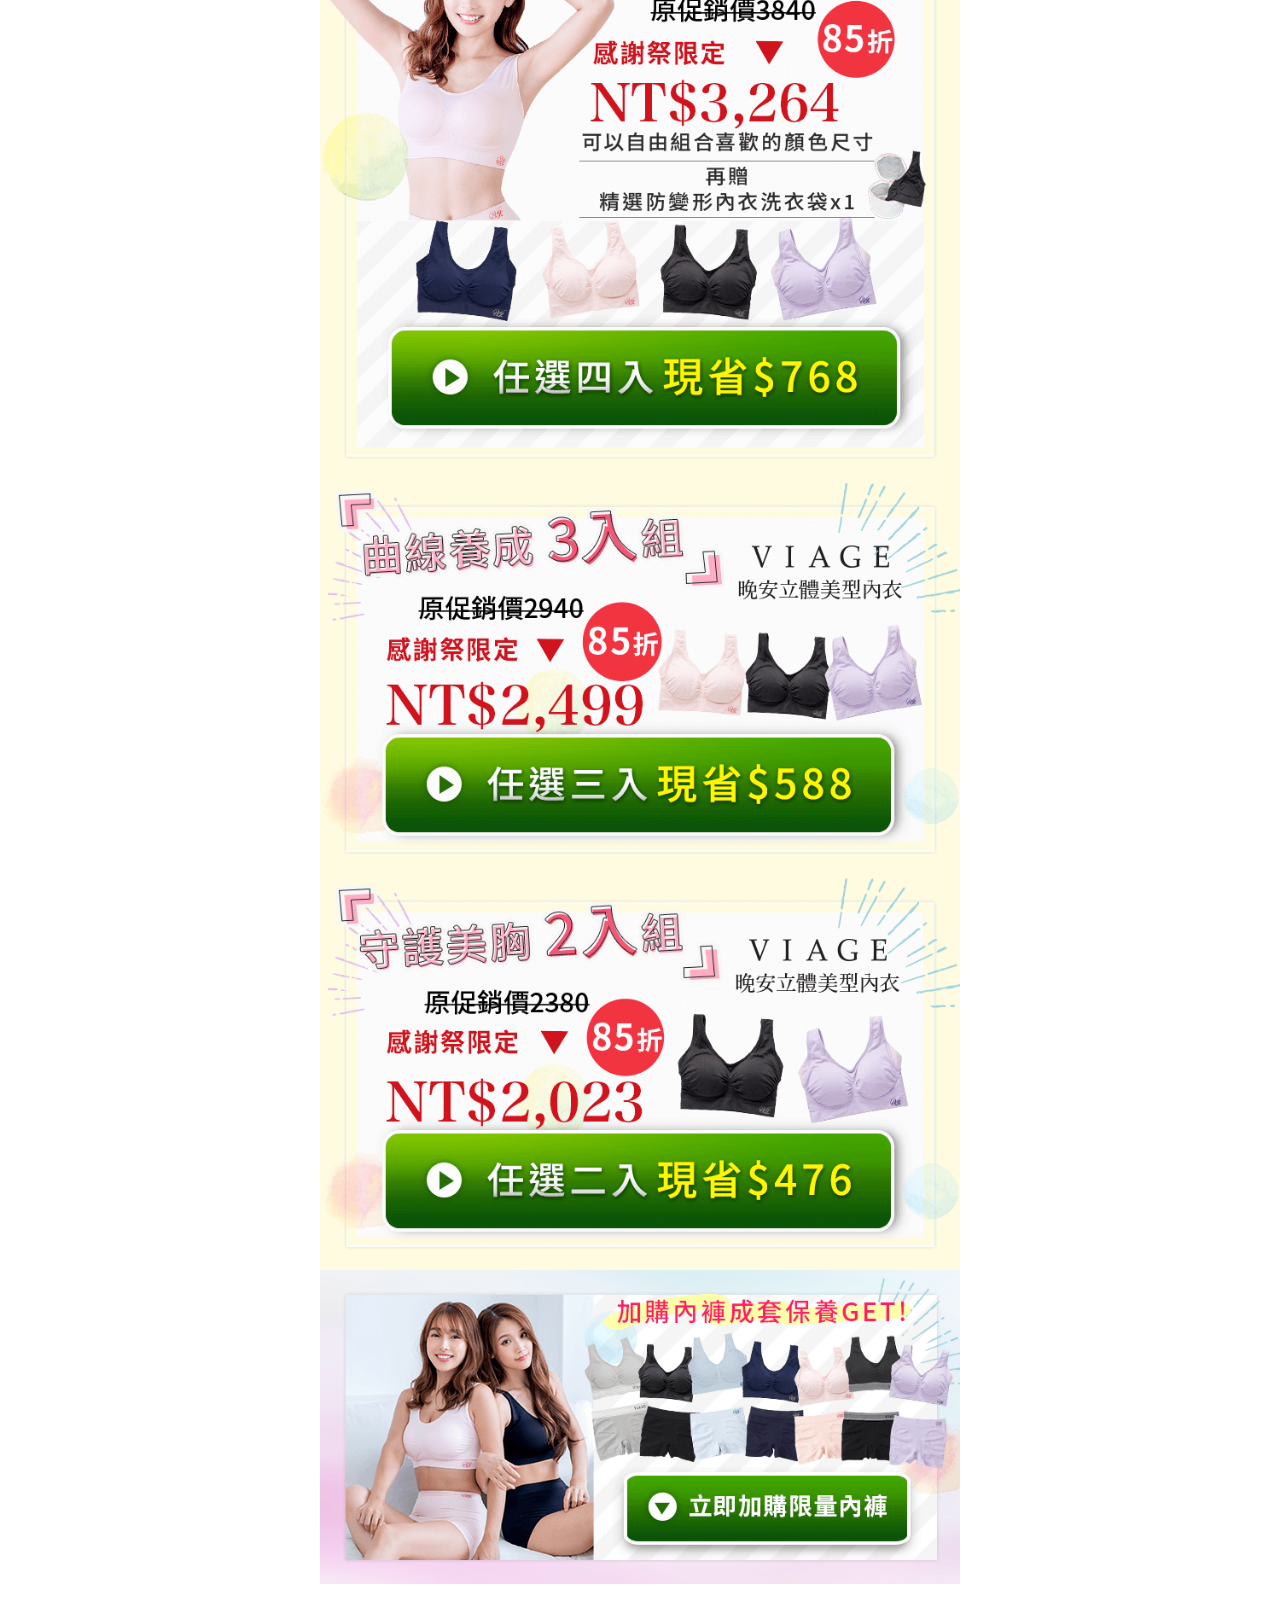
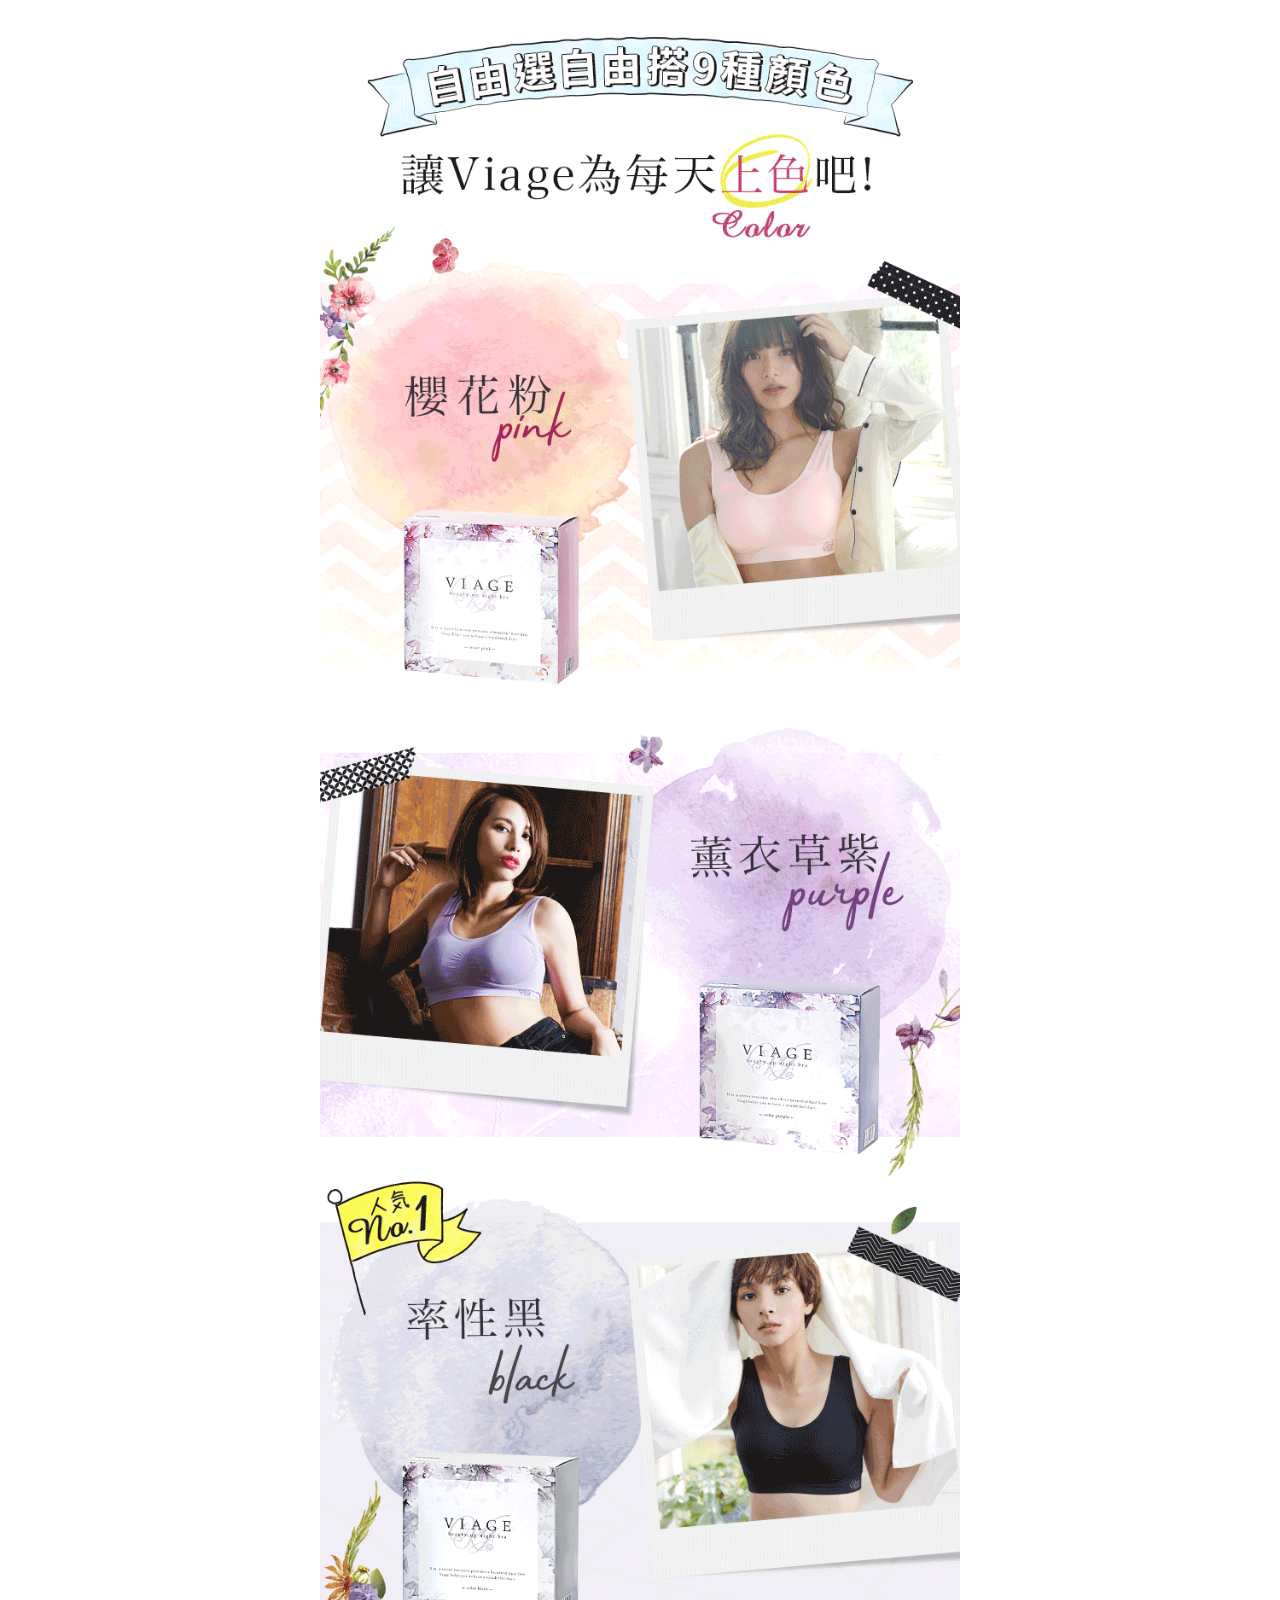
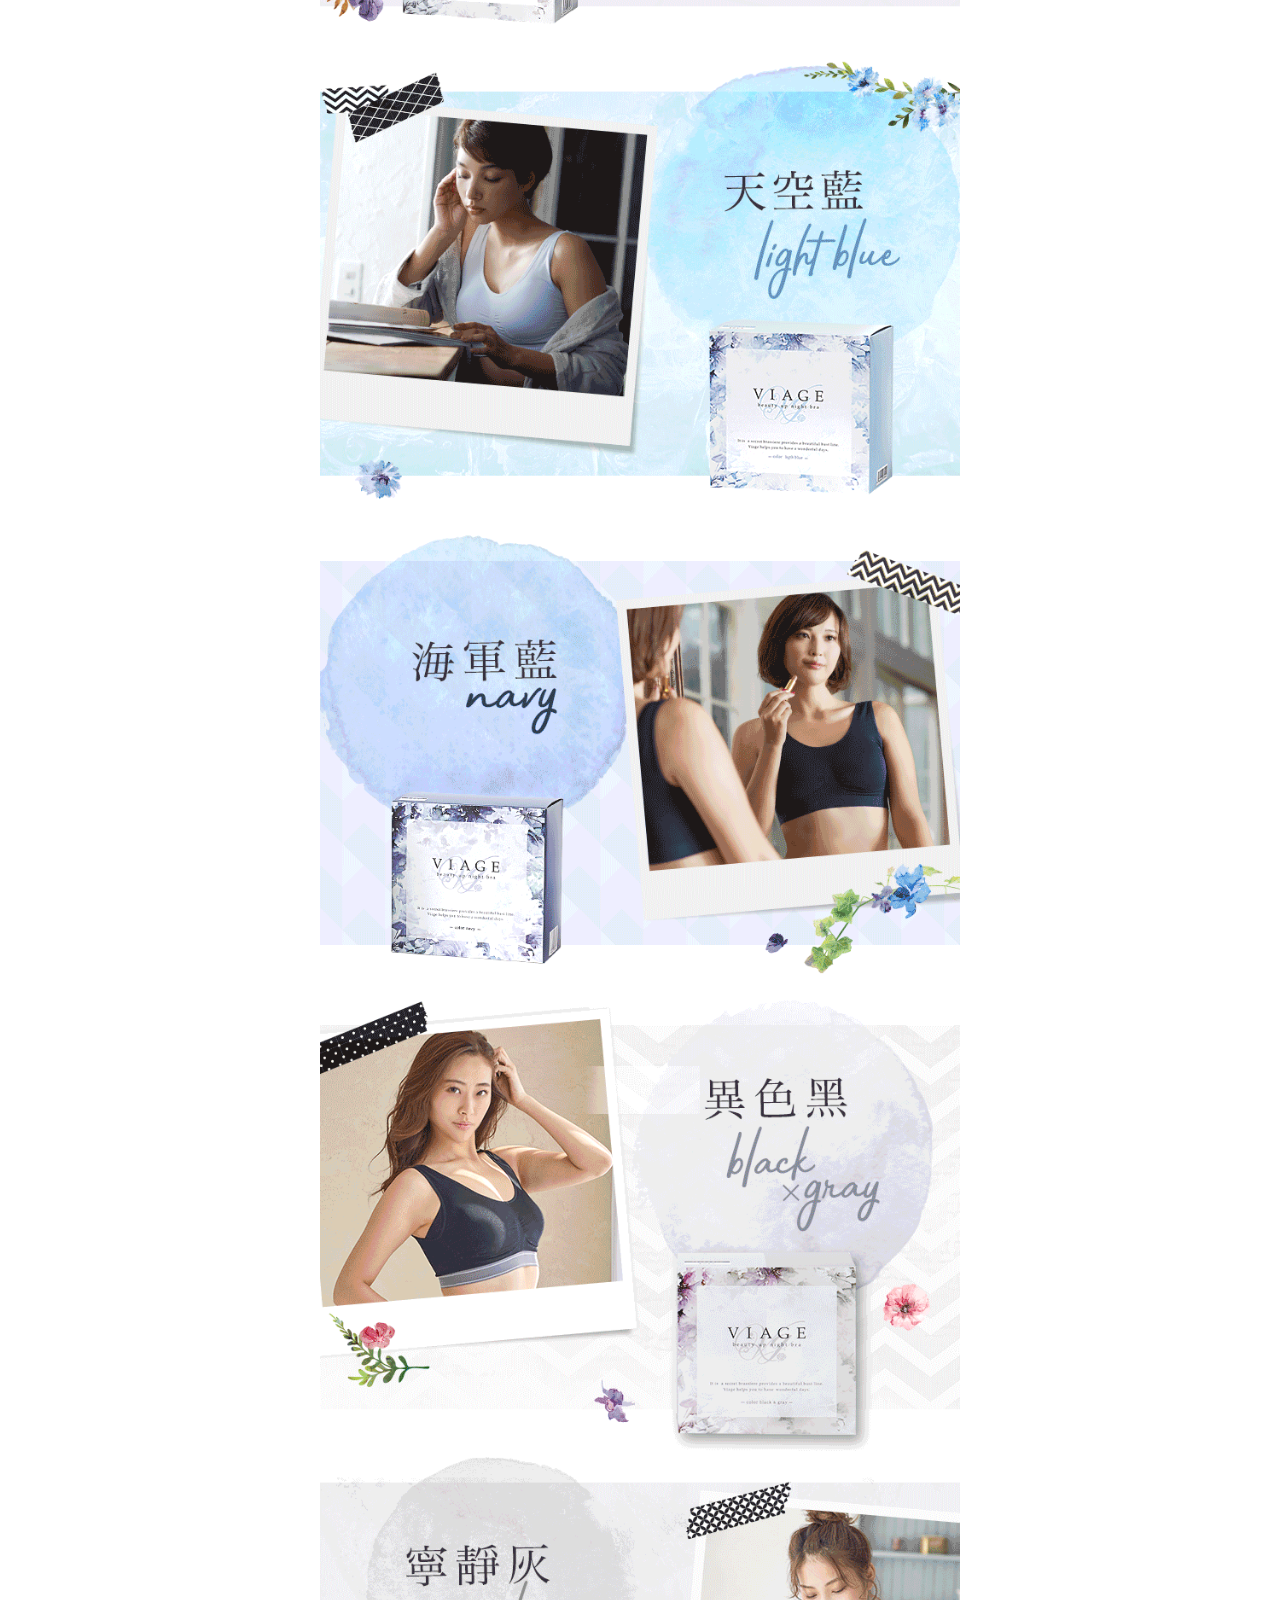
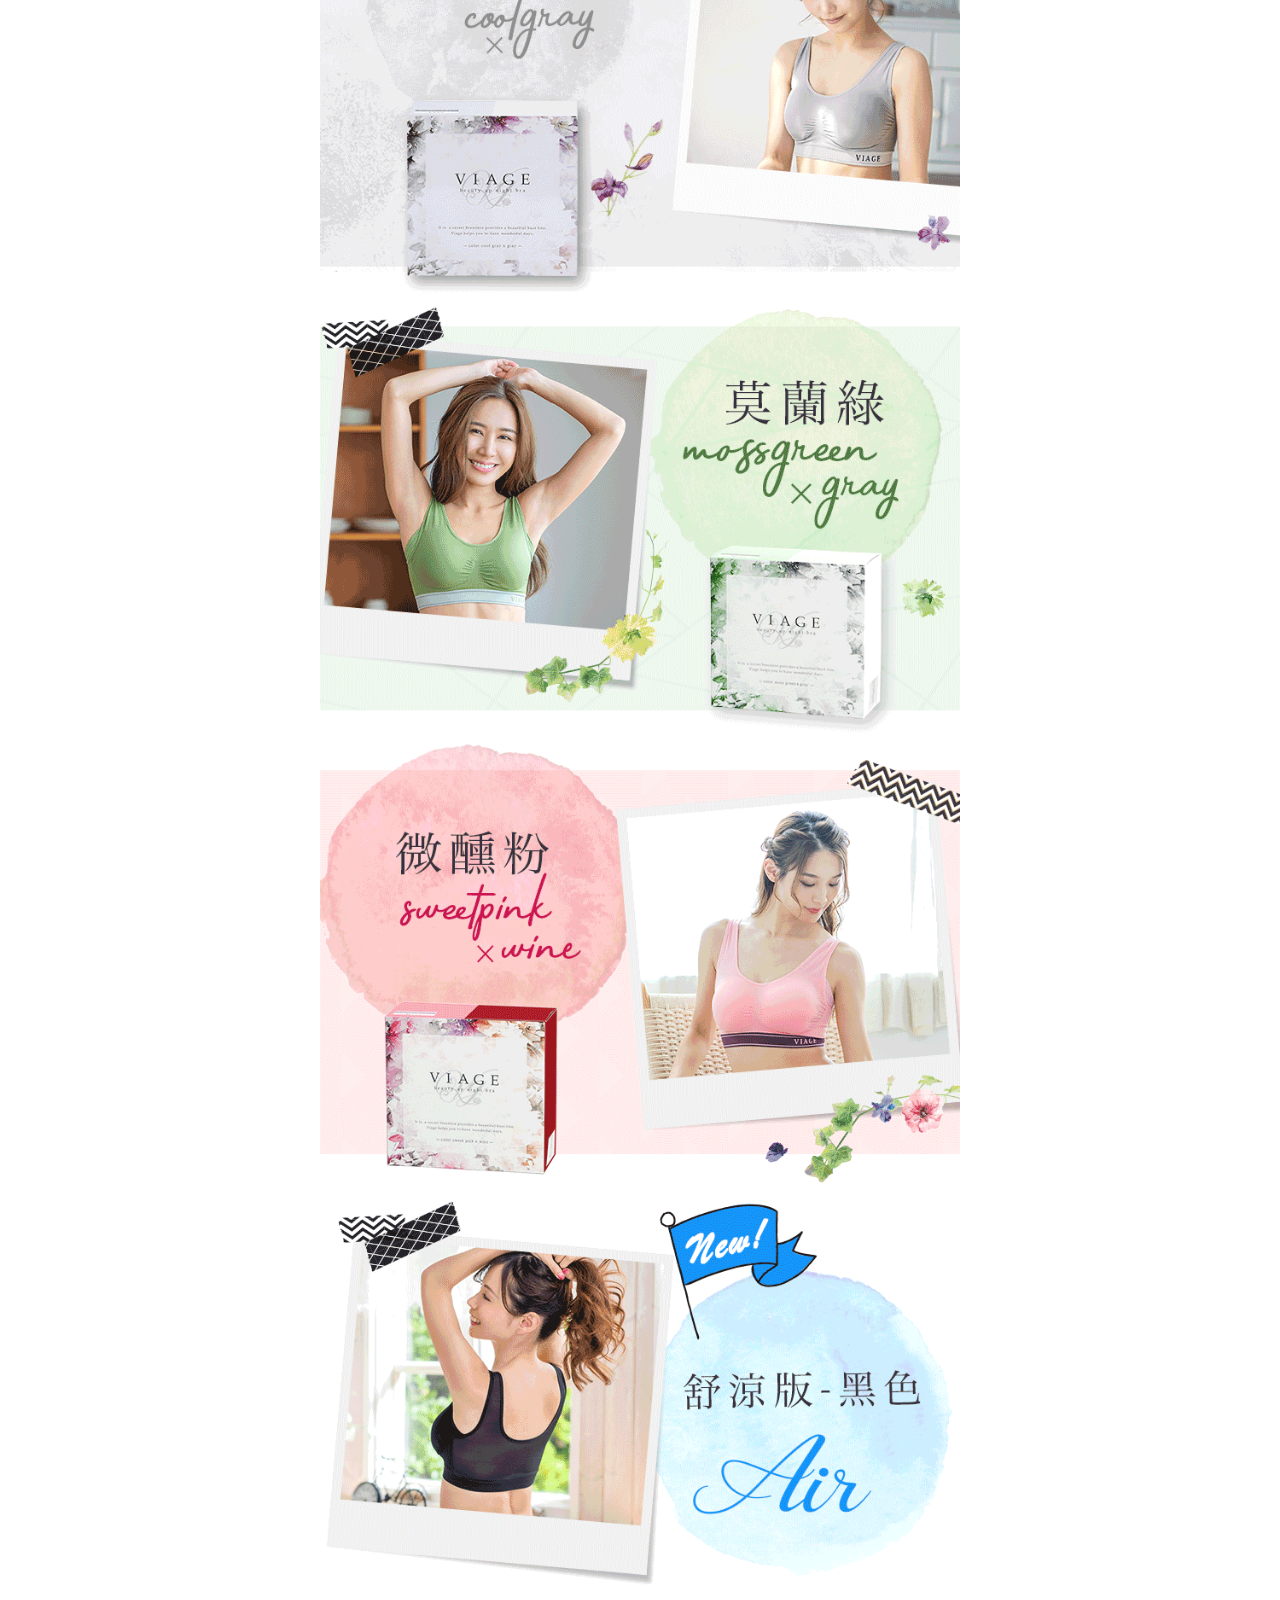
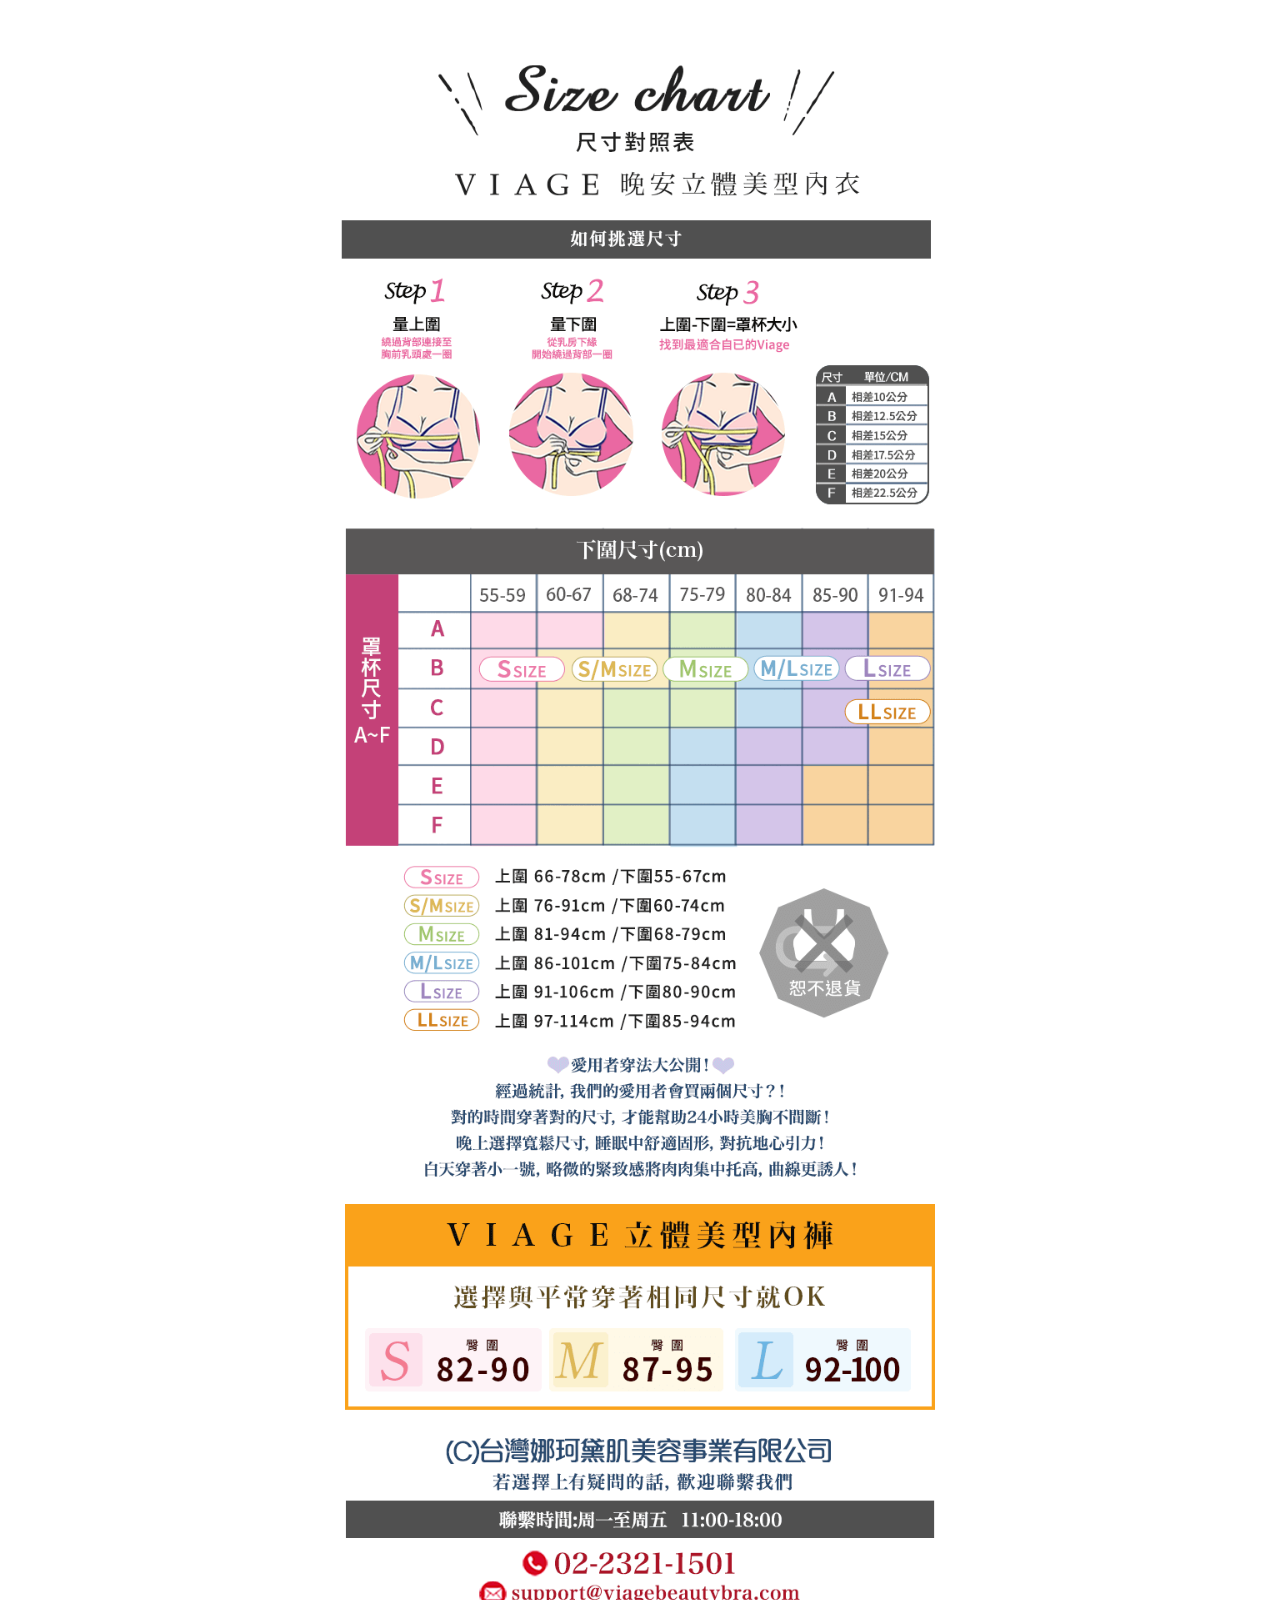
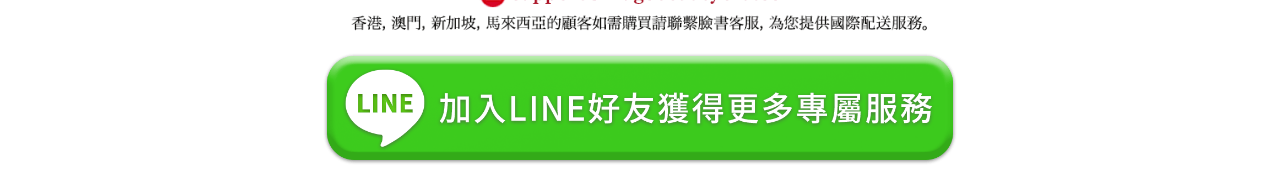
==== commit 43a9c531: "20210708_buybtn update" ====
--- a/index.html
+++ b/index.html
@@ -81,7 +81,7 @@
         <div id="container">
             <a id="gotop"></a>
             <div class="buybtn btn_pants_2">
-                <a href="#offer_pants"></a><img src="images/gotop.png" title=""></a>
+                <a href="#offer_pants"></a><img src="images/buybtn.png" title=""></a>
             </div>
             <div id="contents_standard" class="contents">
                 <!-- selectProductWithProduct -->
--- a/css/style.css
+++ b/css/style.css
@@ -191,6 +191,7 @@
  }
  
  .buybtn{
+    cursor:pointer;
     width: 174px;
     position: fixed;
     right: 0;
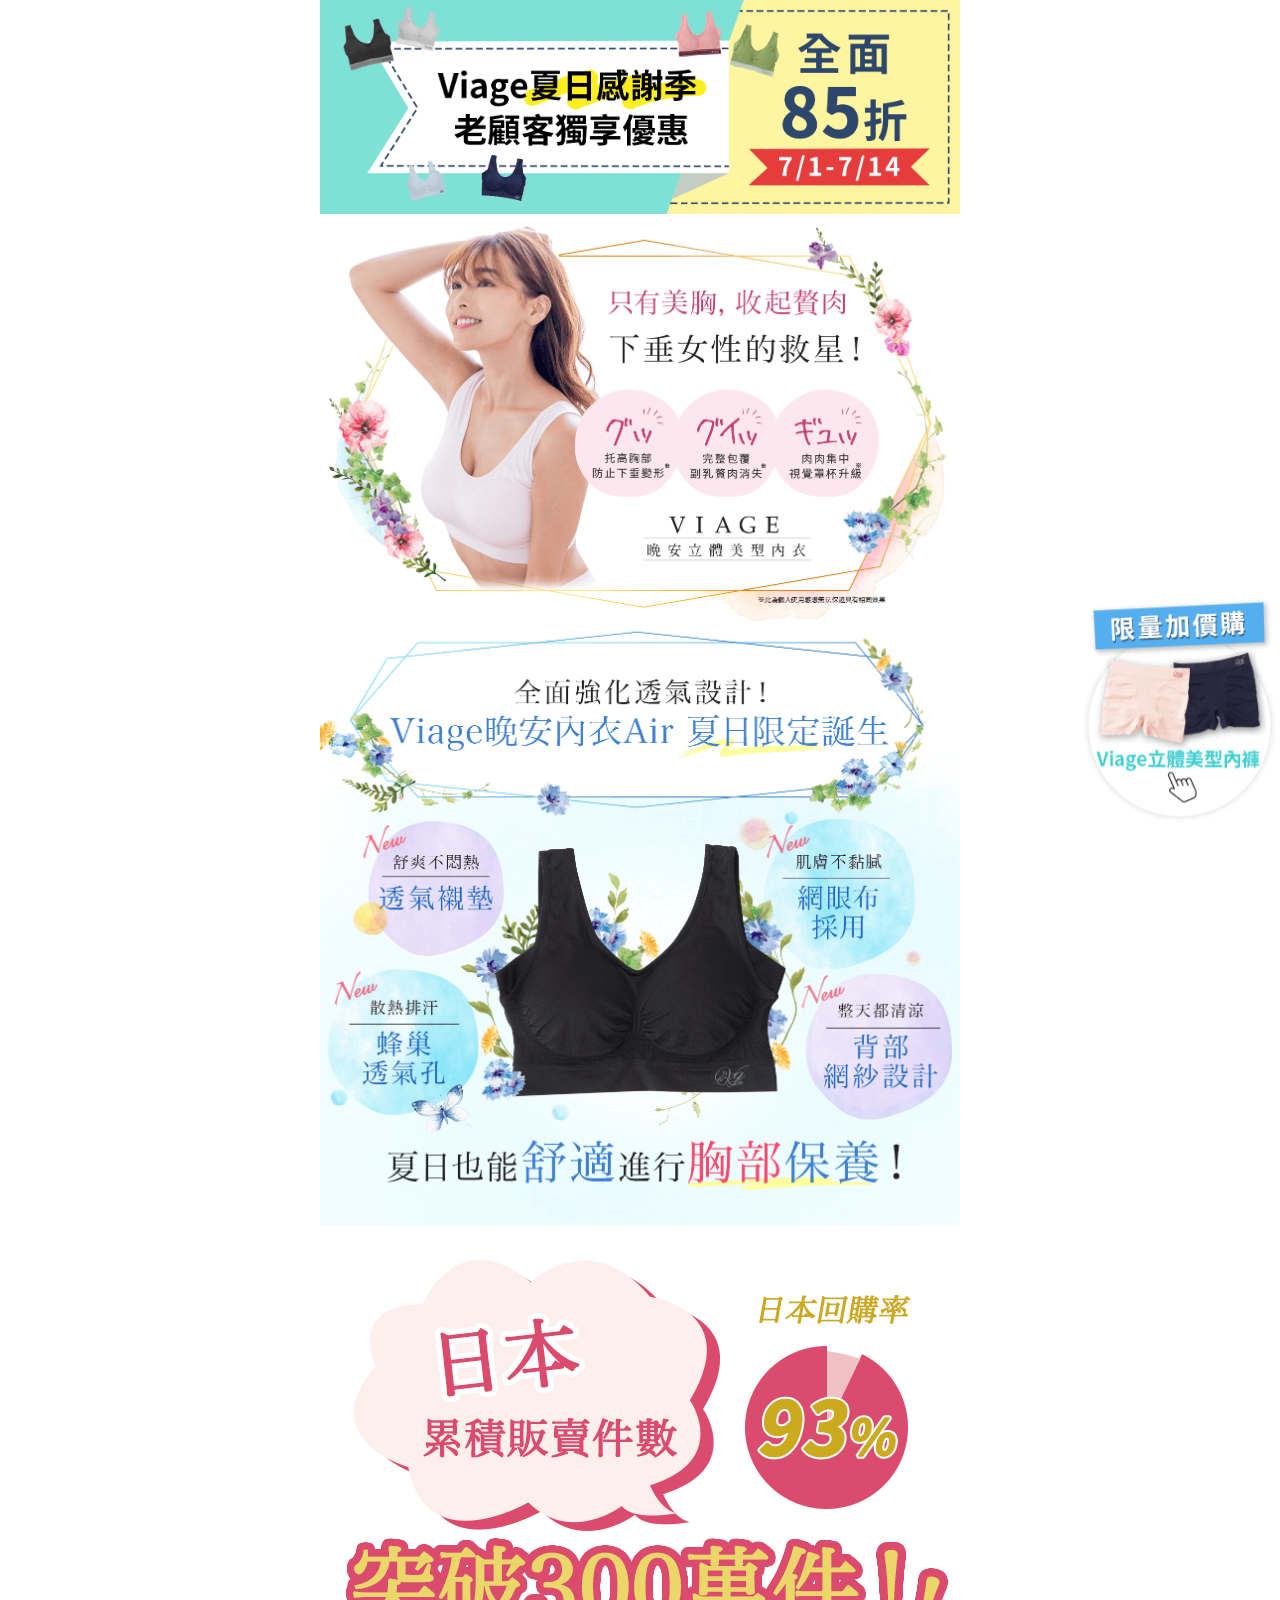
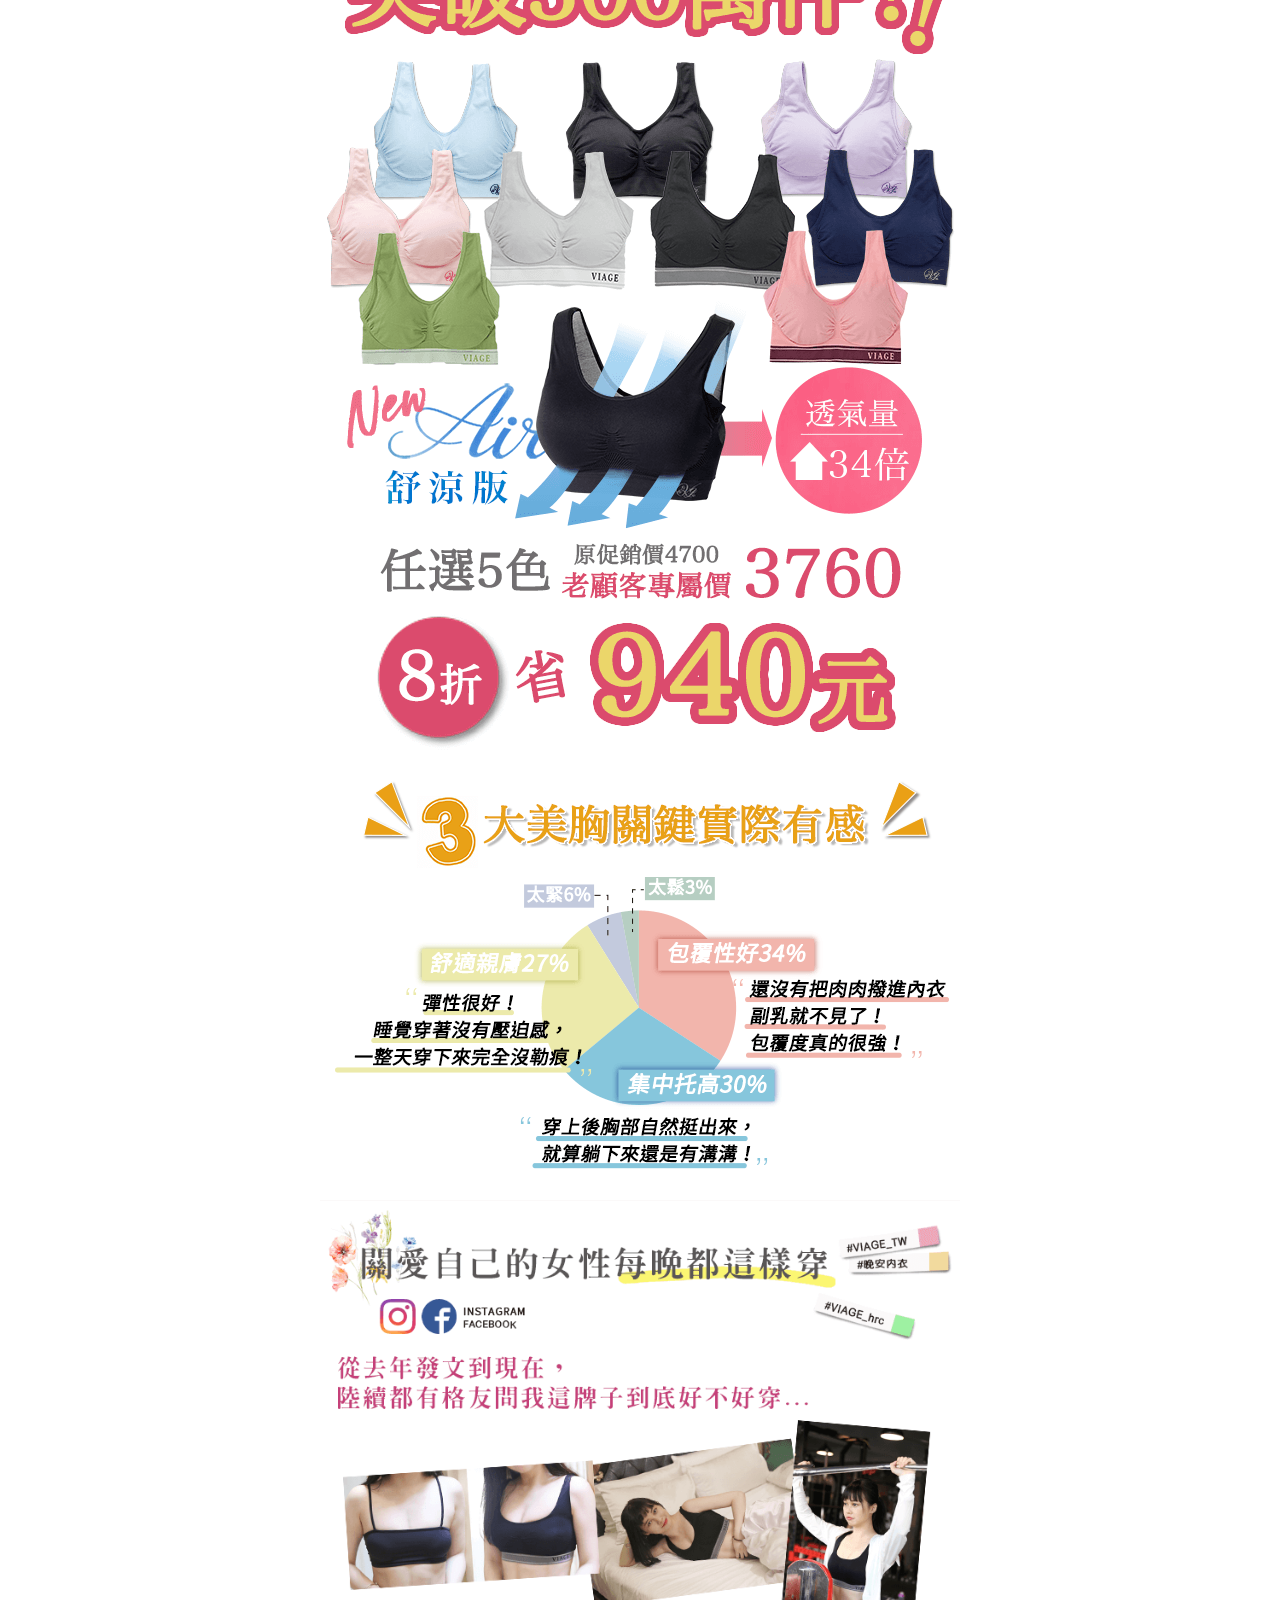
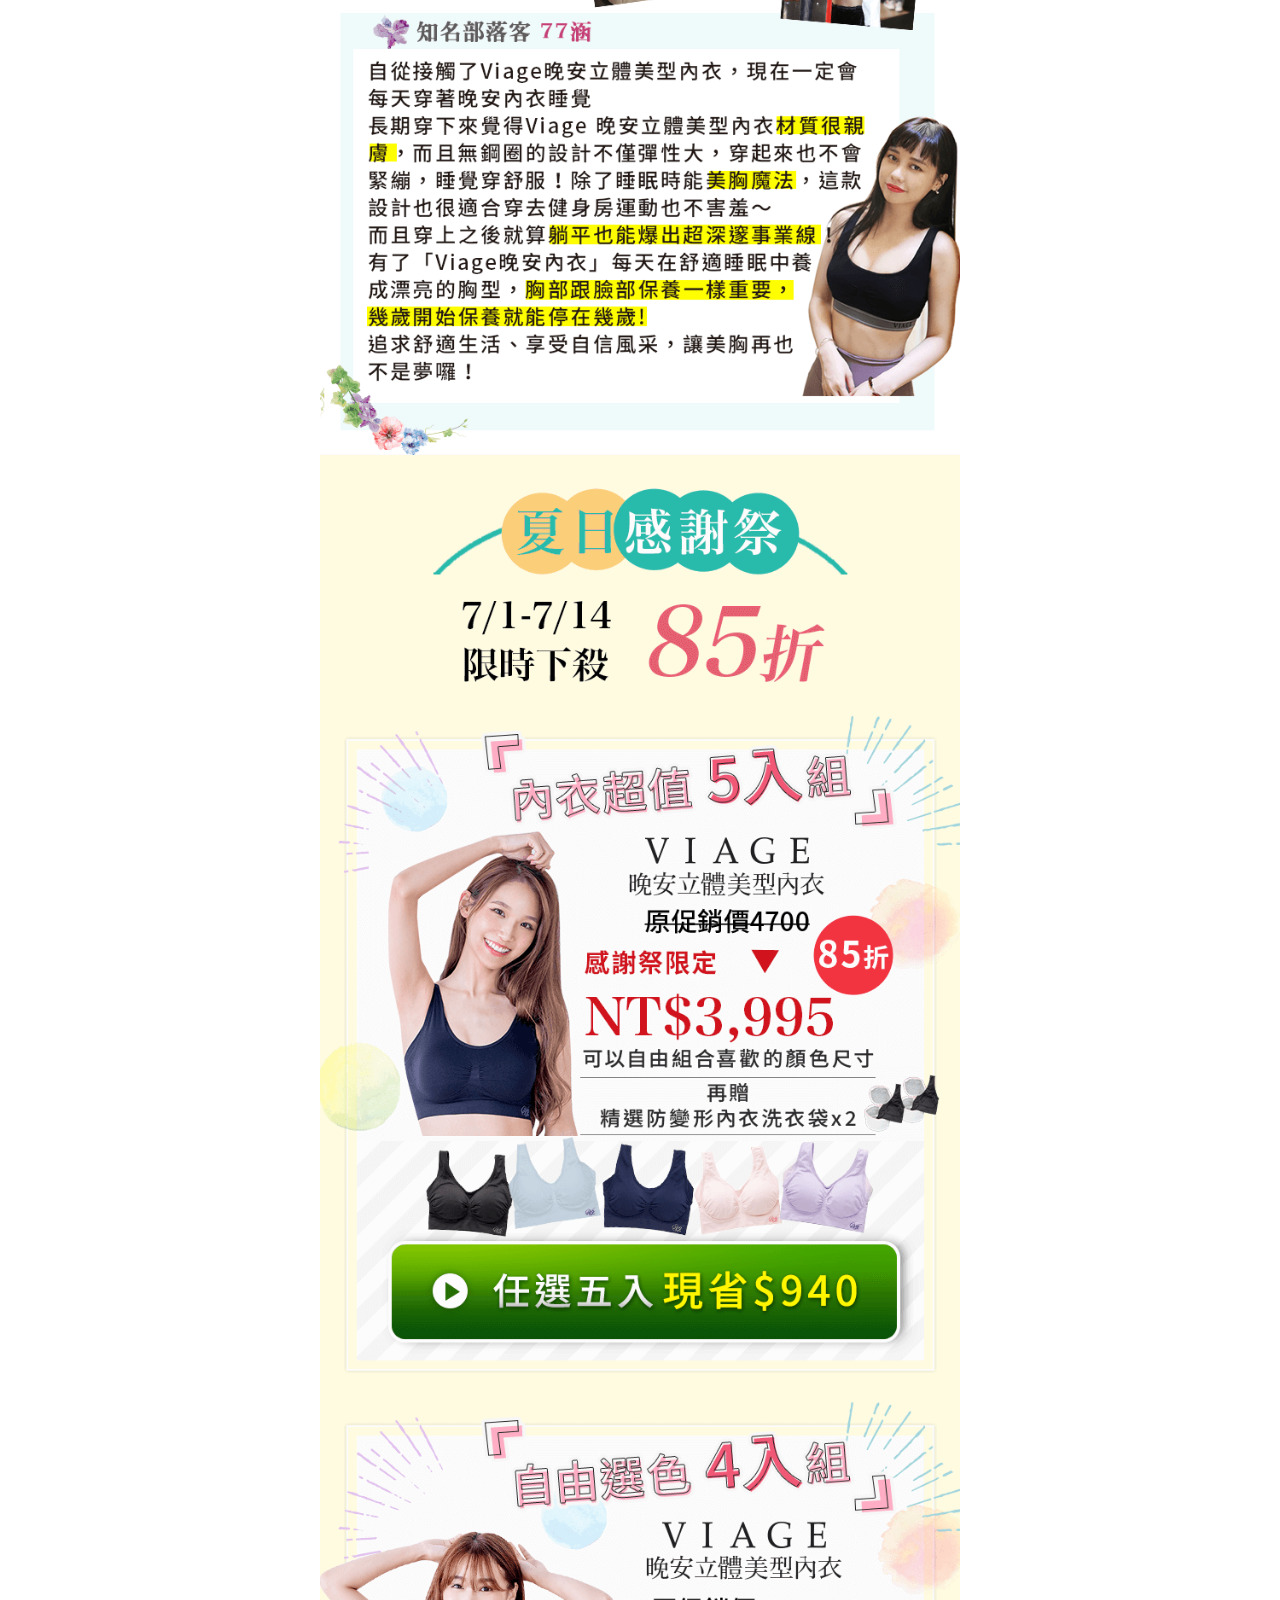
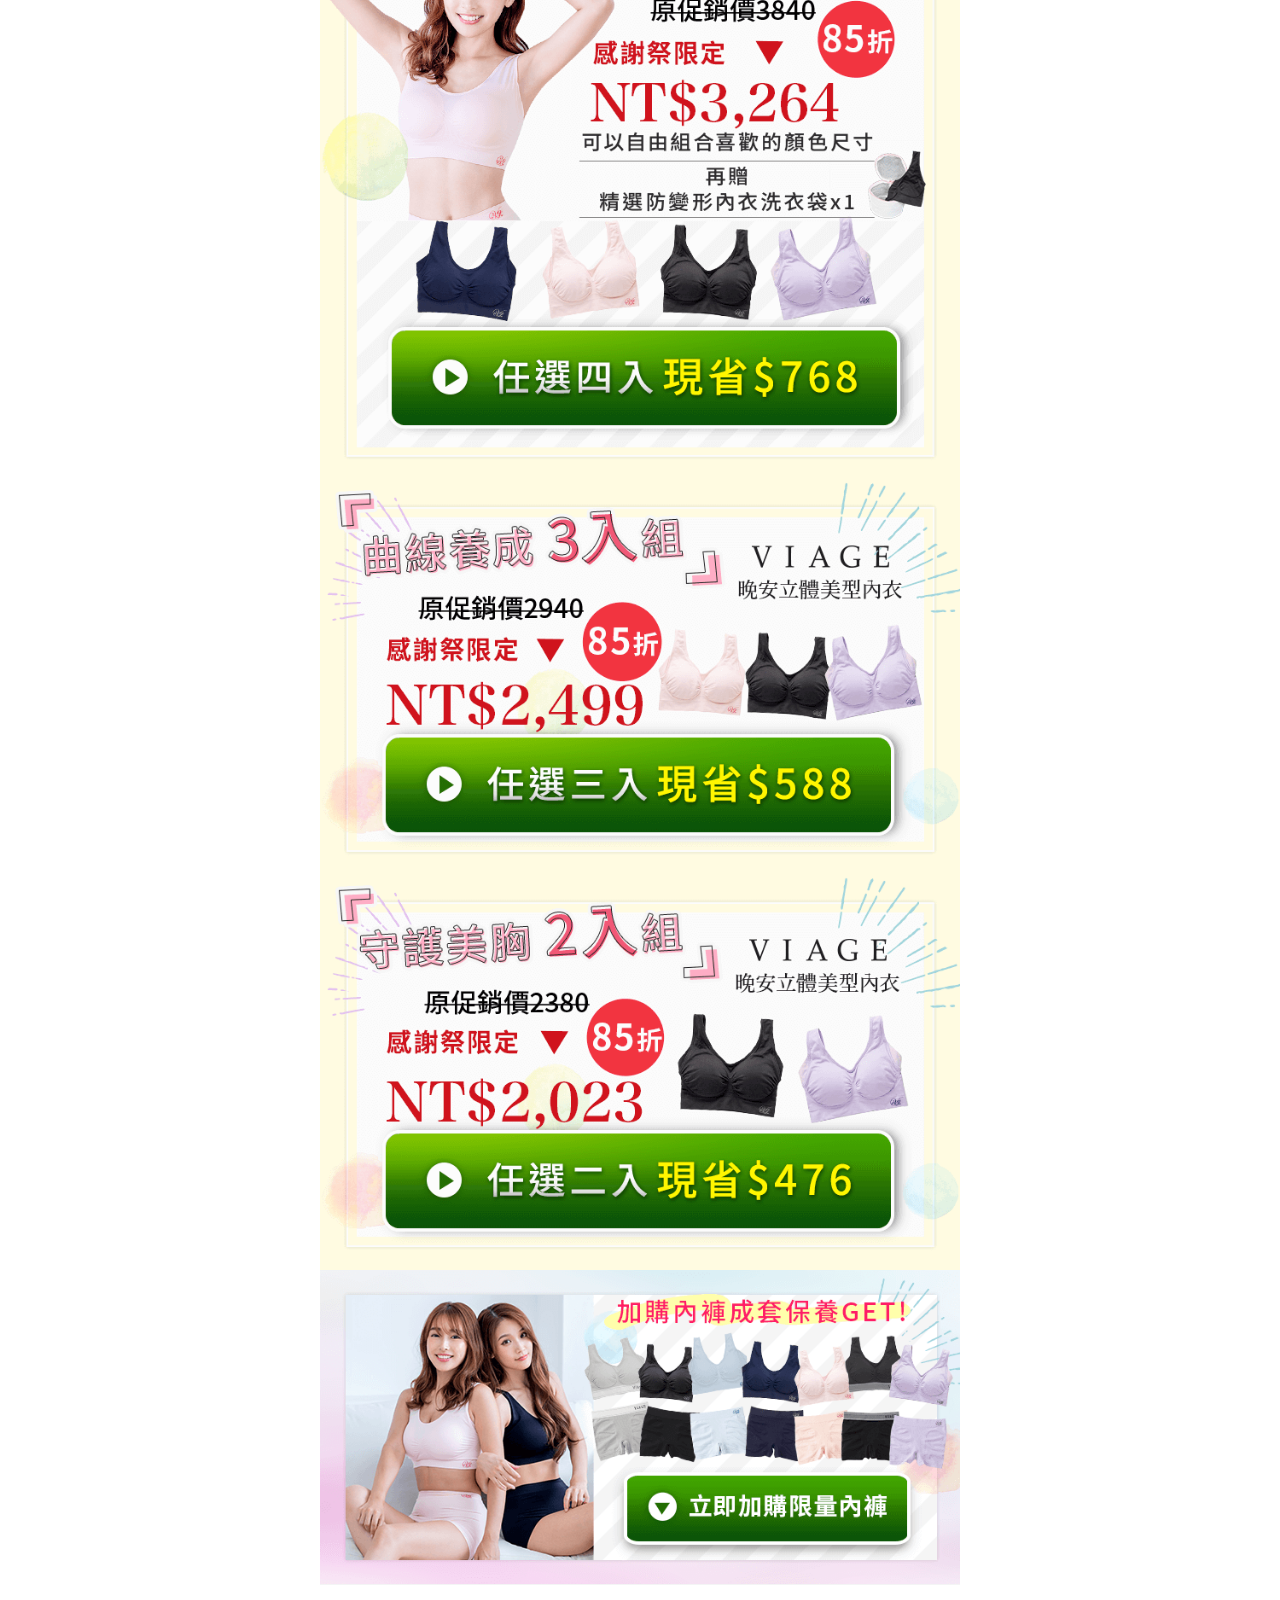
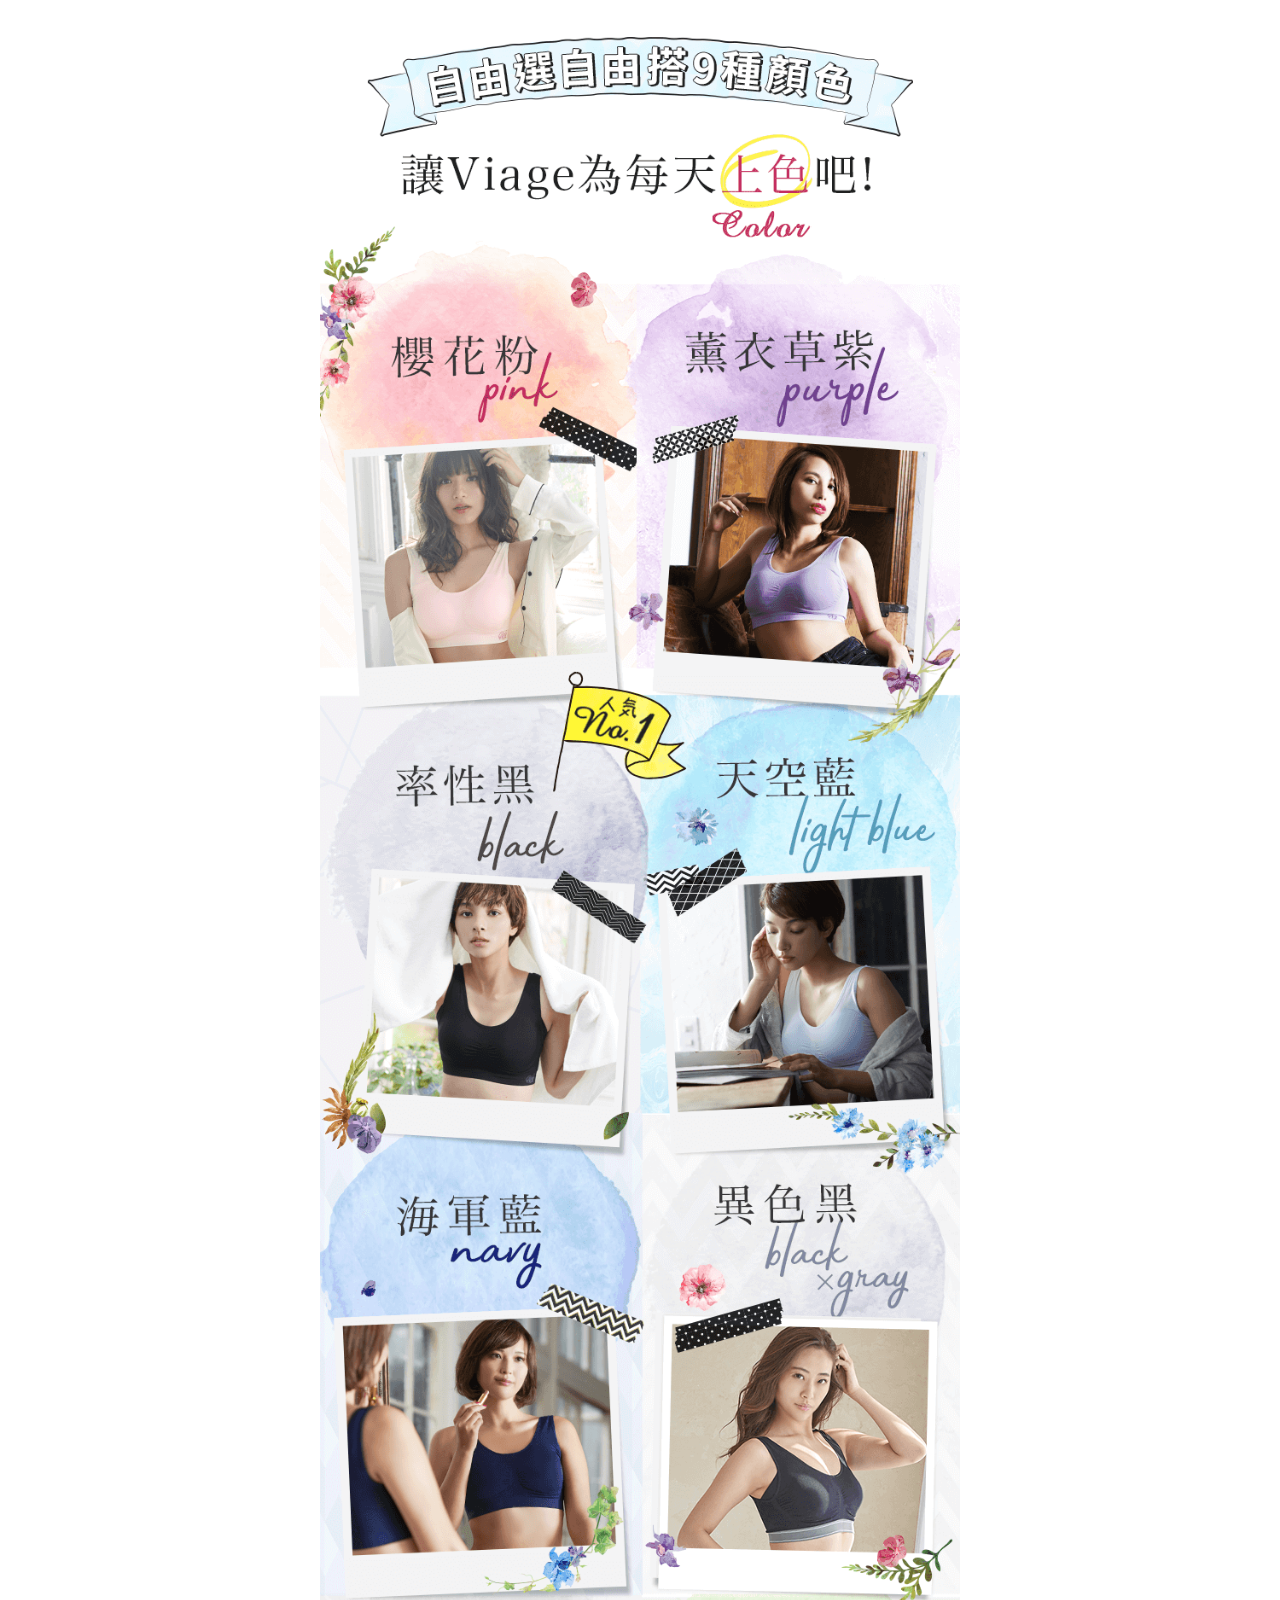
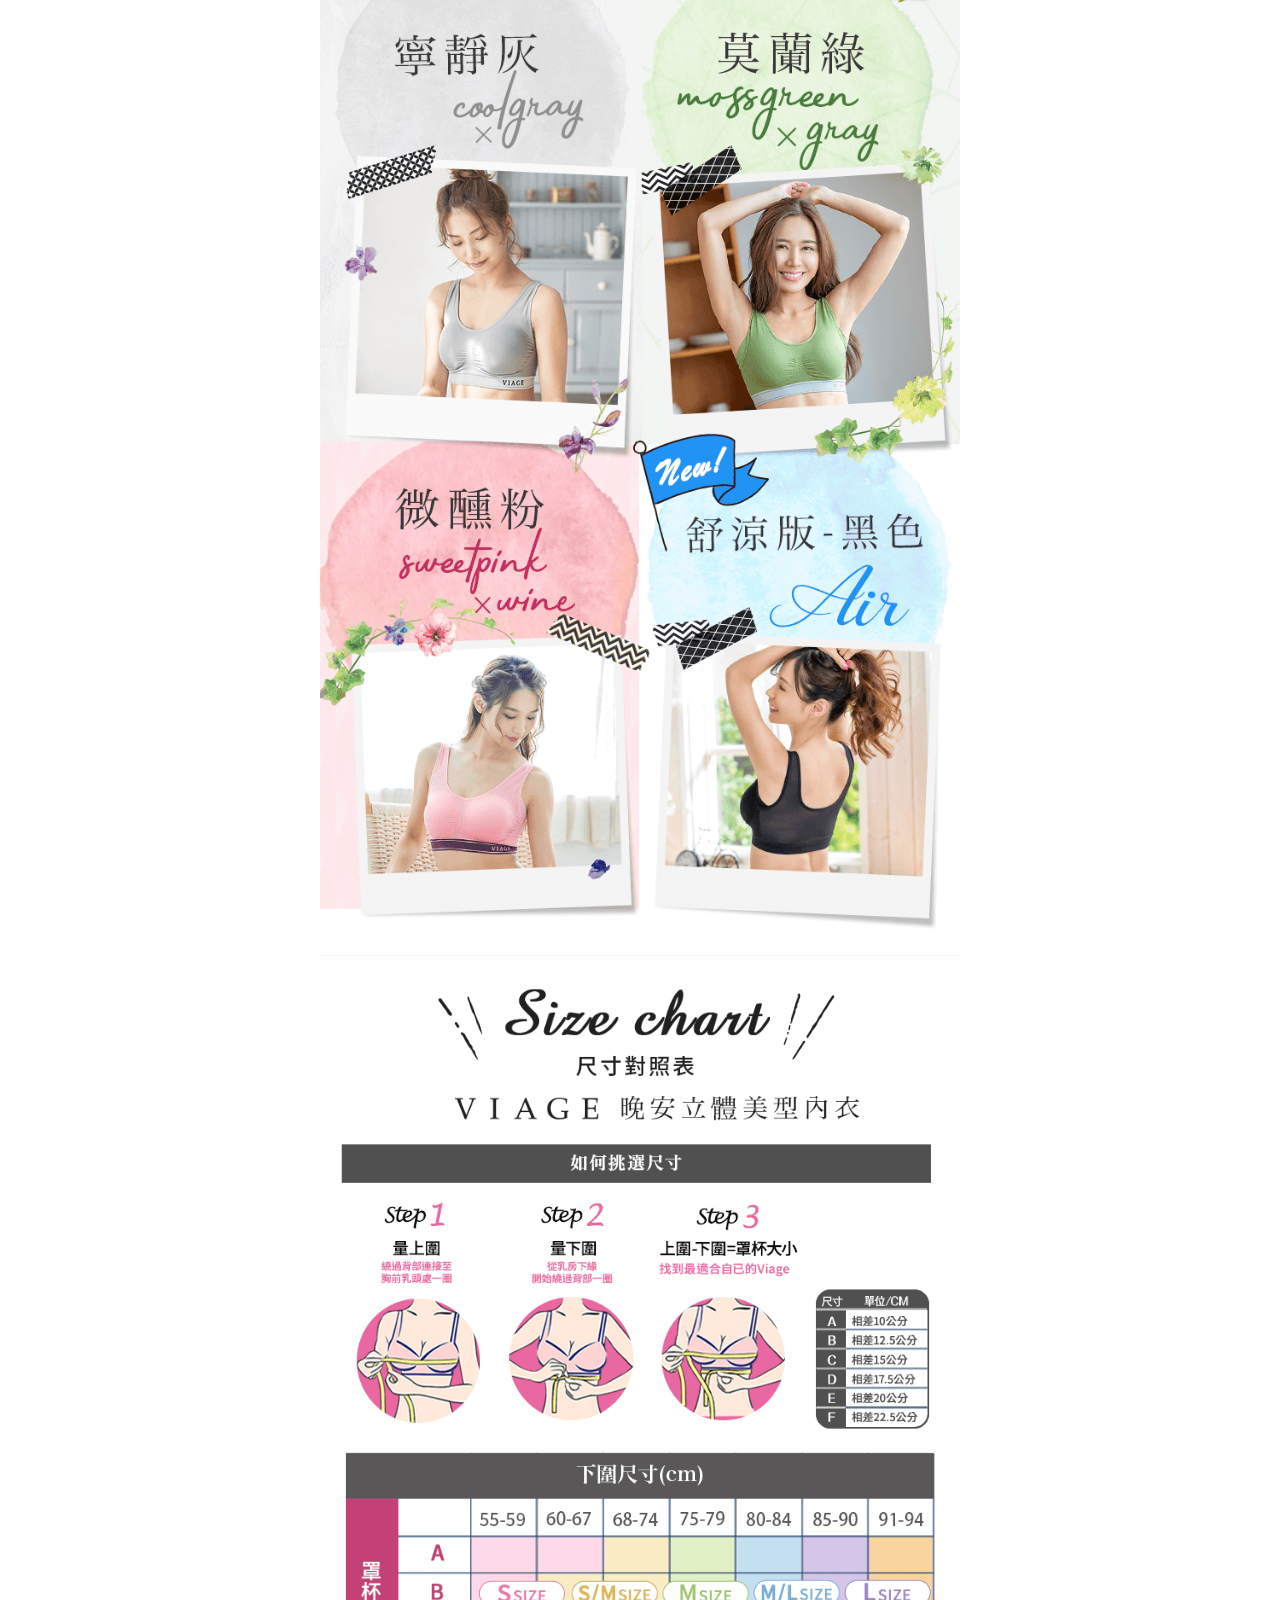
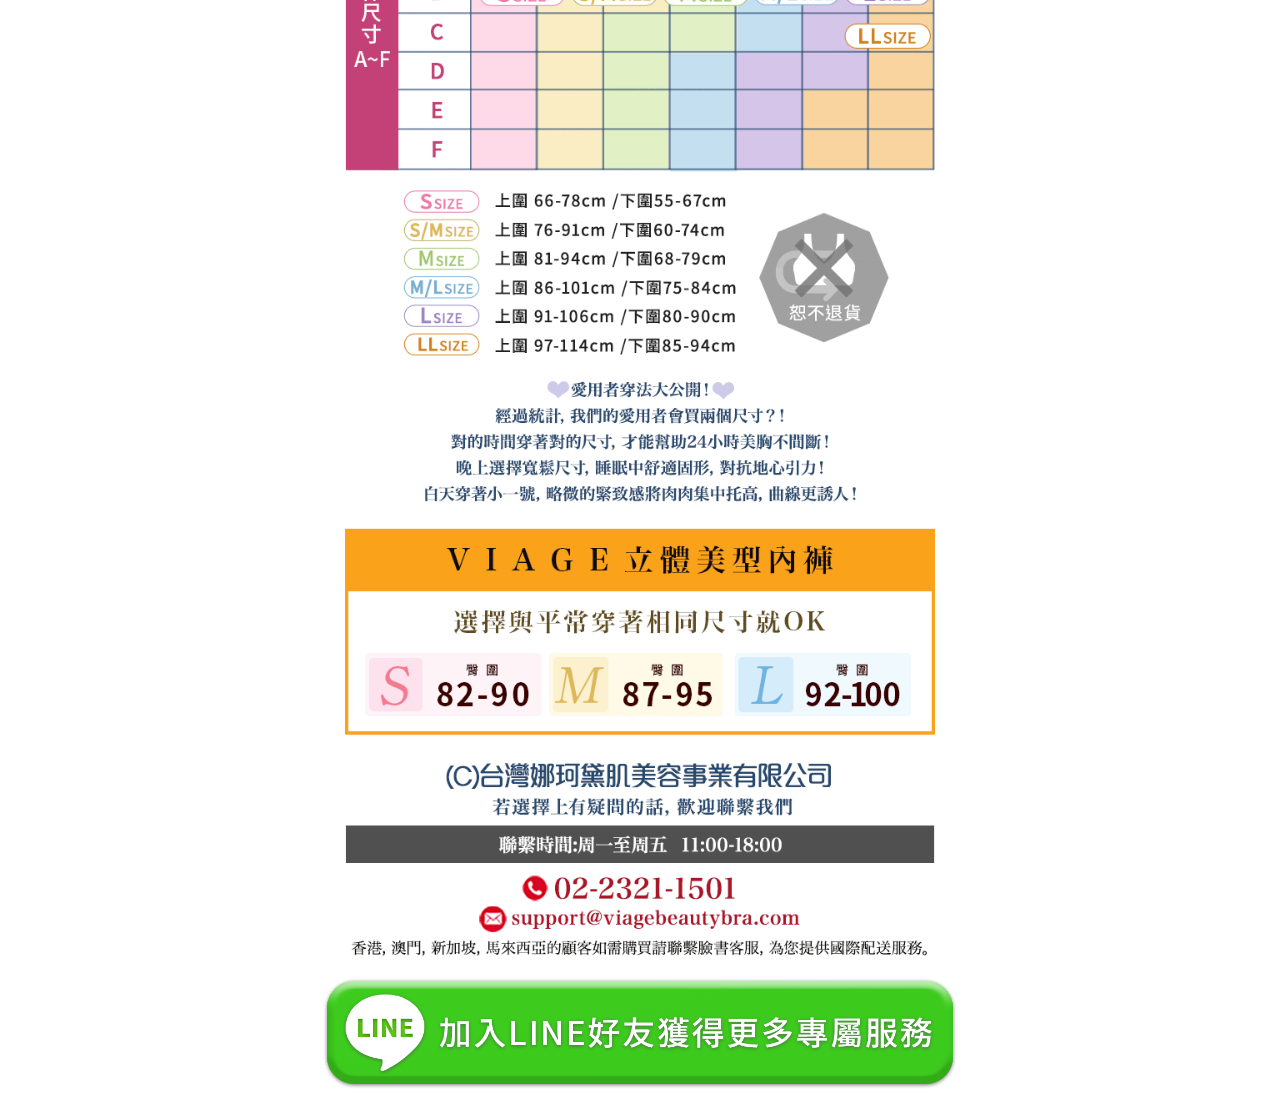
==== commit 3a841817: "20210709_cart update" ====
--- a/index.html
+++ b/index.html
@@ -18,8 +18,10 @@
     <link href="https://fonts.googleapis.com/css?family=Noto+Serif+TC" rel="stylesheet">
     <script src="https://code.jquery.com/jquery-3.4.1.min.js"
         integrity="sha256-CSXorXvZcTkaix6Yvo6HppcZGetbYMGWSFlBw8HfCJo=" crossorigin="anonymous"></script>
+    <link rel="stylesheet" href="https://cdnjs.cloudflare.com/ajax/libs/animate.css/4.1.1/animate.min.css" />
     <!-- ▲自由編集箇所▲ -->
     <!-- 編集削除禁止※ACCESS　JAVASCRIPT※編集削除禁止 -->
+    <meta name="referrer" content="unsafe-url">
     <link href=/VCommonFiles/app.min.js rel=preload as=script>
     <link href=/VCommonFiles/css/app.css rel=preload as=style>
     <link href=/VCommonFiles/css/app.css rel=stylesheet>
@@ -80,7 +82,7 @@
     <div id="wrapper">
         <div id="container">
             <a id="gotop"></a>
-            <div class="buybtn btn_pants_2">
+            <div class="buybtn btn_pants_2 animate__animated animate__pulse animate__infinite">
                 <a href="#offer_pants"></a><img src="images/buybtn.png" title=""></a>
             </div>
             <div id="contents_standard" class="contents">
--- a/css/style.css
+++ b/css/style.css
@@ -192,7 +192,7 @@
  
  .buybtn{
     cursor:pointer;
-    width: 174px;
+    width: 200px;
     position: fixed;
     right: 0;
     bottom: 76px;
@@ -201,7 +201,7 @@
 .buybtn img{width: 100%; height: auto;}
 @media screen and (max-width: 768px){
     .buybtn{
-        width: 28%;
+        width: 36%;
         max-width: 170px;
     }
 }
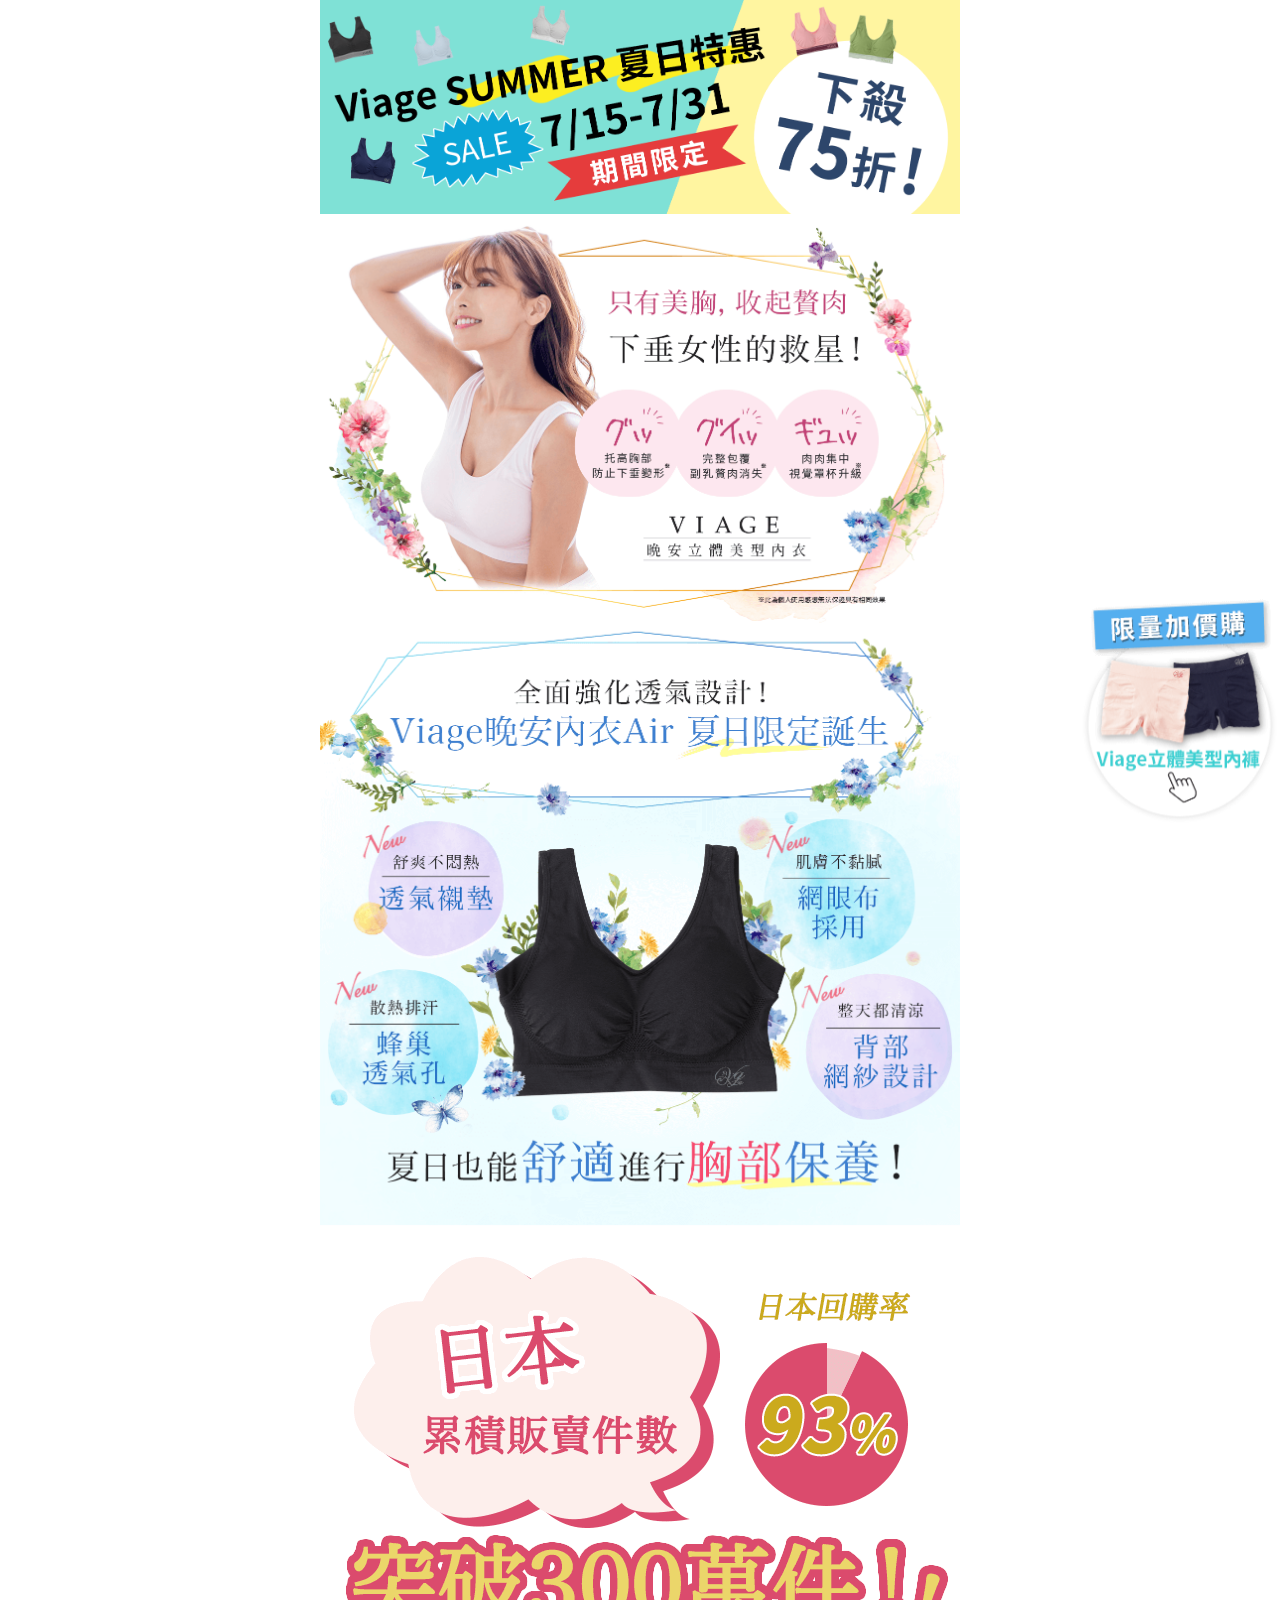
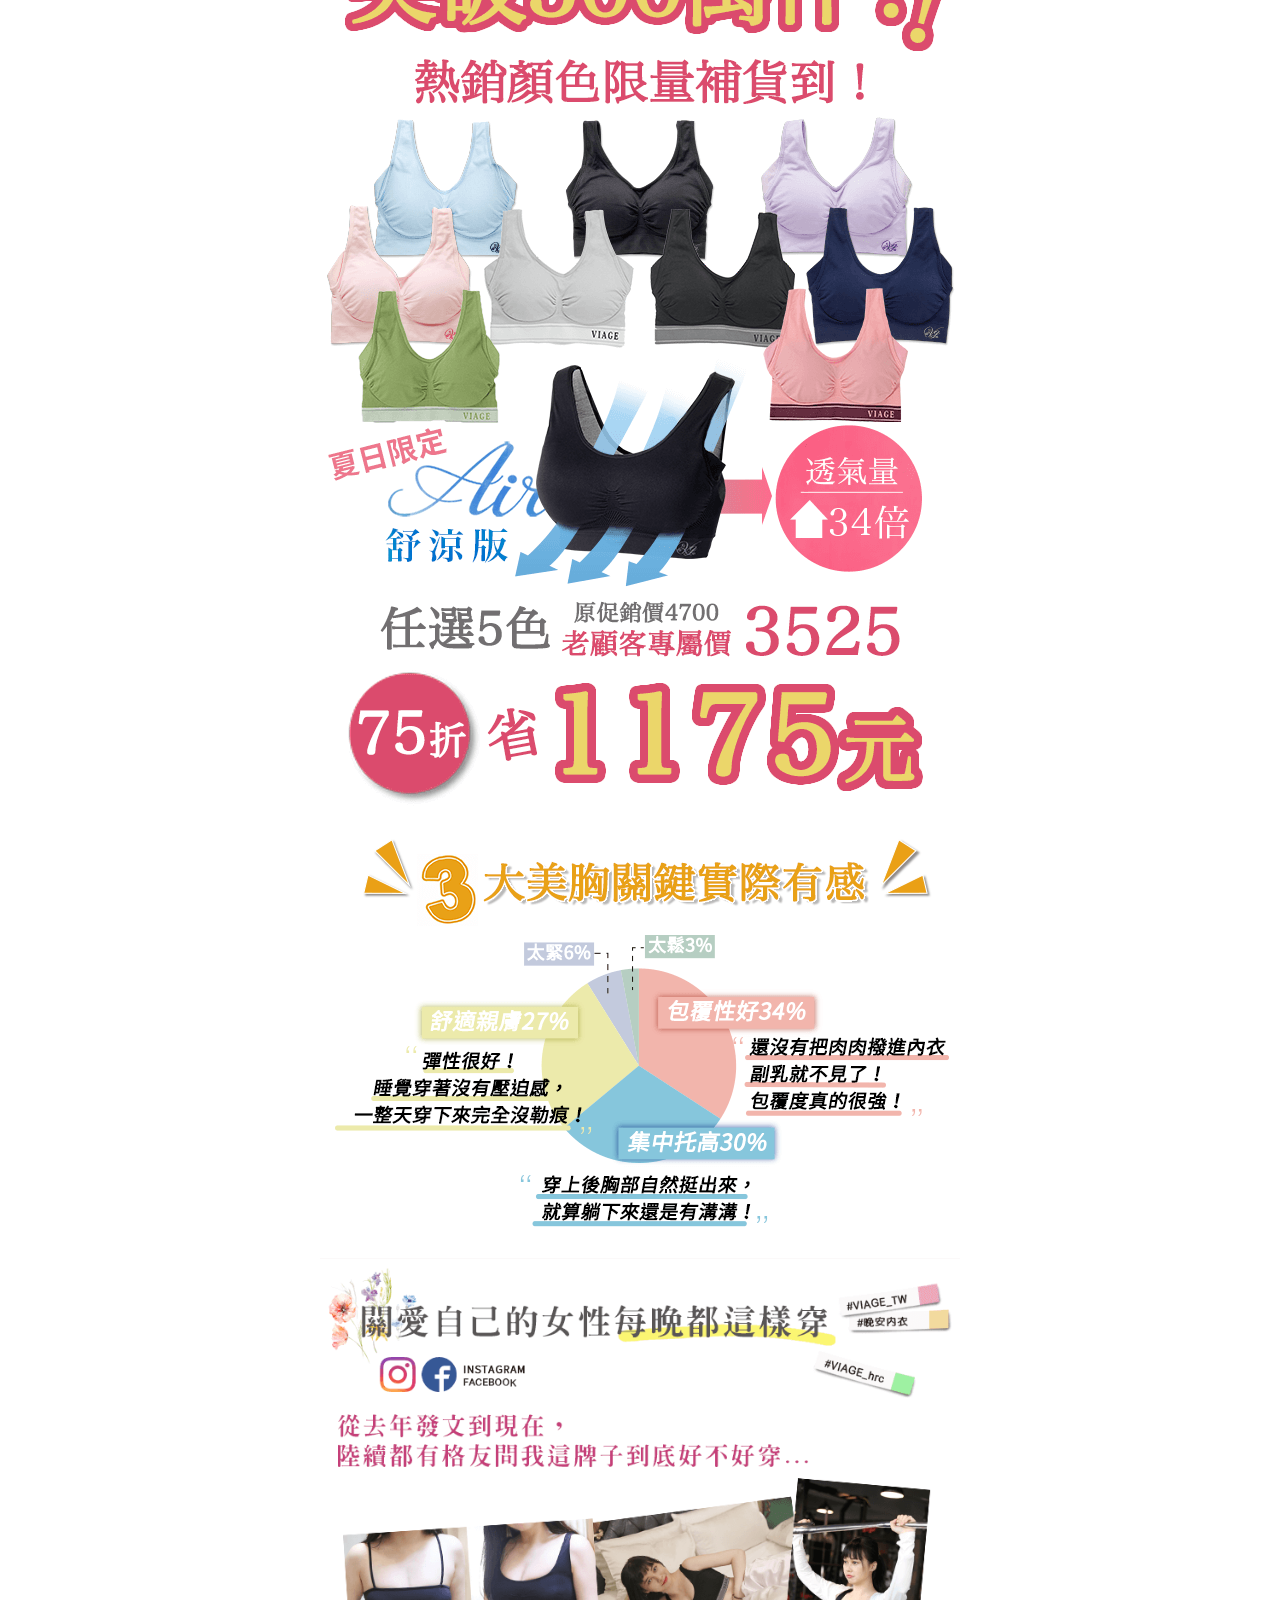
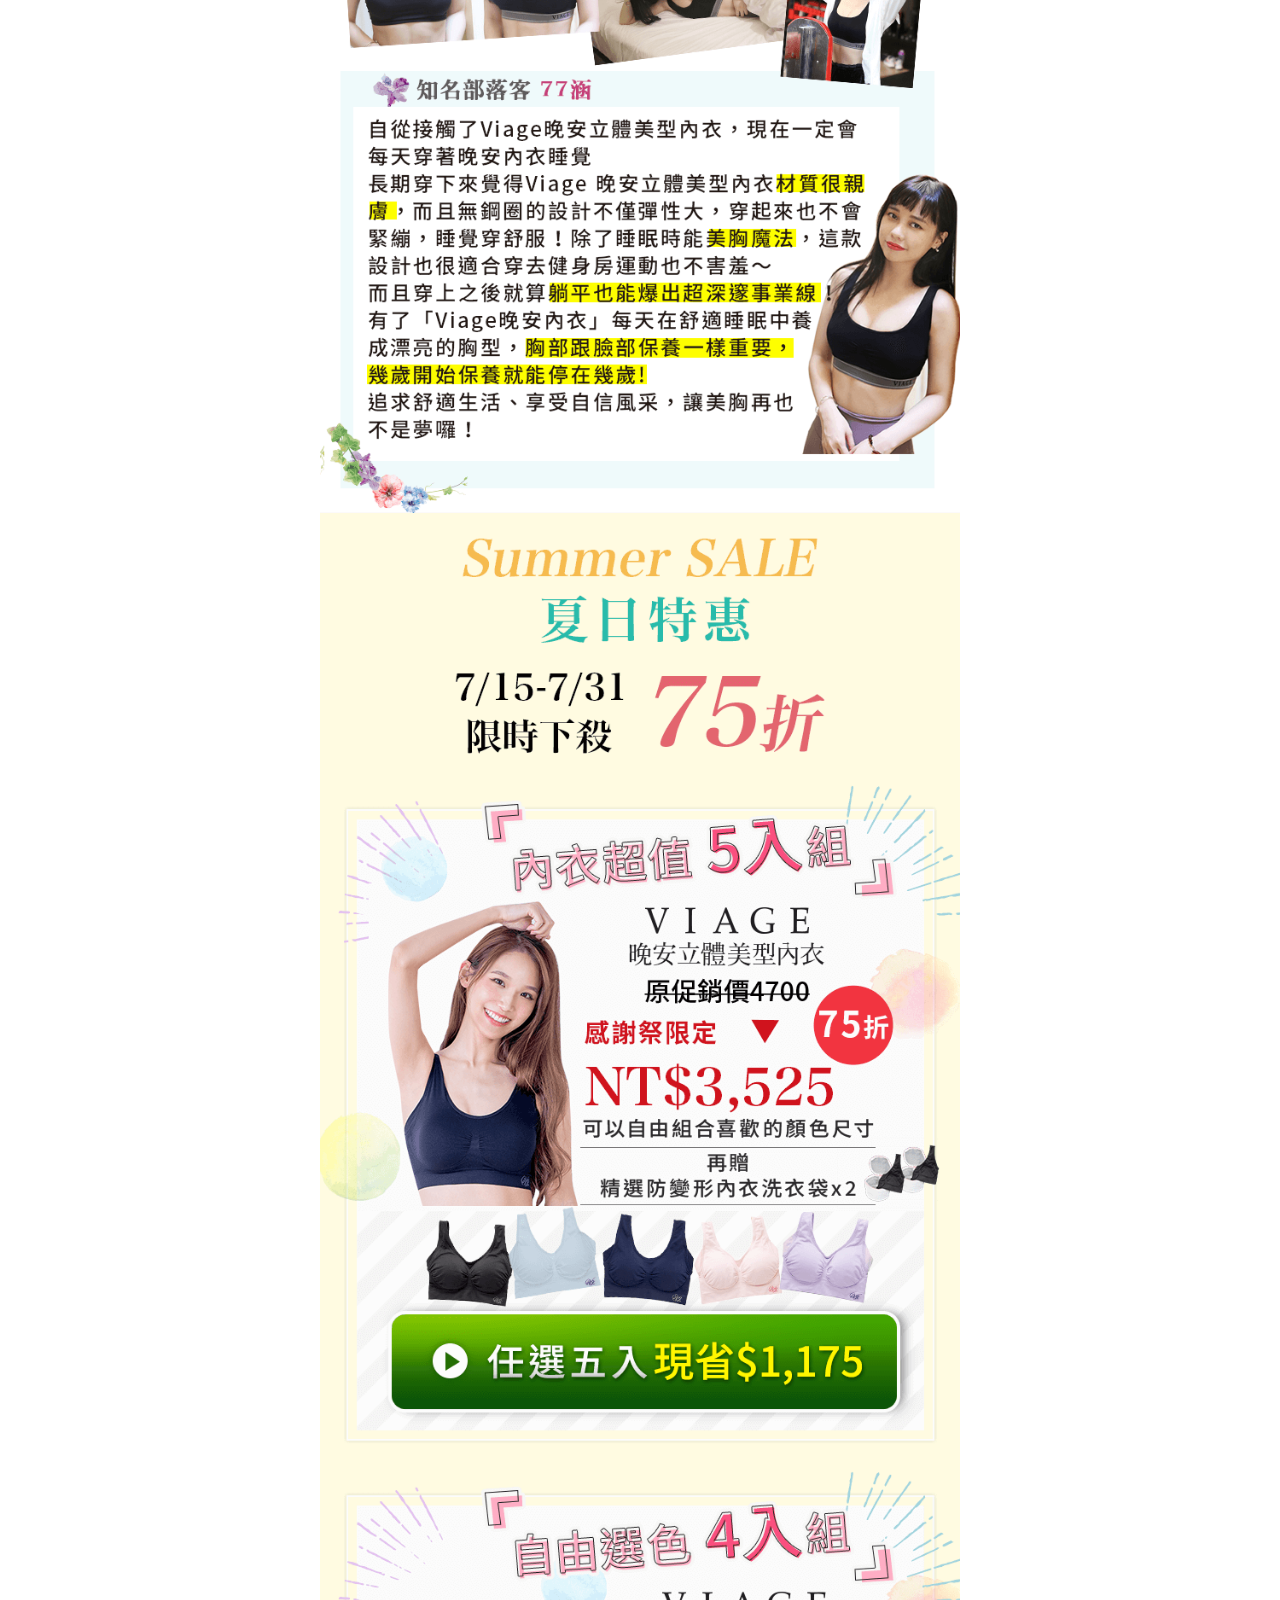
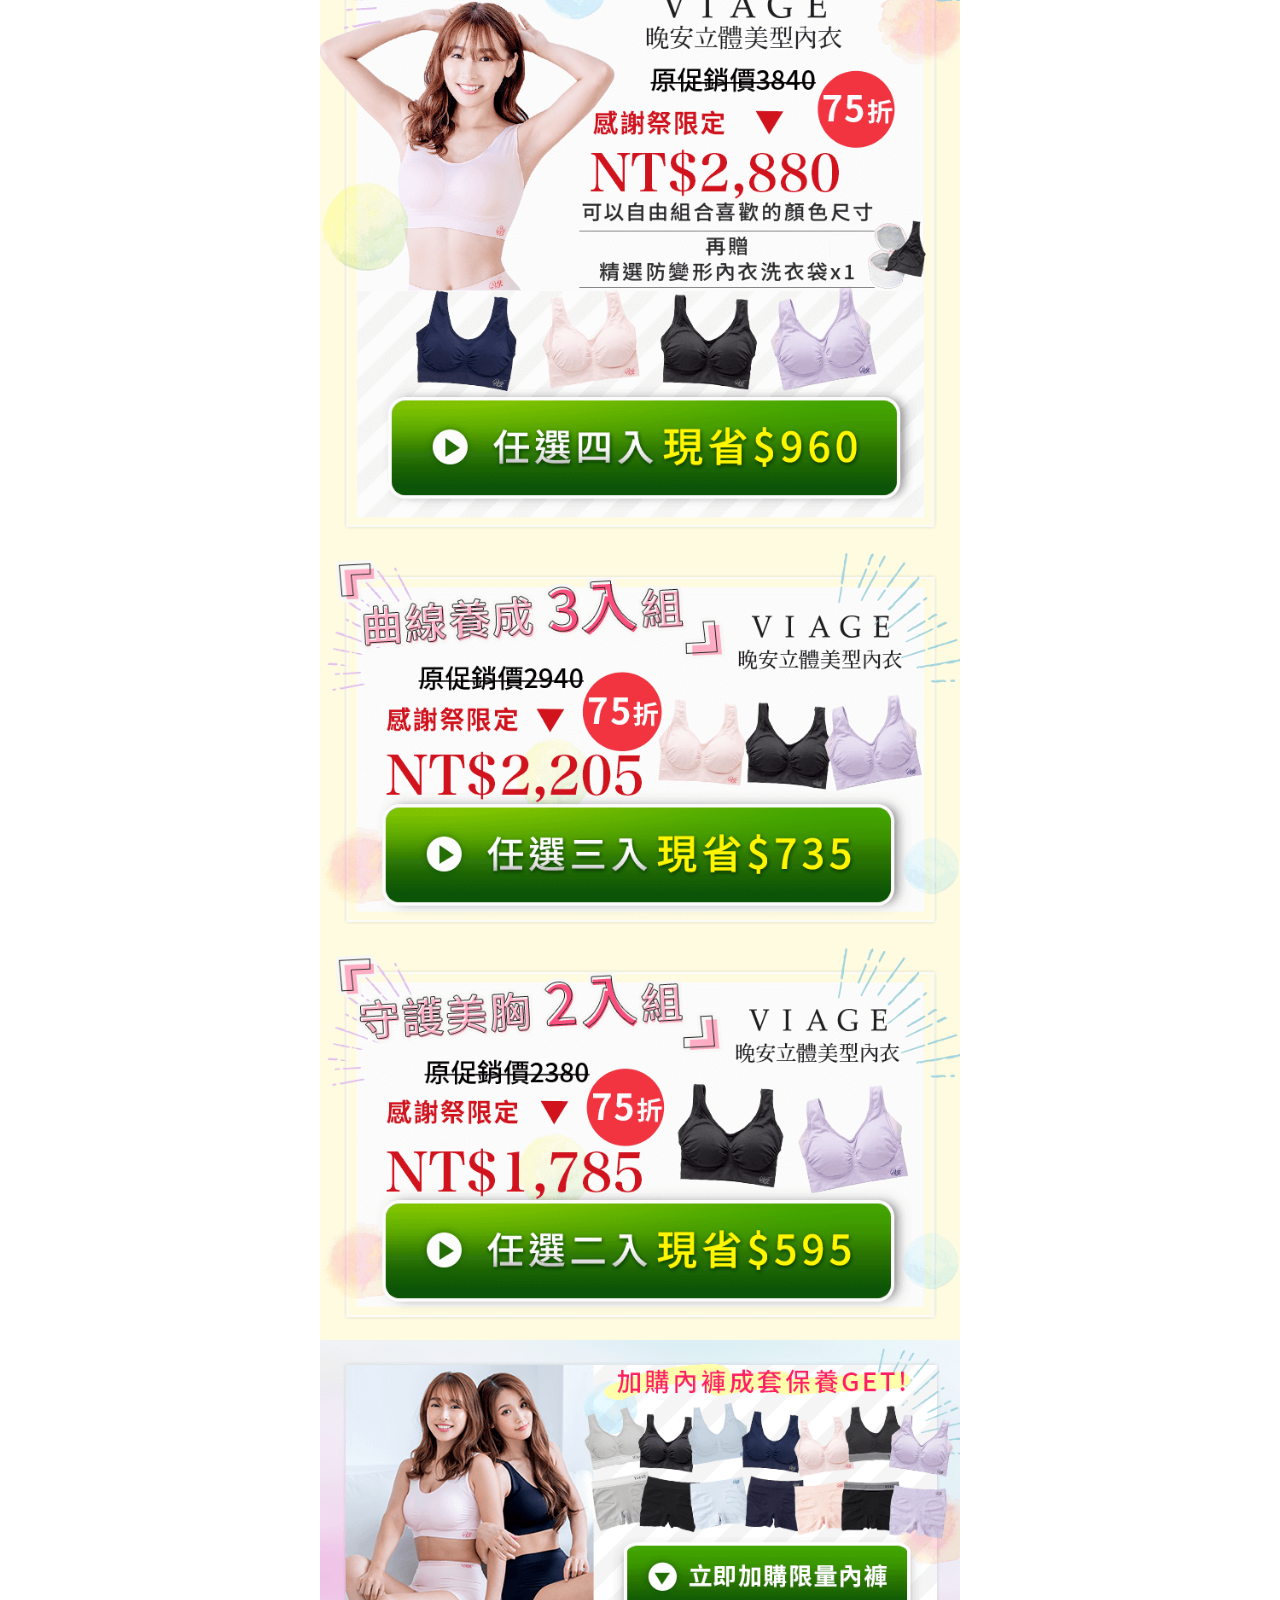
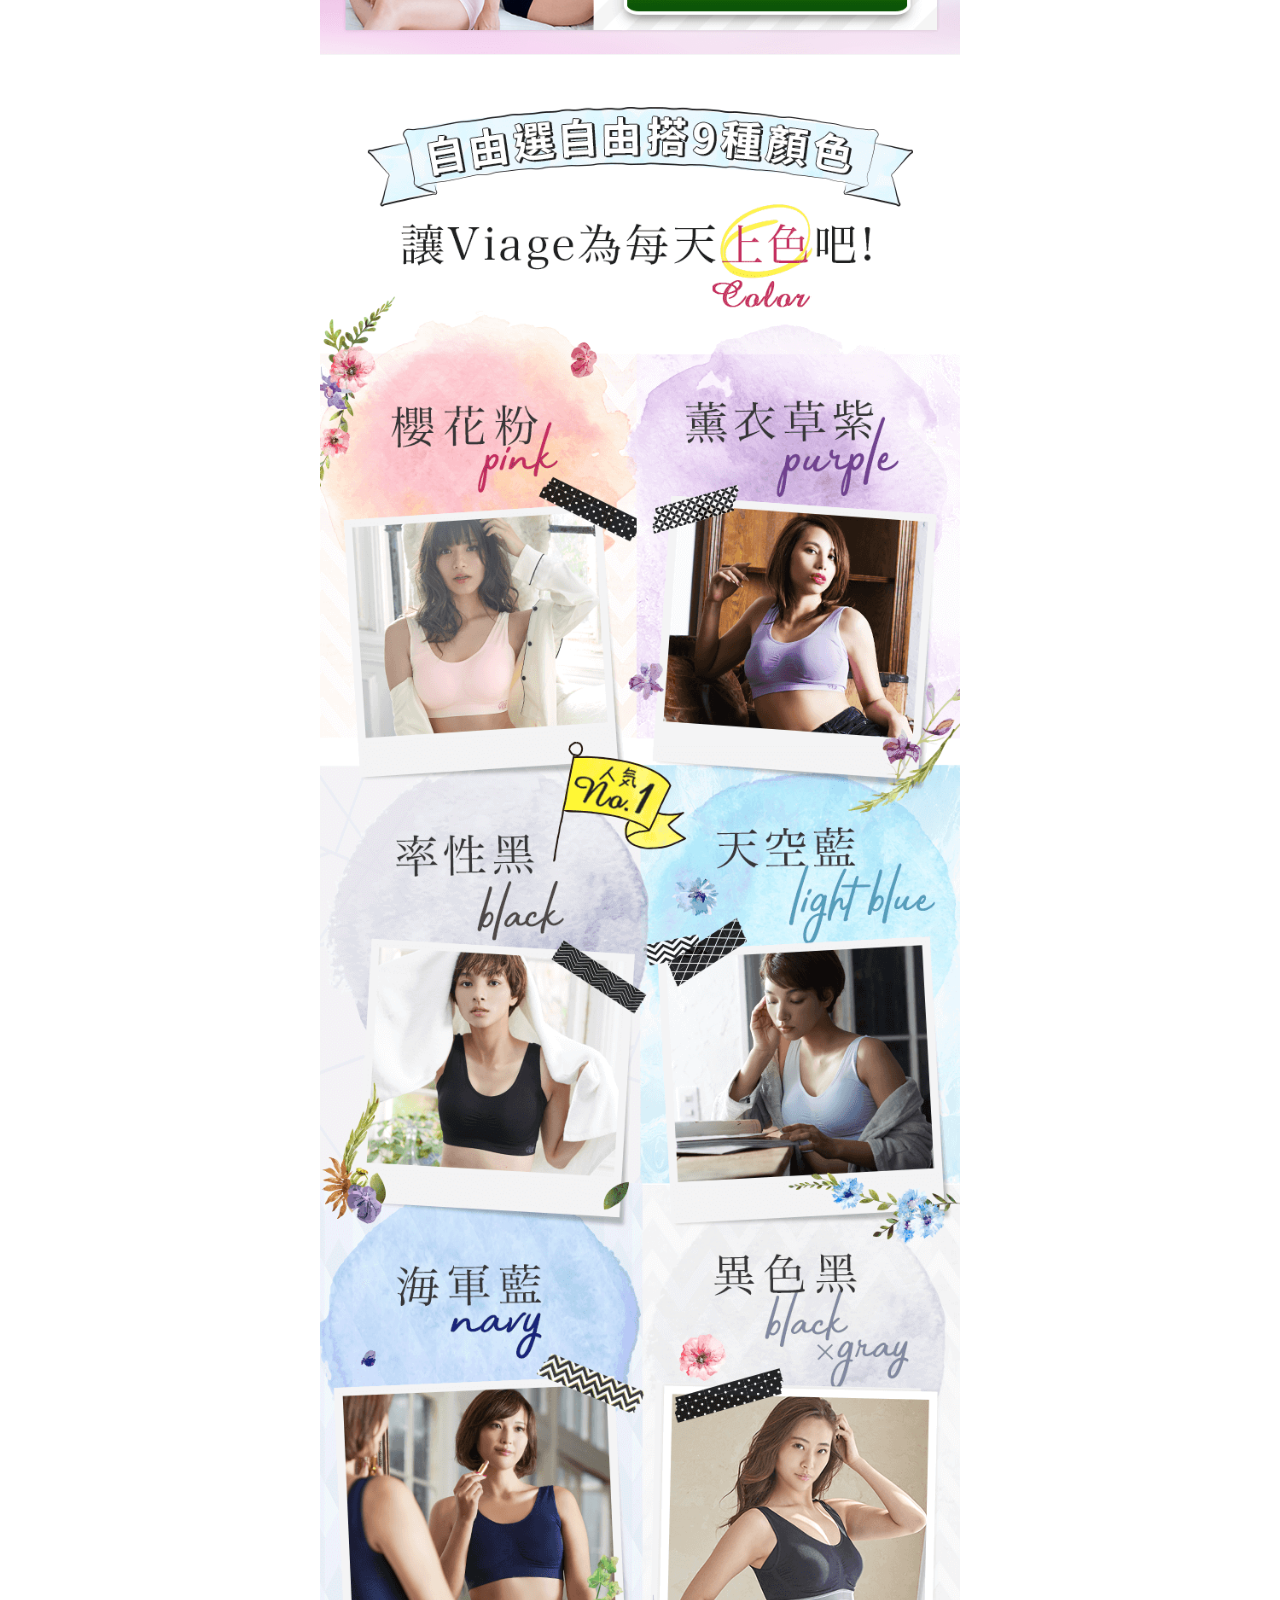
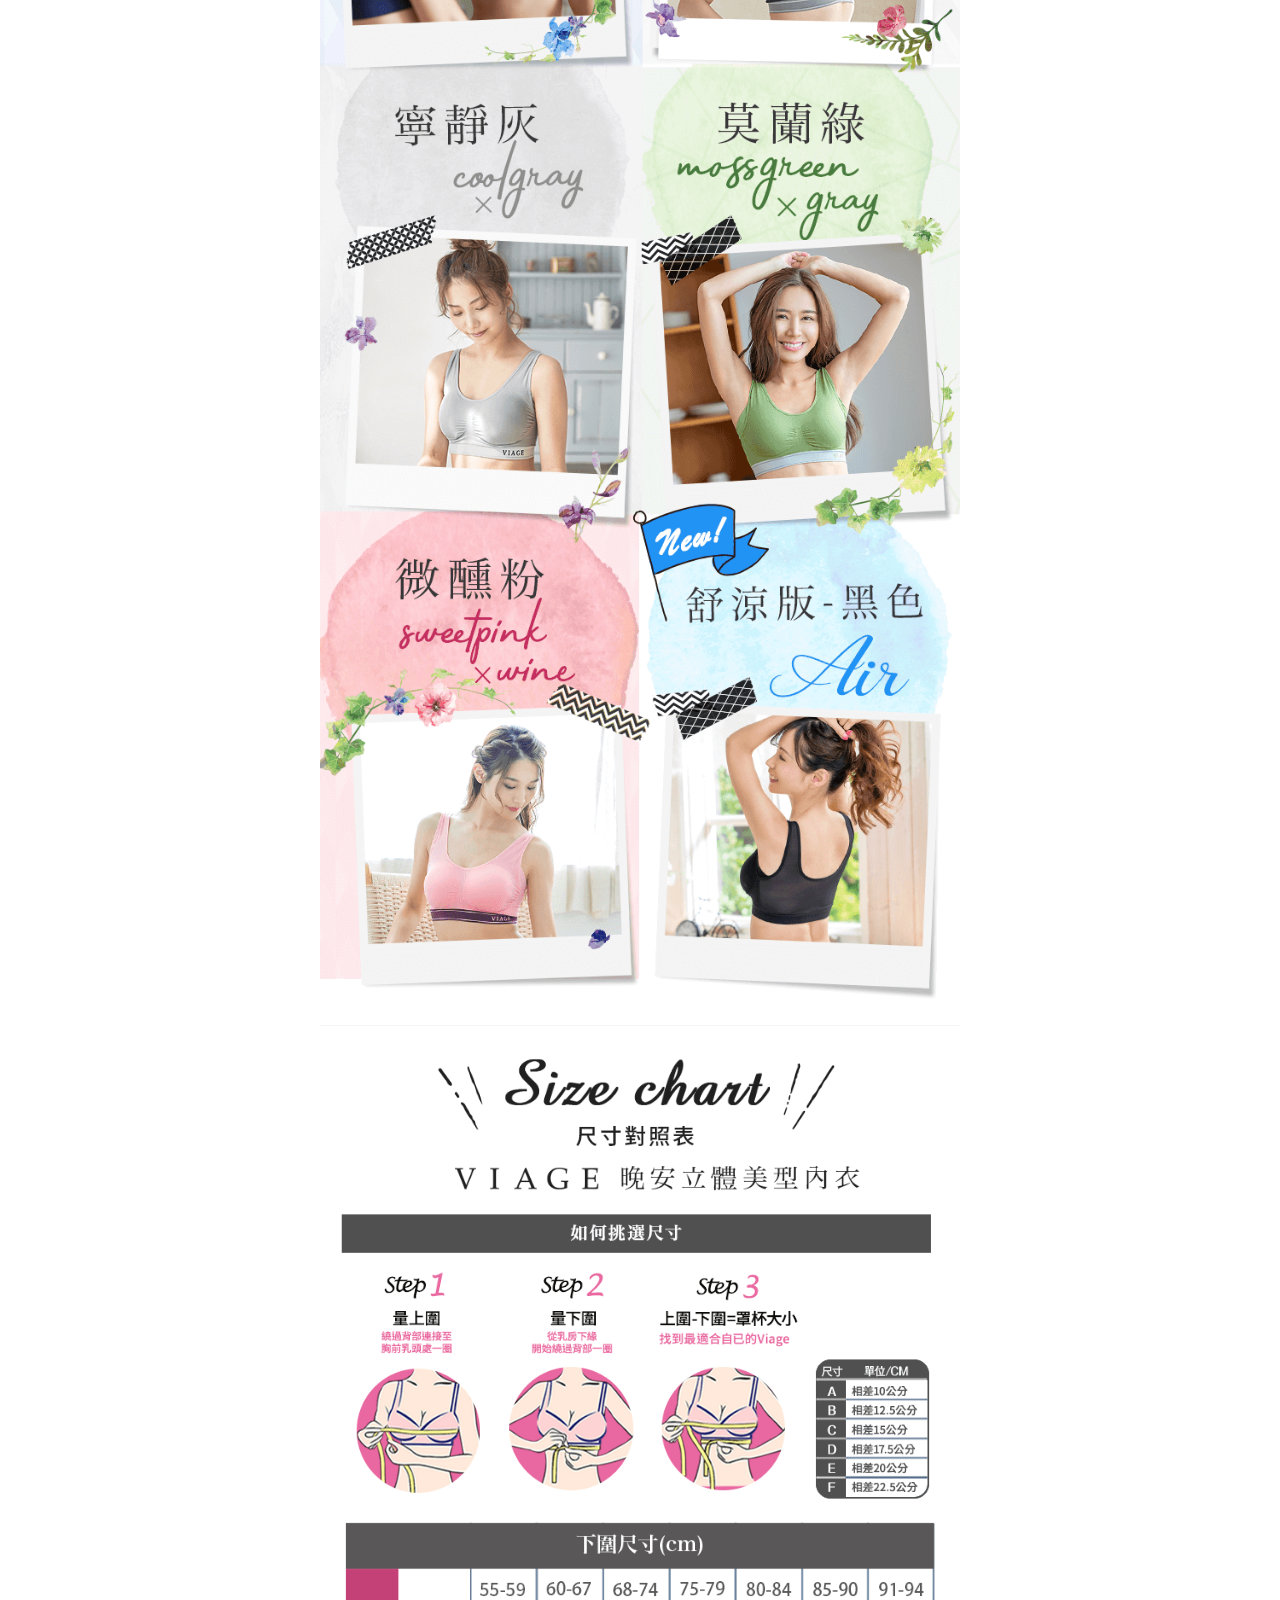
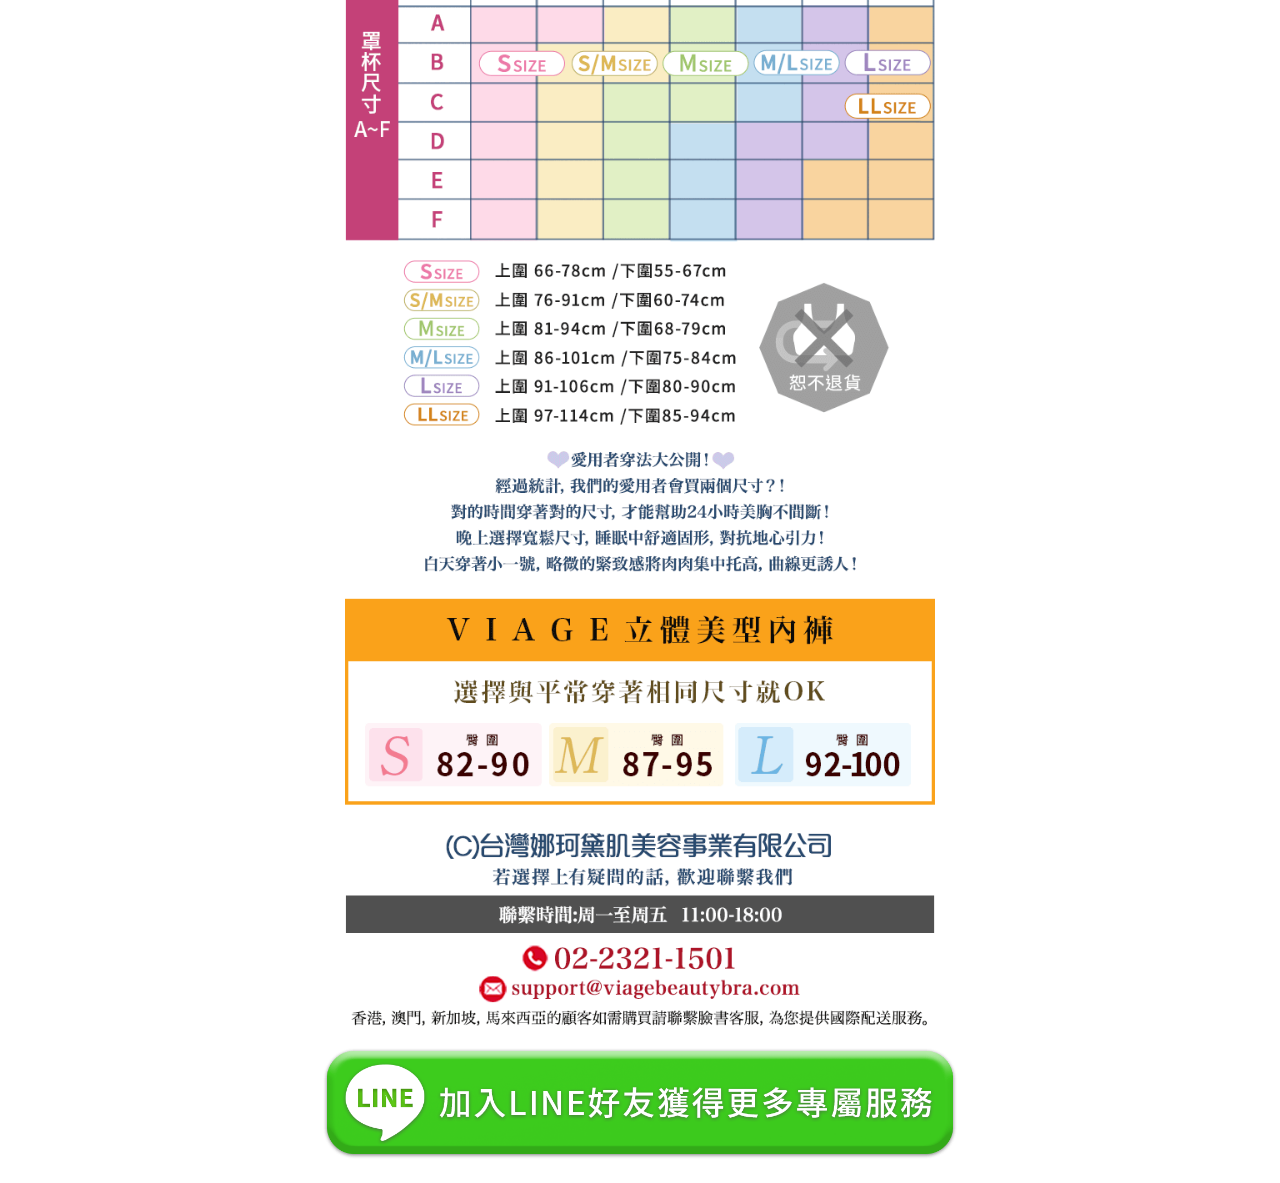
==== commit df537f28: "20210714_summer sale title edite" ====
--- a/index.html
+++ b/index.html
@@ -2,7 +2,7 @@
 <html>
 
 <head>
-    <title>Viage夏日感謝祭85折｜老顧客獨享一件只要$799,輕鬆培養美胸習慣👙</title>
+    <title>Viage夏日SALE 75折｜一件只要705,老顧客獨享超殺折扣一起培養美胸習慣👙</title>
     <link rel="stylesheet" href="css/bootstrap.min.css">
     <meta http-equiv="Content-Type" content="text/html; charset=utf-8">
     <!-- 編集削除禁止※スマホ最適化※編集削除禁止 -->
